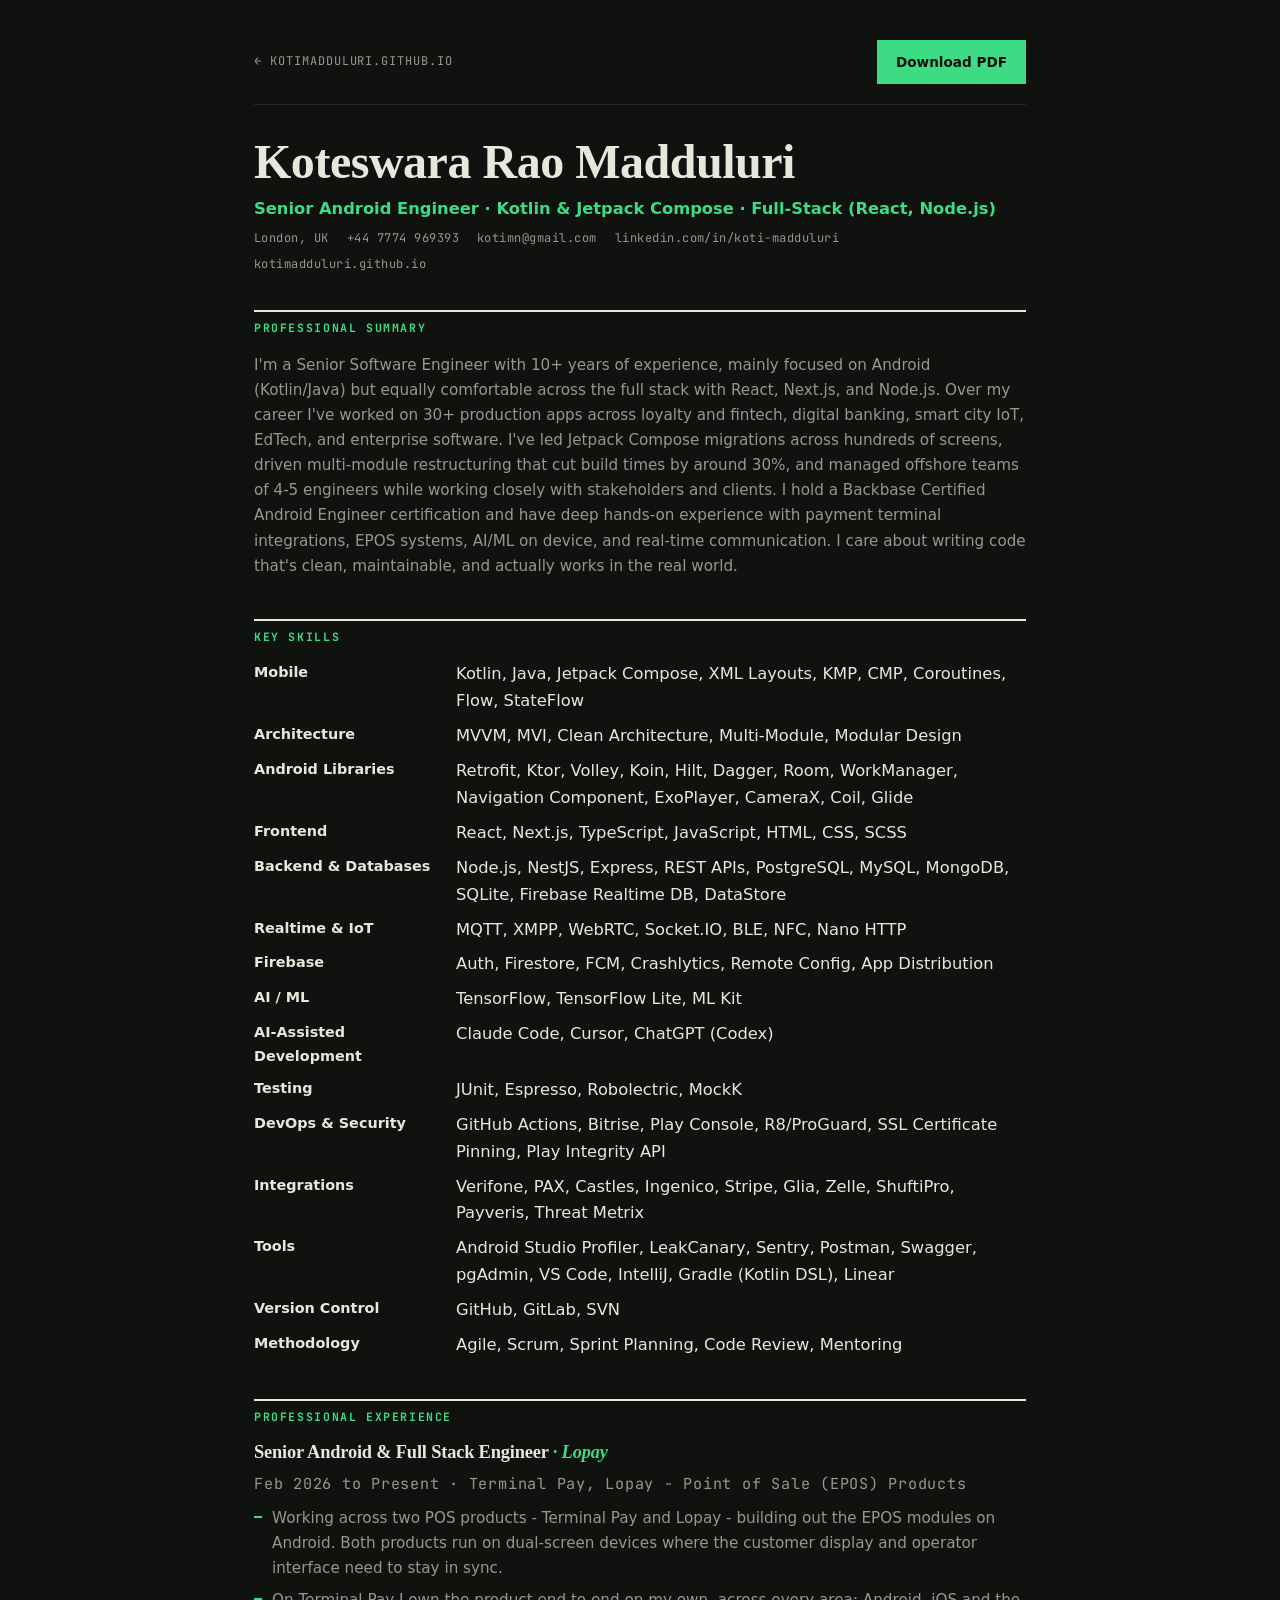
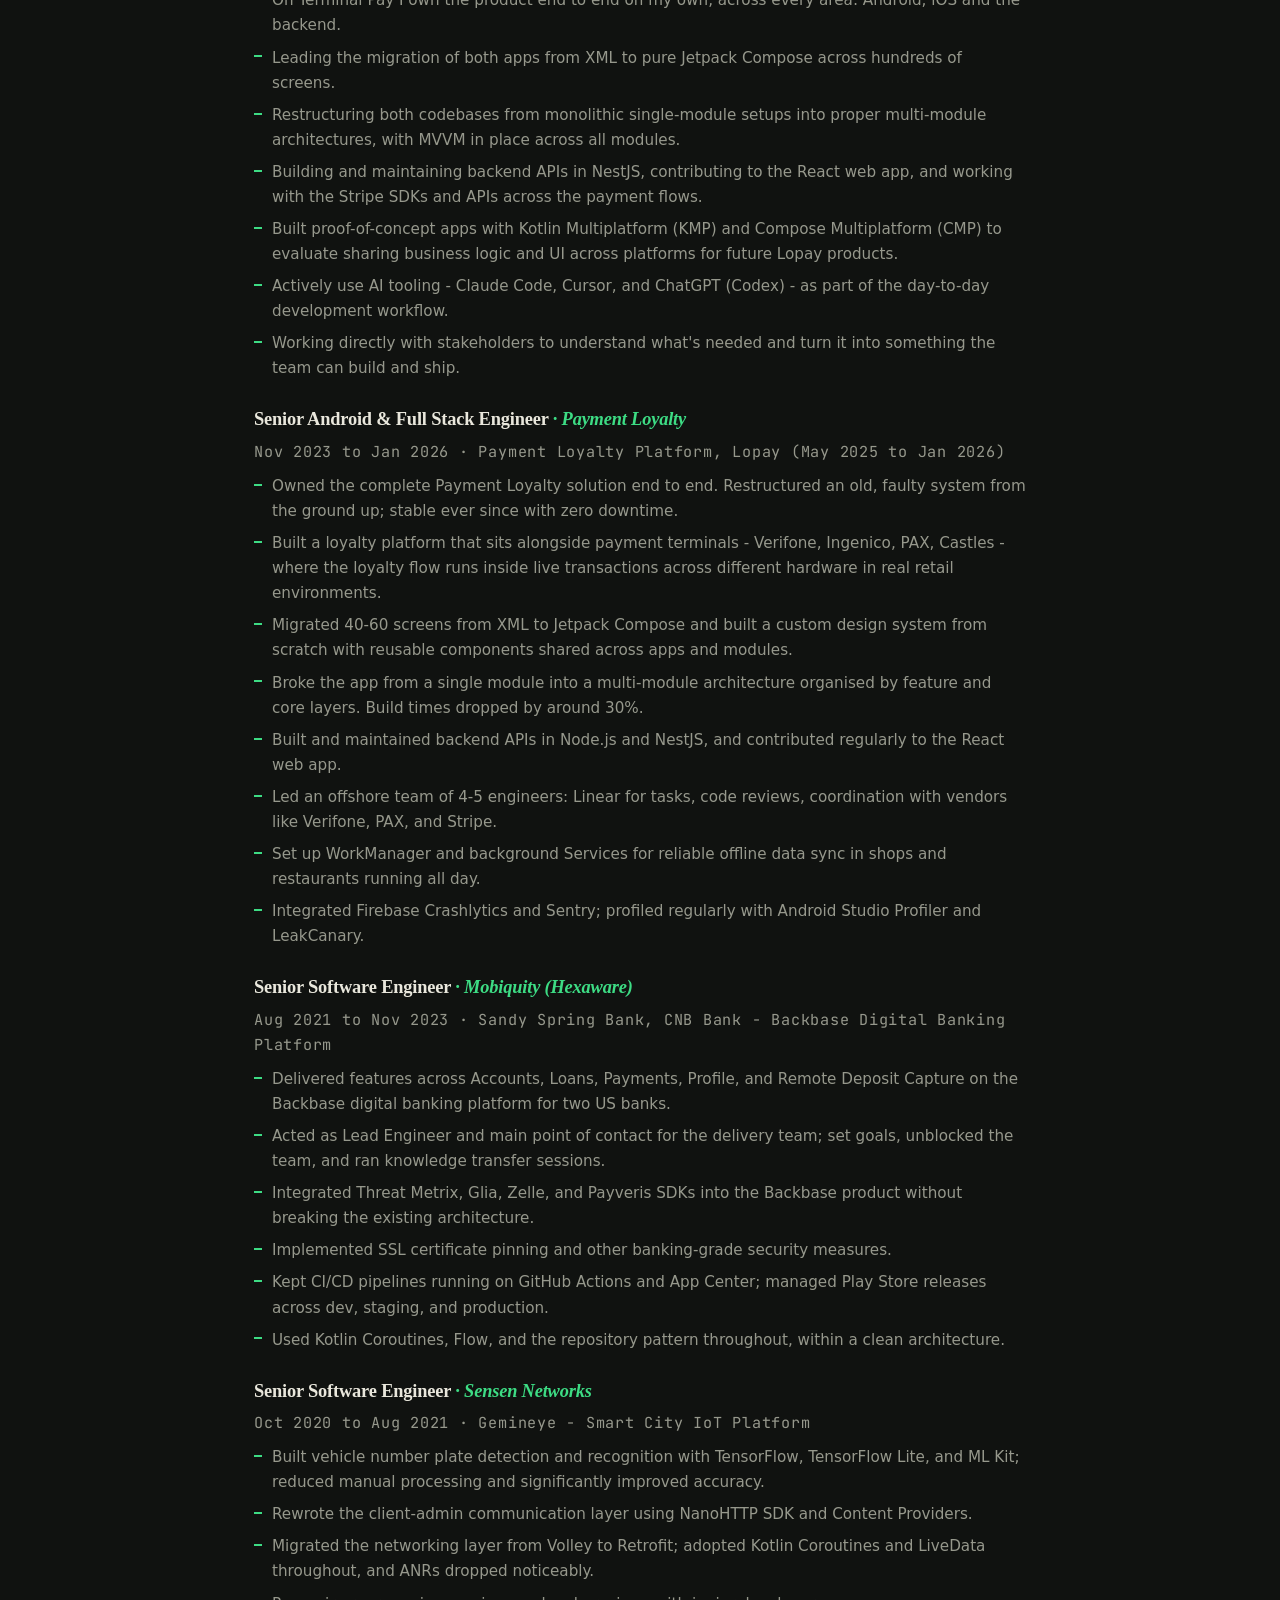
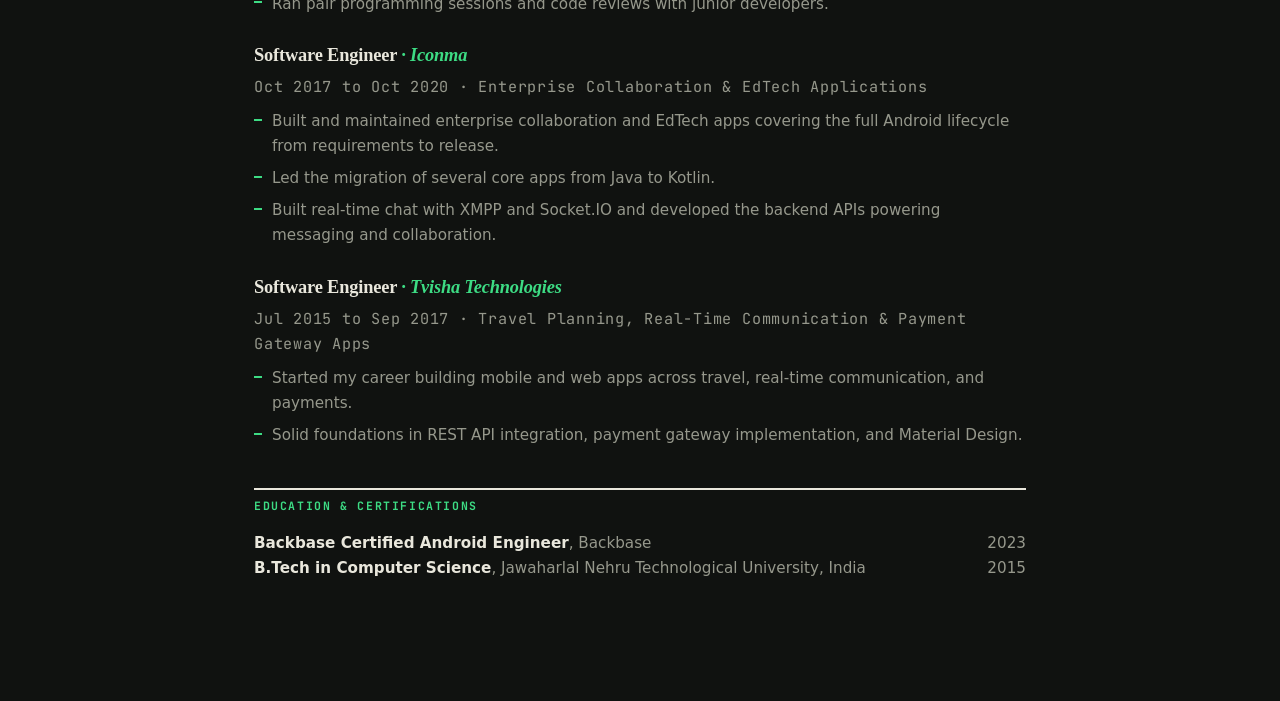
==== cv/index.html @ 050213a4 "Live CV page, sitemap, robots, richer JSON-LD, README refresh" ====
<!DOCTYPE html>
<html lang="en" class="no-js">
<head>
  <meta charset="utf-8" />
  <meta name="viewport" content="width=device-width, initial-scale=1" />
  <title>CV · Koti Madduluri · Senior Android Engineer</title>
  <meta name="description" content="CV of Koteswara Rao 'Koti' Madduluri, Senior Android Engineer. Kotlin, Jetpack Compose, KMP/CMP. Fintech, payments and EPOS. London, UK." />
  <link rel="canonical" href="https://kotimadduluri.github.io/cv/" />
  <meta property="og:type" content="profile" />
  <meta property="og:title" content="CV · Koti Madduluri · Senior Android Engineer" />
  <meta property="og:description" content="Live CV: Kotlin, Jetpack Compose, KMP/CMP. Fintech, payments and EPOS. London, UK." />
  <meta property="og:url" content="https://kotimadduluri.github.io/cv/" />
  <meta property="og:image" content="https://kotimadduluri.github.io/assets/og.png" />
  <link rel="icon" type="image/svg+xml" href="../assets/favicon.svg" />
  <script>
    document.documentElement.classList.remove("no-js");
    (function () {
      var stored = null;
      try { stored = localStorage.getItem("theme"); } catch (e) {}
      var theme = stored || "dark";
      document.documentElement.setAttribute("data-theme", theme);
    })();
  </script>
  <link rel="preconnect" href="https://api.fontshare.com" crossorigin />
  <link href="https://api.fontshare.com/v2/css?f[]=zodiak@700,800&amp;f[]=general-sans@400,500,600&amp;display=swap" rel="stylesheet" />
  <link href="https://fonts.googleapis.com/css2?family=JetBrains+Mono:wght@400;700&amp;display=swap" rel="stylesheet" />
  <link rel="stylesheet" href="../css/style.css" />
  <style>
    .cv-wrap { max-width: 820px; margin: 0 auto; padding: 40px 24px 80px; }
    .cv-bar {
      display: flex;
      justify-content: space-between;
      align-items: center;
      gap: 16px;
      padding-bottom: 20px;
      margin-bottom: 32px;
      border-bottom: 1px solid var(--hairline);
    }
    .cv-bar a:not(.btn) { color: var(--muted); text-decoration: none; font-family: var(--mono); font-size: 0.75rem; letter-spacing: 0.08em; text-transform: uppercase; }
    .cv-bar a:not(.btn):hover { color: var(--green); }
    .cv-bar .btn { font-size: 0.85rem; padding: 10px 18px; }
    .cv-head h1 { font-family: var(--serif); font-size: clamp(2rem, 6vw, 3rem); font-weight: 800; line-height: 1.05; margin-bottom: 8px; }
    .cv-role { color: var(--green); font-weight: 600; margin-bottom: 6px; }
    .cv-contact { font-family: var(--mono); font-size: 0.75rem; letter-spacing: 0.04em; color: var(--muted); display: flex; flex-wrap: wrap; gap: 6px 18px; margin-bottom: 36px; }
    .cv-contact a { color: var(--muted); }
    .cv-contact a:hover { color: var(--green); }
    .cv-section { margin-bottom: 40px; }
    .cv-section > h2 {
      font-family: var(--mono);
      font-size: 0.72rem;
      font-weight: 700;
      letter-spacing: 0.14em;
      text-transform: uppercase;
      color: var(--green);
      border-top: 2px solid var(--rule);
      padding-top: 10px;
      margin-bottom: 18px;
    }
    .cv-section p, .cv-section li { color: var(--muted); font-size: 0.95rem; }
    .cv-skills { display: grid; gap: 8px; margin: 0; }
    .cv-skills div { display: grid; grid-template-columns: 190px 1fr; gap: 12px; }
    .cv-skills dt { font-weight: 600; color: var(--ink); font-size: 0.9rem; }
    .cv-skills dd { margin: 0; }
    .cv-job { margin-bottom: 28px; }
    .cv-job h3 { font-family: var(--serif); font-size: 1.15rem; font-weight: 800; }
    .cv-job h3 span { color: var(--green); font-style: italic; }
    .cv-job-meta { font-family: var(--mono); font-size: 0.72rem; letter-spacing: 0.05em; color: var(--muted); margin-bottom: 10px; }
    .cv-job ul { list-style: none; display: grid; gap: 7px; }
    .cv-job li { padding-left: 18px; position: relative; }
    .cv-job li::before { content: ""; position: absolute; left: 0; top: 0.65em; width: 8px; height: 2px; background: var(--green); }
    .cv-edu li { padding-left: 0; display: flex; justify-content: space-between; gap: 16px; }
    .cv-edu li::before { display: none; }
    .cv-edu strong { color: var(--ink); }
    @media (max-width: 640px) {
      .cv-skills div { grid-template-columns: 1fr; gap: 2px; }
      .cv-edu li { flex-direction: column; gap: 2px; }
    }
    @media print {
      :root, [data-theme="dark"] {
        --paper: #ffffff; --paper-raised: #ffffff; --ink: #191919;
        --muted: #3d3d3d; --hairline: #cccccc; --rule: #191919;
        --green: #1e5c45; --green-strong: #1e5c45; --green-soft: transparent;
      }
      body { background: #ffffff; }
      .cv-bar { display: none; }
      .cv-wrap { padding: 0; max-width: none; }
      .cv-section { break-inside: avoid-page; }
      a { text-decoration: none; }
    }
  </style>
</head>
<body>
<div class="cv-wrap">
  <nav class="cv-bar" aria-label="CV navigation">
    <a href="../">&#8592; kotimadduluri.github.io</a>
    <a class="btn btn-primary" href="../assets/Koti_Madduluri_Senior_Android_Engineer_CV.pdf" download>Download PDF</a>
  </nav>

  <header class="cv-head">
    <h1>Koteswara Rao Madduluri</h1>
    <p class="cv-role">Senior Android Engineer · Kotlin &amp; Jetpack Compose · Full-Stack (React, Node.js)</p>
    <div class="cv-contact">
      <span>London, UK</span>
      <a href="tel:+447774969393">+44 7774 969393</a>
      <a href="mailto:kotimn@gmail.com">kotimn@gmail.com</a>
      <a href="https://linkedin.com/in/koti-madduluri">linkedin.com/in/koti-madduluri</a>
      <a href="https://kotimadduluri.github.io">kotimadduluri.github.io</a>
    </div>
  </header>

  <section class="cv-section">
    <h2>Professional summary</h2>
    <p>I'm a Senior Software Engineer with 10+ years of experience, mainly focused on Android (Kotlin/Java) but equally comfortable across the full stack with React, Next.js, and Node.js. Over my career I've worked on 30+ production apps across loyalty and fintech, digital banking, smart city IoT, EdTech, and enterprise software. I've led Jetpack Compose migrations across hundreds of screens, driven multi-module restructuring that cut build times by around 30%, and managed offshore teams of 4-5 engineers while working closely with stakeholders and clients. I hold a Backbase Certified Android Engineer certification and have deep hands-on experience with payment terminal integrations, EPOS systems, AI/ML on device, and real-time communication. I care about writing code that's clean, maintainable, and actually works in the real world.</p>
  </section>

  <section class="cv-section">
    <h2>Key skills</h2>
    <dl class="cv-skills">
      <div><dt>Mobile</dt><dd>Kotlin, Java, Jetpack Compose, XML Layouts, KMP, CMP, Coroutines, Flow, StateFlow</dd></div>
      <div><dt>Architecture</dt><dd>MVVM, MVI, Clean Architecture, Multi-Module, Modular Design</dd></div>
      <div><dt>Android Libraries</dt><dd>Retrofit, Ktor, Volley, Koin, Hilt, Dagger, Room, WorkManager, Navigation Component, ExoPlayer, CameraX, Coil, Glide</dd></div>
      <div><dt>Frontend</dt><dd>React, Next.js, TypeScript, JavaScript, HTML, CSS, SCSS</dd></div>
      <div><dt>Backend &amp; Databases</dt><dd>Node.js, NestJS, Express, REST APIs, PostgreSQL, MySQL, MongoDB, SQLite, Firebase Realtime DB, DataStore</dd></div>
      <div><dt>Realtime &amp; IoT</dt><dd>MQTT, XMPP, WebRTC, Socket.IO, BLE, NFC, Nano HTTP</dd></div>
      <div><dt>Firebase</dt><dd>Auth, Firestore, FCM, Crashlytics, Remote Config, App Distribution</dd></div>
      <div><dt>AI / ML</dt><dd>TensorFlow, TensorFlow Lite, ML Kit</dd></div>
      <div><dt>AI-Assisted Development</dt><dd>Claude Code, Cursor, ChatGPT (Codex)</dd></div>
      <div><dt>Testing</dt><dd>JUnit, Espresso, Robolectric, MockK</dd></div>
      <div><dt>DevOps &amp; Security</dt><dd>GitHub Actions, Bitrise, Play Console, R8/ProGuard, SSL Certificate Pinning, Play Integrity API</dd></div>
      <div><dt>Integrations</dt><dd>Verifone, PAX, Castles, Ingenico, Stripe, Glia, Zelle, ShuftiPro, Payveris, Threat Metrix</dd></div>
      <div><dt>Tools</dt><dd>Android Studio Profiler, LeakCanary, Sentry, Postman, Swagger, pgAdmin, VS Code, IntelliJ, Gradle (Kotlin DSL), Linear</dd></div>
      <div><dt>Version Control</dt><dd>GitHub, GitLab, SVN</dd></div>
      <div><dt>Methodology</dt><dd>Agile, Scrum, Sprint Planning, Code Review, Mentoring</dd></div>
    </dl>
  </section>

  <section class="cv-section">
    <h2>Professional experience</h2>

    <div class="cv-job">
      <h3>Senior Android &amp; Full Stack Engineer <span>· Lopay</span></h3>
      <p class="cv-job-meta">Feb 2026 to Present · Terminal Pay, Lopay - Point of Sale (EPOS) Products</p>
      <ul>
        <li>Working across two POS products - Terminal Pay and Lopay - building out the EPOS modules on Android. Both products run on dual-screen devices where the customer display and operator interface need to stay in sync.</li>
        <li>On Terminal Pay I own the product end to end on my own, across every area: Android, iOS and the backend.</li>
        <li>Leading the migration of both apps from XML to pure Jetpack Compose across hundreds of screens.</li>
        <li>Restructuring both codebases from monolithic single-module setups into proper multi-module architectures, with MVVM in place across all modules.</li>
        <li>Building and maintaining backend APIs in NestJS, contributing to the React web app, and working with the Stripe SDKs and APIs across the payment flows.</li>
        <li>Built proof-of-concept apps with Kotlin Multiplatform (KMP) and Compose Multiplatform (CMP) to evaluate sharing business logic and UI across platforms for future Lopay products.</li>
        <li>Actively use AI tooling - Claude Code, Cursor, and ChatGPT (Codex) - as part of the day-to-day development workflow.</li>
        <li>Working directly with stakeholders to understand what's needed and turn it into something the team can build and ship.</li>
      </ul>
    </div>

    <div class="cv-job">
      <h3>Senior Android &amp; Full Stack Engineer <span>· Payment Loyalty</span></h3>
      <p class="cv-job-meta">Nov 2023 to Jan 2026 · Payment Loyalty Platform, Lopay (May 2025 to Jan 2026)</p>
      <ul>
        <li>Owned the complete Payment Loyalty solution end to end. Restructured an old, faulty system from the ground up; stable ever since with zero downtime.</li>
        <li>Built a loyalty platform that sits alongside payment terminals - Verifone, Ingenico, PAX, Castles - where the loyalty flow runs inside live transactions across different hardware in real retail environments.</li>
        <li>Migrated 40-60 screens from XML to Jetpack Compose and built a custom design system from scratch with reusable components shared across apps and modules.</li>
        <li>Broke the app from a single module into a multi-module architecture organised by feature and core layers. Build times dropped by around 30%.</li>
        <li>Built and maintained backend APIs in Node.js and NestJS, and contributed regularly to the React web app.</li>
        <li>Led an offshore team of 4-5 engineers: Linear for tasks, code reviews, coordination with vendors like Verifone, PAX, and Stripe.</li>
        <li>Set up WorkManager and background Services for reliable offline data sync in shops and restaurants running all day.</li>
        <li>Integrated Firebase Crashlytics and Sentry; profiled regularly with Android Studio Profiler and LeakCanary.</li>
      </ul>
    </div>

    <div class="cv-job">
      <h3>Senior Software Engineer <span>· Mobiquity (Hexaware)</span></h3>
      <p class="cv-job-meta">Aug 2021 to Nov 2023 · Sandy Spring Bank, CNB Bank - Backbase Digital Banking Platform</p>
      <ul>
        <li>Delivered features across Accounts, Loans, Payments, Profile, and Remote Deposit Capture on the Backbase digital banking platform for two US banks.</li>
        <li>Acted as Lead Engineer and main point of contact for the delivery team; set goals, unblocked the team, and ran knowledge transfer sessions.</li>
        <li>Integrated Threat Metrix, Glia, Zelle, and Payveris SDKs into the Backbase product without breaking the existing architecture.</li>
        <li>Implemented SSL certificate pinning and other banking-grade security measures.</li>
        <li>Kept CI/CD pipelines running on GitHub Actions and App Center; managed Play Store releases across dev, staging, and production.</li>
        <li>Used Kotlin Coroutines, Flow, and the repository pattern throughout, within a clean architecture.</li>
      </ul>
    </div>

    <div class="cv-job">
      <h3>Senior Software Engineer <span>· Sensen Networks</span></h3>
      <p class="cv-job-meta">Oct 2020 to Aug 2021 · Gemineye - Smart City IoT Platform</p>
      <ul>
        <li>Built vehicle number plate detection and recognition with TensorFlow, TensorFlow Lite, and ML Kit; reduced manual processing and significantly improved accuracy.</li>
        <li>Rewrote the client-admin communication layer using NanoHTTP SDK and Content Providers.</li>
        <li>Migrated the networking layer from Volley to Retrofit; adopted Kotlin Coroutines and LiveData throughout, and ANRs dropped noticeably.</li>
        <li>Ran pair programming sessions and code reviews with junior developers.</li>
      </ul>
    </div>

    <div class="cv-job">
      <h3>Software Engineer <span>· Iconma</span></h3>
      <p class="cv-job-meta">Oct 2017 to Oct 2020 · Enterprise Collaboration &amp; EdTech Applications</p>
      <ul>
        <li>Built and maintained enterprise collaboration and EdTech apps covering the full Android lifecycle from requirements to release.</li>
        <li>Led the migration of several core apps from Java to Kotlin.</li>
        <li>Built real-time chat with XMPP and Socket.IO and developed the backend APIs powering messaging and collaboration.</li>
      </ul>
    </div>

    <div class="cv-job">
      <h3>Software Engineer <span>· Tvisha Technologies</span></h3>
      <p class="cv-job-meta">Jul 2015 to Sep 2017 · Travel Planning, Real-Time Communication &amp; Payment Gateway Apps</p>
      <ul>
        <li>Started my career building mobile and web apps across travel, real-time communication, and payments.</li>
        <li>Solid foundations in REST API integration, payment gateway implementation, and Material Design.</li>
      </ul>
    </div>
  </section>

  <section class="cv-section">
    <h2>Education &amp; certifications</h2>
    <ul class="cv-edu cv-job">
      <li><span><strong>Backbase Certified Android Engineer</strong>, Backbase</span><span>2023</span></li>
      <li><span><strong>B.Tech in Computer Science</strong>, Jawaharlal Nehru Technological University, India</span><span>2015</span></li>
    </ul>
  </section>
</div>
</body>
</html>
---- css/style.css ----
/* ==========================================================================
   Koti Madduluri — portfolio
   Art direction: THE LEDGER. Warm paper, ink, hairline rules, ledger-green
   stamp accent, tabular mono numerals. Zodiak (display serif) + General Sans
   (body) + JetBrains Mono (data). Sharp corners (print). Motion: choreographed
   entrances, scroll-driven progress, 150-200ms controls.
   Light is the identity; dark is the ink negative.
   ========================================================================== */

:root {
  --paper: #101210;
  --paper-raised: #171a16;
  --ink: #e9e7dc;
  --muted: #96988c;
  --hairline: #262b26;
  --rule: #e9e7dc;
  --green: #3ddc84;
  --green-strong: #66e6a2;
  --green-soft: rgba(61, 220, 132, 0.10);
  --shadow: 0 1px 2px rgba(0, 0, 0, 0.5), 0 12px 28px rgba(0, 0, 0, 0.4);

  --serif: "Zodiak", Georgia, "Times New Roman", serif;
  --sans: "General Sans", system-ui, -apple-system, "Segoe UI", sans-serif;
  --mono: "JetBrains Mono", ui-monospace, SFMono-Regular, Menlo, monospace;

  --container: 1140px;
}

[data-theme="light"] {
  --paper: #f5f4ef;
  --paper-raised: #fbfaf6;
  --ink: #1b1a17;
  --muted: #6b6960;
  --hairline: #dbd8cd;
  --rule: #1b1a17;
  --green: #1e5c45;
  --green-strong: #174937;
  --green-soft: rgba(30, 92, 69, 0.08);
  --shadow: 0 1px 2px rgba(27, 26, 23, 0.06), 0 12px 28px rgba(27, 26, 23, 0.07);
}

/* ---------- base ---------- */

*, *::before, *::after { box-sizing: border-box; }

html {
  scroll-behavior: smooth;
  scroll-padding-top: 88px;
}

body {
  margin: 0;
  font-family: var(--sans);
  font-size: 1.02rem;
  line-height: 1.65;
  color: var(--ink);
  background: var(--paper);
  -webkit-font-smoothing: antialiased;
  overflow-x: clip;
}

h1, h2, h3 {
  font-family: var(--serif);
  font-weight: 700;
  letter-spacing: -0.01em;
  line-height: 1.1;
  margin: 0 0 0.5em;
}
p { margin: 0 0 1em; }
ul, ol { margin: 0; padding: 0; }
a { color: var(--ink); text-decoration: none; }
button { font: inherit; color: inherit; }

::selection { background: var(--green); color: var(--paper); }

:focus-visible {
  outline: 2px solid var(--green);
  outline-offset: 2px;
}

.container {
  max-width: var(--container);
  margin: 0 auto;
  padding: 0 24px;
}

.skip-link {
  position: absolute;
  left: -9999px;
  top: 0;
  z-index: 100;
  background: var(--green);
  color: var(--paper);
  padding: 10px 18px;
  font-size: 0.85rem;
}
.skip-link:focus { left: 0; }

.ic {
  width: 16px;
  height: 16px;
  fill: none;
  stroke: currentColor;
  stroke-width: 2;
  stroke-linecap: round;
  stroke-linejoin: round;
  flex-shrink: 0;
}
.icon-fill { fill: currentColor; stroke: none; }

/* ---------- scroll progress ---------- */

.scroll-progress {
  position: fixed;
  top: 0;
  left: 0;
  right: 0;
  height: 3px;
  background: var(--green);
  transform-origin: 0 50%;
  transform: scaleX(0);
  z-index: 60;
  pointer-events: none;
}
@supports (animation-timeline: scroll()) {
  .scroll-progress {
    animation: progress-grow linear both;
    animation-timeline: scroll(root);
  }
  @keyframes progress-grow {
    from { transform: scaleX(0); }
    to { transform: scaleX(1); }
  }
}

/* ---------- header ---------- */

.site-header {
  position: sticky;
  top: 0;
  z-index: 50;
  height: 64px;
  background: color-mix(in srgb, var(--paper) 90%, transparent);
  -webkit-backdrop-filter: blur(10px);
  backdrop-filter: blur(10px);
  border-bottom: 1px solid var(--hairline);
}

.nav {
  display: flex;
  align-items: center;
  height: 64px;
  gap: 24px;
}

.brand {
  font-family: var(--serif);
  font-weight: 800;
  font-size: 1.25rem;
  margin-right: auto;
}
.brand-dot { color: var(--green); }

.nav-menu {
  display: flex;
  align-items: center;
  gap: 2px;
  list-style: none;
}
.nav-menu a {
  display: block;
  padding: 6px 12px;
  font-size: 0.92rem;
  font-weight: 500;
  color: var(--muted);
  transition: color 0.15s ease;
}
.nav-menu a:hover { color: var(--ink); }
.nav-menu a[aria-current] {
  color: var(--ink);
  text-decoration: underline;
  text-decoration-color: var(--green);
  text-decoration-thickness: 2px;
  text-underline-offset: 6px;
}

.theme-toggle {
  display: grid;
  place-items: center;
  width: 34px;
  height: 34px;
  border: 1px solid var(--hairline);
  background: transparent;
  color: var(--muted);
  cursor: pointer;
  transition: color 0.15s ease, border-color 0.15s ease;
}
.theme-toggle:hover { color: var(--ink); border-color: var(--rule); }
[data-theme="dark"] .icon-moon { display: none; }
[data-theme="light"] .icon-sun { display: none; }

.nav-toggle {
  display: none;
  flex-direction: column;
  justify-content: center;
  gap: 5px;
  width: 34px;
  height: 34px;
  padding: 8px;
  border: 1px solid var(--hairline);
  background: transparent;
  cursor: pointer;
}
.nav-toggle span {
  display: block;
  height: 1.5px;
  width: 100%;
  background: var(--ink);
  transition: transform 0.18s ease;
}
.nav-toggle[aria-expanded="true"] span:first-child { transform: translateY(3.25px) rotate(45deg); }
.nav-toggle[aria-expanded="true"] span:last-child { transform: translateY(-3.25px) rotate(-45deg); }

/* ---------- buttons ---------- */

.btn {
  display: inline-flex;
  align-items: center;
  justify-content: center;
  gap: 8px;
  padding: 12px 22px;
  font-size: 0.92rem;
  font-weight: 600;
  border: 1px solid transparent;
  cursor: pointer;
  transition: background 0.15s ease, border-color 0.15s ease, color 0.15s ease, transform 0.1s ease;
}
.btn { transform: translate(var(--mx, 0px), var(--my, 0px)); }
.btn:active { transform: translate(var(--mx, 0px), var(--my, 0px)) scale(0.97); }
.btn .ic { transition: transform 0.15s ease; }

.btn-primary {
  background: var(--green);
  color: var(--paper);
}
.btn-primary:hover { background: var(--green-strong); }
.btn-primary:hover .ic { transform: translateX(3px); }

.btn-secondary {
  border-color: var(--rule);
  color: var(--ink);
  background: transparent;
}
.btn-secondary:hover { background: var(--ink); color: var(--paper); }
.btn-secondary:hover .ic { transform: translateY(2px); }

/* ---------- masthead ---------- */

.masthead {
  position: relative;
  padding-top: clamp(40px, 6vh, 64px);
  border-bottom: 1px solid var(--hairline);
  background: radial-gradient(720px 400px at 78% 4%, var(--green-soft), transparent 70%);
  overflow: hidden;
}
.masthead .container, .masthead .integrations { position: relative; z-index: 1; }
.dot-grid {
  position: absolute;
  inset: 0;
  z-index: 0;
  pointer-events: none;
  opacity: 0.85;
}

.mast-meta {
  display: flex;
  gap: 32px;
  padding: 12px 0;
  border-top: 2px solid var(--rule);
  border-bottom: 1px solid var(--hairline);
  font-family: var(--mono);
  font-size: 0.75rem;
  letter-spacing: 0.06em;
  text-transform: uppercase;
  color: var(--muted);
  margin-bottom: clamp(32px, 5vh, 56px);
}
.mast-meta-right { margin-left: auto; color: var(--green); }

.name-wrap { position: relative; }

.mast-name {
  position: relative;
  z-index: 1;
  font-size: clamp(3.4rem, 12vw, 9.5rem);
  font-weight: 800;
  line-height: 0.98;
  letter-spacing: -0.02em;
  margin-bottom: clamp(28px, 5vh, 48px);
}

/* skills set as banknote-style security microprint behind the name;
   the cursor works like a UV lamp and reveals it in green */
.microprint {
  position: absolute;
  inset: -14px 0;
  z-index: 0;
  overflow: hidden;
  pointer-events: none;
  user-select: none;
  font-family: var(--mono);
  font-size: 11px;
  line-height: 2;
  letter-spacing: 0.22em;
  text-transform: uppercase;
  white-space: nowrap;
  color: var(--ink);
  opacity: 0.06;
}
.microprint-glow {
  color: var(--green-strong);
  opacity: 0.9;
  -webkit-mask-image: radial-gradient(190px circle at var(--ux, -999px) var(--uy, -999px), #000 0%, transparent 100%);
  mask-image: radial-gradient(190px circle at var(--ux, -999px) var(--uy, -999px), #000 0%, transparent 100%);
}
[data-theme="light"] .microprint-glow { color: var(--green); }

.h-line {
  display: block;
  overflow: hidden;
  padding-bottom: 0.08em;
  margin-bottom: -0.08em;
}
.h-line-inner {
  display: inline-block;
  transform: translateY(112%);
  transition: transform 0.75s cubic-bezier(0.16, 1, 0.3, 1);
  transition-delay: var(--hd, 0ms);
}
html.is-loaded .h-line-inner { transform: none; }
html.no-js .h-line-inner { transform: none; }

.mast-foot {
  display: grid;
  grid-template-columns: 1.3fr 1fr;
  gap: 32px;
  align-items: end;
  margin-bottom: clamp(36px, 6vh, 64px);
}
.mast-foot > * { min-width: 0; }

.mast-thesis {
  font-size: clamp(1.15rem, 1.9vw, 1.45rem);
  line-height: 1.5;
  color: var(--muted);
  max-width: 32rem;
  margin: 0;
}

.u-draw {
  font-style: italic;
  font-family: var(--serif);
  font-weight: 700;
  color: var(--ink);
  position: relative;
  padding-bottom: 2px;
}
.u-draw::after {
  content: "";
  position: absolute;
  left: 0;
  right: 0;
  bottom: 0;
  height: 2px;
  background: var(--green);
  transform: scaleX(0);
  transform-origin: left;
  transition: transform 0.5s cubic-bezier(0.16, 1, 0.3, 1) 0.9s;
}
html.is-loaded .u-draw::after { transform: scaleX(1); }
html.no-js .u-draw::after { transform: scaleX(1); }

.mast-actions {
  display: flex;
  flex-wrap: wrap;
  gap: 12px;
  justify-content: flex-end;
}

/* fact strip: ruled ledger cells */
.fact-strip {
  list-style: none;
  display: grid;
  grid-template-columns: repeat(4, 1fr);
  border-top: 2px solid var(--rule);
  border-bottom: 1px solid var(--hairline);
  margin-bottom: 0;
}
.fact-strip li {
  padding: 18px 16px 16px;
  border-right: 1px solid var(--hairline);
  display: flex;
  flex-direction: column;
  gap: 2px;
}
.fact-strip li:last-child { border-right: none; }
.fact-num {
  font-family: var(--mono);
  font-weight: 700;
  font-size: clamp(1.5rem, 2.6vw, 2.1rem);
  color: var(--green);
  font-variant-numeric: tabular-nums;
  line-height: 1.1;
}
.fact-label {
  font-family: var(--mono);
  font-size: 0.7rem;
  letter-spacing: 0.04em;
  text-transform: uppercase;
  color: var(--muted);
}

/* ---------- integrations marquee ---------- */

.integrations { padding: 24px 0 28px; }
.integrations-label {
  font-family: var(--mono);
  font-size: 0.7rem;
  letter-spacing: 0.06em;
  text-transform: uppercase;
  color: var(--muted);
  margin: 0 auto 14px;
}
.marquee {
  overflow: hidden;
  -webkit-mask-image: linear-gradient(90deg, transparent, #000 8%, #000 92%, transparent);
  mask-image: linear-gradient(90deg, transparent, #000 8%, #000 92%, transparent);
}
.marquee-track {
  list-style: none;
  display: flex;
  gap: 64px;
  width: max-content;
  padding-right: 64px;
  animation: marquee 36s linear infinite;
}
.marquee:hover .marquee-track { animation-play-state: paused; }
.marquee-track li {
  font-family: var(--serif);
  font-size: 1.2rem;
  font-weight: 700;
  color: var(--muted);
  white-space: nowrap;
}
@keyframes marquee {
  to { transform: translateX(-50%); }
}

/* ---------- sections ---------- */

.section { padding: clamp(72px, 11vh, 116px) 0; }
.section + .section { border-top: 1px solid var(--hairline); }

.section h2 {
  font-size: clamp(2rem, 4vw, 2.9rem);
  font-weight: 800;
  margin-bottom: clamp(36px, 5vh, 56px);
}

/* ---------- career timeline band ---------- */

.timeline-scroll {
  overflow-x: auto;
  margin-bottom: clamp(40px, 6vh, 64px);
  -webkit-overflow-scrolling: touch;
}
.tl {
  min-width: 860px;
  display: grid;
  gap: 6px;
}
.tl-lane {
  display: grid;
  grid-template-columns: repeat(12, 1fr);
  gap: 3px;
  /* ruled year grid behind the spans; tile width = column + gap */
  background-image: linear-gradient(to right, var(--hairline) 1px, transparent 1px);
  background-size: calc((100% + 3px) / 12) 100%;
}
.tl-span {
  grid-column: var(--s) / var(--e);
  transform-origin: left center;
  /* opaque fill so the year grid only shows in empty track space */
  background: color-mix(in srgb, var(--green) 9%, var(--paper));
  border: 1px solid color-mix(in srgb, var(--green) 30%, transparent);
  align-content: center;
  color: var(--ink);
  font-family: var(--mono);
  font-size: 0.66rem;
  letter-spacing: 0.06em;
  text-transform: uppercase;
  padding: 9px 10px;
  white-space: nowrap;
  overflow: hidden;
  text-overflow: ellipsis;
  transition: background-color 0.15s ease, border-color 0.15s ease, color 0.15s ease;
}
.tl-span.is-hot {
  background: color-mix(in srgb, var(--green) 20%, var(--paper));
  border-color: color-mix(in srgb, var(--green) 55%, transparent);
}
.tl-span.tl-now {
  background: var(--green);
  border-color: var(--green);
  color: var(--paper);
  font-weight: 700;
}
.tl-span.tl-now.is-hot { background: var(--green-strong); border-color: var(--green-strong); }
.tl-lane-domain .tl-span {
  background: var(--paper);
  border: 1px solid var(--hairline);
  color: var(--muted);
  padding: 6px 10px;
}
.tl-lane-domain .tl-span.is-hot {
  background: color-mix(in srgb, var(--green) 10%, var(--paper));
  border-color: color-mix(in srgb, var(--green) 45%, transparent);
  color: var(--ink);
}
.tl-lane-domain .tl-span.tl-now {
  border-color: var(--green);
  color: var(--green);
  background: var(--paper);
  /* the one narrow label that never fits on a line: let it wrap */
  white-space: normal;
  line-height: 1.4;
  letter-spacing: 0.04em;
}
.tl-lane-domain .tl-span.tl-now.is-hot { background: color-mix(in srgb, var(--green) 10%, var(--paper)); color: var(--green-strong); }

/* square LED marking the company I work at now */
.tl-live {
  position: relative;
  display: inline-block;
  vertical-align: 6%;
  width: 6px;
  height: 6px;
  margin-right: 8px;
  background: var(--paper);
}
.tl-live::after {
  content: "";
  position: absolute;
  inset: -3px;
  border: 1px solid var(--paper);
  opacity: 0;
  animation: live-ping 2.4s ease-out infinite;
}
@keyframes live-ping {
  0% { transform: scale(0.4); opacity: 0.9; }
  70%, 100% { transform: scale(1.5); opacity: 0; }
}

.tl-years {
  display: grid;
  grid-template-columns: repeat(12, 1fr);
  gap: 3px;
  border-top: 1px solid var(--hairline);
  padding-top: 6px;
}
.tl-years span {
  font-family: var(--mono);
  font-size: 0.62rem;
  color: var(--muted);
}
.tl-years span:last-child { color: var(--green); font-weight: 700; }

html:not(.no-js) .timeline-scroll:not(.is-visible) .tl-span { transform: scaleX(0); }
.timeline-scroll.is-visible .tl-span {
  animation: tl-grow 0.6s cubic-bezier(0.16, 1, 0.3, 1) both;
}
.timeline-scroll.is-visible .tl-span:nth-child(1) { animation-delay: 0ms; }
.timeline-scroll.is-visible .tl-span:nth-child(2) { animation-delay: 80ms; }
.timeline-scroll.is-visible .tl-span:nth-child(3) { animation-delay: 160ms; }
.timeline-scroll.is-visible .tl-span:nth-child(4) { animation-delay: 240ms; }
.timeline-scroll.is-visible .tl-span:nth-child(5) { animation-delay: 320ms; }
.timeline-scroll.is-visible .tl-span:nth-child(6) { animation-delay: 400ms; }
@keyframes tl-grow {
  from { transform: scaleX(0); }
  to { transform: scaleX(1); }
}

/* ---------- experience ledger ---------- */

.xp-tabs {
  display: grid;
  grid-template-columns: 230px 1fr;
  gap: 0 56px;
  border-top: 2px solid var(--rule);
  padding-top: 28px;
  margin-bottom: clamp(40px, 6vh, 64px);
  align-items: start;
}
.xp-tabs > * { min-width: 0; }

.xp-rail { display: flex; flex-direction: column; }
.xp-tab {
  display: flex;
  flex-direction: column;
  gap: 3px;
  text-align: left;
  background: transparent;
  border: 0;
  border-left: 2px solid var(--hairline);
  padding: 13px 16px;
  cursor: pointer;
  transition: background-color 0.15s ease, border-color 0.15s ease;
}
.xp-tab-org {
  font-family: var(--mono);
  font-size: 0.78rem;
  letter-spacing: 0.08em;
  text-transform: uppercase;
  color: var(--muted);
  transition: color 0.15s ease;
}
.xp-tab-period {
  font-family: var(--mono);
  font-size: 0.65rem;
  letter-spacing: 0.06em;
  color: color-mix(in srgb, var(--muted) 65%, transparent);
}
.xp-tab:hover, .xp-tab.is-hot {
  border-left-color: color-mix(in srgb, var(--green) 45%, transparent);
}
.xp-tab:hover .xp-tab-org, .xp-tab.is-hot .xp-tab-org { color: var(--ink); }
.xp-tab.is-active {
  border-left-color: var(--green);
  background: var(--green-soft);
}
.xp-tab.is-active .xp-tab-org { color: var(--green); }

.xp-panel { display: none; }
.xp-panel.is-active { display: block; }
.xp-panel.panel-in { animation: panel-in 0.24s cubic-bezier(0.16, 1, 0.3, 1); }
@keyframes panel-in {
  from { opacity: 0; transform: translateY(6px); }
  to { opacity: 1; transform: none; }
}
html.no-js .xp-rail { display: none; }
html.no-js .xp-panel { display: block; border-bottom: 1px solid var(--hairline); padding-bottom: 28px; margin-bottom: 28px; }

.xp-period {
  font-family: var(--mono);
  font-size: 0.78rem;
  line-height: 1.7;
  color: var(--muted);
  margin: 0 0 6px;
}
.xp-panel h3 {
  font-size: 1.35rem;
  font-weight: 800;
  margin-bottom: 2px;
  font-family: var(--serif);
}
.xp-org {
  color: var(--green);
  font-style: italic;
  font-weight: 700;
}
.xp-org::before { content: "· "; color: var(--muted); font-style: normal; }
.xp-meta {
  font-family: var(--mono);
  font-size: 0.78rem;
  color: var(--muted);
  margin-bottom: 14px;
}
.xp-bullets {
  list-style: none;
  display: grid;
  gap: 8px;
  color: var(--muted);
  font-size: 0.96rem;
  max-width: 68ch;
  margin-bottom: 16px;
}
.xp-bullets li {
  padding-left: 18px;
  position: relative;
}
.xp-bullets li::before {
  content: "";
  position: absolute;
  left: 0;
  top: 0.7em;
  width: 8px;
  height: 2px;
  background: var(--green);
}

.about-row {
  display: grid;
  grid-template-columns: 1.4fr 1fr;
  gap: clamp(32px, 5vw, 72px);
  padding-top: 36px;
}
.about-row > * { min-width: 0; }
.about-row p { color: var(--muted); max-width: 60ch; margin: 0; }

.credentials { list-style: none; }
.credentials li {
  display: flex;
  align-items: center;
  gap: 12px;
  padding: 12px 0;
  border-bottom: 1px solid var(--hairline);
  font-size: 0.95rem;
  color: var(--muted);
}
.credentials li:first-child { border-top: 1px solid var(--hairline); }
.credentials .ic { color: var(--green); }
.credentials strong { color: var(--ink); font-weight: 600; }

/* ---------- selected work ---------- */

.proj-list { border-top: 2px solid var(--rule); }
.proj-row {
  display: grid;
  grid-template-columns: 110px 1fr 220px;
  gap: 24px;
  padding: 36px 0;
  border-bottom: 1px solid var(--hairline);
  align-items: start;
}
.proj-row > * { min-width: 0; }

.proj-year {
  font-family: var(--mono);
  font-size: 0.78rem;
  color: var(--muted);
  margin: 12px 0 0;
}
.proj-main h3 {
  display: flex;
  align-items: center;
  gap: 10px;
  font-size: clamp(1.6rem, 3vw, 2.2rem);
  font-weight: 800;
  margin-bottom: 2px;
  transition: color 0.15s ease;
}
.proj-arrow {
  width: 22px;
  height: 22px;
  color: var(--green);
  opacity: 0;
  transform: translateX(-6px);
  transition: opacity 0.2s ease, transform 0.2s ease;
}
.proj-row:hover .proj-main h3 { color: var(--green); }
.proj-row:hover .proj-arrow { opacity: 1; transform: none; }
.proj-org {
  font-family: var(--mono);
  font-size: 0.76rem;
  letter-spacing: 0.04em;
  text-transform: uppercase;
  color: var(--muted);
  margin-bottom: 12px;
}
.proj-desc {
  font-size: 0.98rem;
  color: var(--muted);
  max-width: 56ch;
  margin-bottom: 10px;
}
.proj-outcome {
  font-family: var(--mono);
  font-size: 0.78rem;
  color: var(--green);
  margin: 0;
}
.proj-outcome::before { content: "» "; }
.proj-links {
  margin: 10px 0 0;
  display: flex;
  gap: 20px;
}
.proj-links a {
  font-family: var(--mono);
  font-size: 0.72rem;
  letter-spacing: 0.06em;
  text-transform: uppercase;
  color: var(--muted);
  text-decoration: none;
  border-bottom: 1px solid var(--hairline);
  padding-bottom: 2px;
  transition: color 0.15s ease, border-color 0.15s ease;
}
.proj-links a:hover { color: var(--green); border-color: var(--green); }
.proj-tags { justify-content: flex-end; align-content: start; }

/* ---------- domain expertise ---------- */

.domain-table { margin: 0; border-top: 2px solid var(--rule); }
.domain-row {
  display: grid;
  grid-template-columns: 260px 1fr;
  gap: 24px;
  padding: 22px 0;
  border-bottom: 1px solid var(--hairline);
}
.domain-row > * { min-width: 0; }
.domain-row dt {
  font-family: var(--serif);
  font-size: 1.15rem;
  font-weight: 800;
}
.domain-row dd {
  margin: 0;
  color: var(--muted);
  max-width: 62ch;
}

/* ---------- skills ---------- */

.core-grid {
  list-style: none;
  display: grid;
  grid-template-columns: repeat(6, 1fr);
  border-top: 1px solid var(--hairline);
  border-left: 1px solid var(--hairline);
  margin-bottom: clamp(36px, 5vh, 56px);
}
.core-grid li {
  display: flex;
  flex-direction: column;
  align-items: flex-start;
  gap: 12px;
  padding: 18px;
  border-right: 1px solid var(--hairline);
  border-bottom: 1px solid var(--hairline);
  transition: background 0.15s ease;
}
.core-grid li:hover { background: var(--paper-raised); }
.brand-ic {
  width: 24px;
  height: 24px;
  fill: currentColor;
  color: var(--ink);
  transition: color 0.15s ease;
}
.core-grid li:hover .brand-ic { color: var(--green); }
.core-grid span {
  font-family: var(--mono);
  font-size: 0.72rem;
  color: var(--muted);
}

.skills-table { margin: 0; border-top: 2px solid var(--rule); }
.skills-row {
  display: grid;
  grid-template-columns: 220px 1fr;
  gap: 24px;
  padding: 18px 0;
  border-bottom: 1px solid var(--hairline);
}
.skills-row > * { min-width: 0; }
.skills-row dt {
  font-family: var(--serif);
  font-size: 1.05rem;
  font-weight: 800;
  padding-top: 2px;
}
.skills-row dd { margin: 0; }

.chips {
  list-style: none;
  display: flex;
  flex-wrap: wrap;
  gap: 6px;
}
.chips li {
  font-family: var(--mono);
  font-size: 0.74rem;
  padding: 4px 10px;
  border: 1px solid var(--hairline);
  color: var(--muted);
  transition: color 0.15s ease, border-color 0.15s ease;
}
.chips li:hover {
  color: var(--ink);
  border-color: var(--rule);
}

/* ---------- contact ---------- */

.contact-grid {
  display: grid;
  grid-template-columns: 1fr 1.15fr;
  gap: clamp(40px, 6vw, 88px);
  align-items: start;
}
.contact-grid > * { min-width: 0; }

.contact-lead {
  font-family: var(--serif);
  font-size: clamp(1.3rem, 2.2vw, 1.7rem);
  font-weight: 700;
  line-height: 1.4;
  max-width: 24rem;
  margin-bottom: 28px;
}

.contact-links { list-style: none; border-top: 1px solid var(--hairline); }
.contact-links li {
  display: flex;
  align-items: center;
  gap: 12px;
  padding: 14px 0;
  border-bottom: 1px solid var(--hairline);
  font-size: 0.98rem;
  overflow-wrap: anywhere;
}
.contact-links .ic { color: var(--green); }
.contact-links a {
  font-weight: 500;
  transition: color 0.15s ease;
}
.contact-links a:hover { color: var(--green); }
.contact-links span { color: var(--muted); }

.contact-form {
  background: var(--paper-raised);
  border: 1px solid var(--rule);
  padding: clamp(24px, 3vw, 32px);
  display: grid;
  gap: 16px;
  box-shadow: var(--shadow);
}
.form-field { display: grid; gap: 6px; }
.form-field label {
  font-family: var(--mono);
  font-size: 0.72rem;
  letter-spacing: 0.06em;
  text-transform: uppercase;
  font-weight: 500;
  color: var(--ink);
}
.form-field input,
.form-field textarea {
  font: inherit;
  font-size: 0.95rem;
  color: var(--ink);
  background: var(--paper);
  border: 1px solid var(--hairline);
  padding: 11px 12px;
  width: 100%;
  transition: border-color 0.15s ease, box-shadow 0.15s ease;
}
.form-field input:focus,
.form-field textarea:focus {
  outline: none;
  border-color: var(--green);
  box-shadow: 0 0 0 3px var(--green-soft);
}
.form-field textarea { resize: vertical; min-height: 120px; }
.form-note {
  font-size: 0.78rem;
  color: var(--muted);
  margin: 0;
}

/* ---------- footer ---------- */

.site-footer {
  border-top: 2px solid var(--rule);
  padding: 28px 0;
}
.footer-inner {
  display: flex;
  align-items: center;
  justify-content: space-between;
  gap: 16px;
  flex-wrap: wrap;
}
.footer-inner p {
  margin: 0;
  color: var(--muted);
  font-size: 0.85rem;
}
.footer-links { display: flex; gap: 8px; }
.footer-links a {
  display: grid;
  place-items: center;
  width: 32px;
  height: 32px;
  border: 1px solid var(--hairline);
  color: var(--muted);
  transition: color 0.15s ease, border-color 0.15s ease;
}
.footer-links a:hover { color: var(--ink); border-color: var(--rule); }

/* ---------- reveal ---------- */

.reveal {
  opacity: 0;
  transform: translateY(14px);
  transition: opacity 0.55s cubic-bezier(0.16, 1, 0.3, 1), transform 0.55s cubic-bezier(0.16, 1, 0.3, 1);
  transition-delay: var(--d, 0ms);
}
.reveal.is-visible { opacity: 1; transform: none; }
html.no-js .reveal { opacity: 1; transform: none; }

/* ---------- theme switch via View Transitions ---------- */

::view-transition-old(root),
::view-transition-new(root) {
  animation: none;
  mix-blend-mode: normal;
}

/* ---------- reduced motion ---------- */

/* ---------- command palette ---------- */

.cmdk-hint {
  display: inline-flex;
  gap: 3px;
  align-items: center;
  padding: 7px 9px;
  background: transparent;
  border: 1px solid var(--hairline);
  cursor: pointer;
  transition: border-color 0.15s ease;
}
.cmdk-hint:hover { border-color: var(--green); }
.cmdk-hint kbd, .cmdk-foot kbd {
  font-family: var(--mono);
  font-size: 0.68rem;
  color: var(--muted);
  line-height: 1;
}
.cmdk-hint:hover kbd { color: var(--green); }

.cmdk { position: fixed; inset: 0; z-index: 100; }
.cmdk-backdrop {
  position: absolute;
  inset: 0;
  background: rgba(5, 7, 5, 0.72);
}
.cmdk-panel {
  position: relative;
  width: min(560px, calc(100% - 32px));
  margin: 14vh auto 0;
  background: var(--paper-raised);
  border: 1px solid var(--hairline);
  border-top: 2px solid var(--rule);
  box-shadow: 0 24px 64px rgba(0, 0, 0, 0.45);
}
.cmdk-input {
  width: 100%;
  padding: 16px 18px;
  background: transparent;
  border: 0;
  border-bottom: 1px solid var(--hairline);
  font-family: var(--mono);
  font-size: 0.85rem;
  letter-spacing: 0.04em;
  color: var(--ink);
}
.cmdk-input:focus { outline: none; }
.cmdk-input::placeholder { color: var(--muted); text-transform: uppercase; font-size: 0.72rem; letter-spacing: 0.1em; }
.cmdk-list {
  list-style: none;
  margin: 0;
  padding: 6px 0;
  max-height: 46vh;
  overflow-y: auto;
}
.cmdk-list li {
  display: flex;
  align-items: center;
  gap: 14px;
  padding: 10px 18px;
  font-size: 0.9rem;
  color: var(--ink);
  cursor: pointer;
  border-left: 2px solid transparent;
}
.cmdk-list li[hidden] { display: none; }
.cmdk-list li.is-active {
  background: var(--green-soft);
  border-left-color: var(--green);
}
.cmdk-kind {
  font-family: var(--mono);
  font-size: 0.62rem;
  letter-spacing: 0.12em;
  text-transform: uppercase;
  color: var(--muted);
  min-width: 34px;
}
.cmdk-list li.is-active .cmdk-kind { color: var(--green); }
.cmdk-foot {
  margin: 0;
  padding: 10px 18px;
  border-top: 1px solid var(--hairline);
  font-family: var(--mono);
  font-size: 0.68rem;
  color: var(--muted);
  display: flex;
  gap: 14px;
}
.cmdk-foot kbd { color: var(--ink); }

/* ---------- contact receipt ---------- */

.receipt-slot {
  display: grid;
  grid-template-rows: 0fr;
  transition: grid-template-rows 0.7s cubic-bezier(0.16, 1, 0.3, 1);
}
.receipt-slot.is-printed { grid-template-rows: 1fr; }
.receipt-clip { overflow: hidden; }
.receipt {
  margin-top: 20px;
  padding: 18px 20px 22px;
  background: #f2f0e6;
  color: #16180f;
  font-family: var(--mono);
  font-size: 0.75rem;
  line-height: 1.7;
  letter-spacing: 0.04em;
  text-transform: uppercase;
  position: relative;
}
.receipt::after {
  content: "";
  position: absolute;
  left: 0;
  right: 0;
  bottom: -6px;
  height: 6px;
  background: conic-gradient(from 135deg at 50% 0%, #f2f0e6 90deg, transparent 0) 0 0 / 12px 6px repeat-x;
}
.receipt-row { display: flex; justify-content: space-between; gap: 16px; }
.receipt-row span:last-child { text-align: right; }
.receipt-rule { border: 0; border-top: 1px dashed rgba(22, 24, 15, 0.4); margin: 8px 0; }
.receipt-center { text-align: center; }
.receipt-status { font-weight: 700; }

/* ---------- review polish: hovers ---------- */

.marquee:hover .marquee-track { animation-play-state: paused; }

.proj-row { transition: background-color 0.15s ease; }
.proj-row:hover { background: color-mix(in srgb, var(--paper-raised) 72%, transparent); }
.proj-row:hover .proj-outcome { color: var(--green-strong); }

.core-grid li { transition: background-color 0.15s ease, border-color 0.15s ease; }
.core-grid li:hover { background: var(--green-soft); }
.core-grid li:hover .brand-ic { color: var(--green); }

.tl-span { cursor: pointer; }

@keyframes xp-flash {
  0% { background: var(--green-soft); }
  100% { background: transparent; }
}
.xp-hit { animation: xp-flash 1.4s ease-out both; }

@media (prefers-reduced-motion: reduce) {
  html { scroll-behavior: auto; }
  .reveal { opacity: 1; transform: none; transition: none; }
  .btn, .chips li, .btn .ic, .proj-arrow, .core-grid li { transition: none; }
  .btn:active { transform: none; }
  .h-line-inner { transform: none; transition: none; }
  .u-draw::after { transform: scaleX(1); transition: none; }
  .scroll-progress { display: none; }
  .proj-arrow { opacity: 1; transform: none; }
  .marquee { mask-image: none; -webkit-mask-image: none; }
  .marquee-track {
    animation: none;
    width: auto;
    flex-wrap: wrap;
    gap: 12px 32px;
    padding: 0 24px;
  }
  .marquee-track li[aria-hidden="true"] { display: none; }
  .dot-grid { display: none; }
  .microprint-glow { display: none; }
  .tl-live::after { animation: none; opacity: 0; }
  .receipt-slot { transition: none; }
  .xp-hit { animation: none; }
  .xp-panel.panel-in { animation: none; }
  html:not(.no-js) .timeline-scroll:not(.is-visible) .tl-span { transform: none; }
  .timeline-scroll.is-visible .tl-span { animation: none; }
  .btn { transform: none; }
}

/* ---------- responsive ---------- */

@media (max-width: 960px) {
  .contact-grid, .about-row { grid-template-columns: 1fr; }
  .mast-foot { grid-template-columns: 1fr; align-items: start; }
  .mast-actions { justify-content: flex-start; }
  .fact-strip { grid-template-columns: repeat(2, 1fr); }
  .fact-strip li:nth-child(2n) { border-right: none; }
  .fact-strip li:nth-child(n+3) { border-top: 1px solid var(--hairline); }
  .proj-row { grid-template-columns: 90px 1fr; }
  .proj-tags { grid-column: 2; justify-content: flex-start; margin-top: 14px; }
  .domain-row { grid-template-columns: 200px 1fr; }
  .core-grid { grid-template-columns: repeat(4, 1fr); }
}

@media (max-width: 800px) {
  .nav-toggle { display: flex; order: 2; }
  .theme-toggle { order: 3; }
  .cmdk-hint { display: none; }

  .xp-tabs { grid-template-columns: 1fr; gap: 20px; padding-top: 16px; }
  .xp-rail {
    flex-direction: row;
    overflow-x: auto;
    -webkit-overflow-scrolling: touch;
    border-bottom: 1px solid var(--hairline);
  }
  .xp-tab {
    flex: none;
    border-left: 0;
    border-bottom: 2px solid transparent;
    padding: 10px 14px 12px;
  }
  .xp-tab.is-active { border-bottom-color: var(--green); }

  .nav-menu {
    position: absolute;
    top: 64px;
    left: 0;
    right: 0;
    flex-direction: column;
    align-items: stretch;
    gap: 2px;
    padding: 8px 16px 16px;
    background: var(--paper);
    border-bottom: 1px solid var(--hairline);
    display: none;
  }
  .nav-menu.is-open { display: flex; }
  .nav-menu a { padding: 12px; font-size: 1rem; }

  .mast-meta { flex-wrap: wrap; gap: 8px 24px; }
  .mast-meta-right { margin-left: 0; }

  .xp { grid-template-columns: 1fr; gap: 6px; padding: 26px 0; }
  .xp-period { margin: 0; }
  .skills-row { grid-template-columns: 1fr; gap: 10px; }
  .domain-row { grid-template-columns: 1fr; gap: 6px; }
  .proj-row { grid-template-columns: 1fr; gap: 8px; padding: 28px 0; }
  .proj-year { margin: 0; }
  .proj-tags { grid-column: 1; }
  .core-grid { grid-template-columns: repeat(2, 1fr); }
}

@media (max-width: 480px) {
  .mast-actions .btn { flex: 1 1 auto; }
  .fact-strip { grid-template-columns: repeat(2, 1fr); }
  .fact-strip li { border-right: none; border-top: 1px solid var(--hairline); }
  .fact-strip li:nth-child(-n+2) { border-top: none; }
}
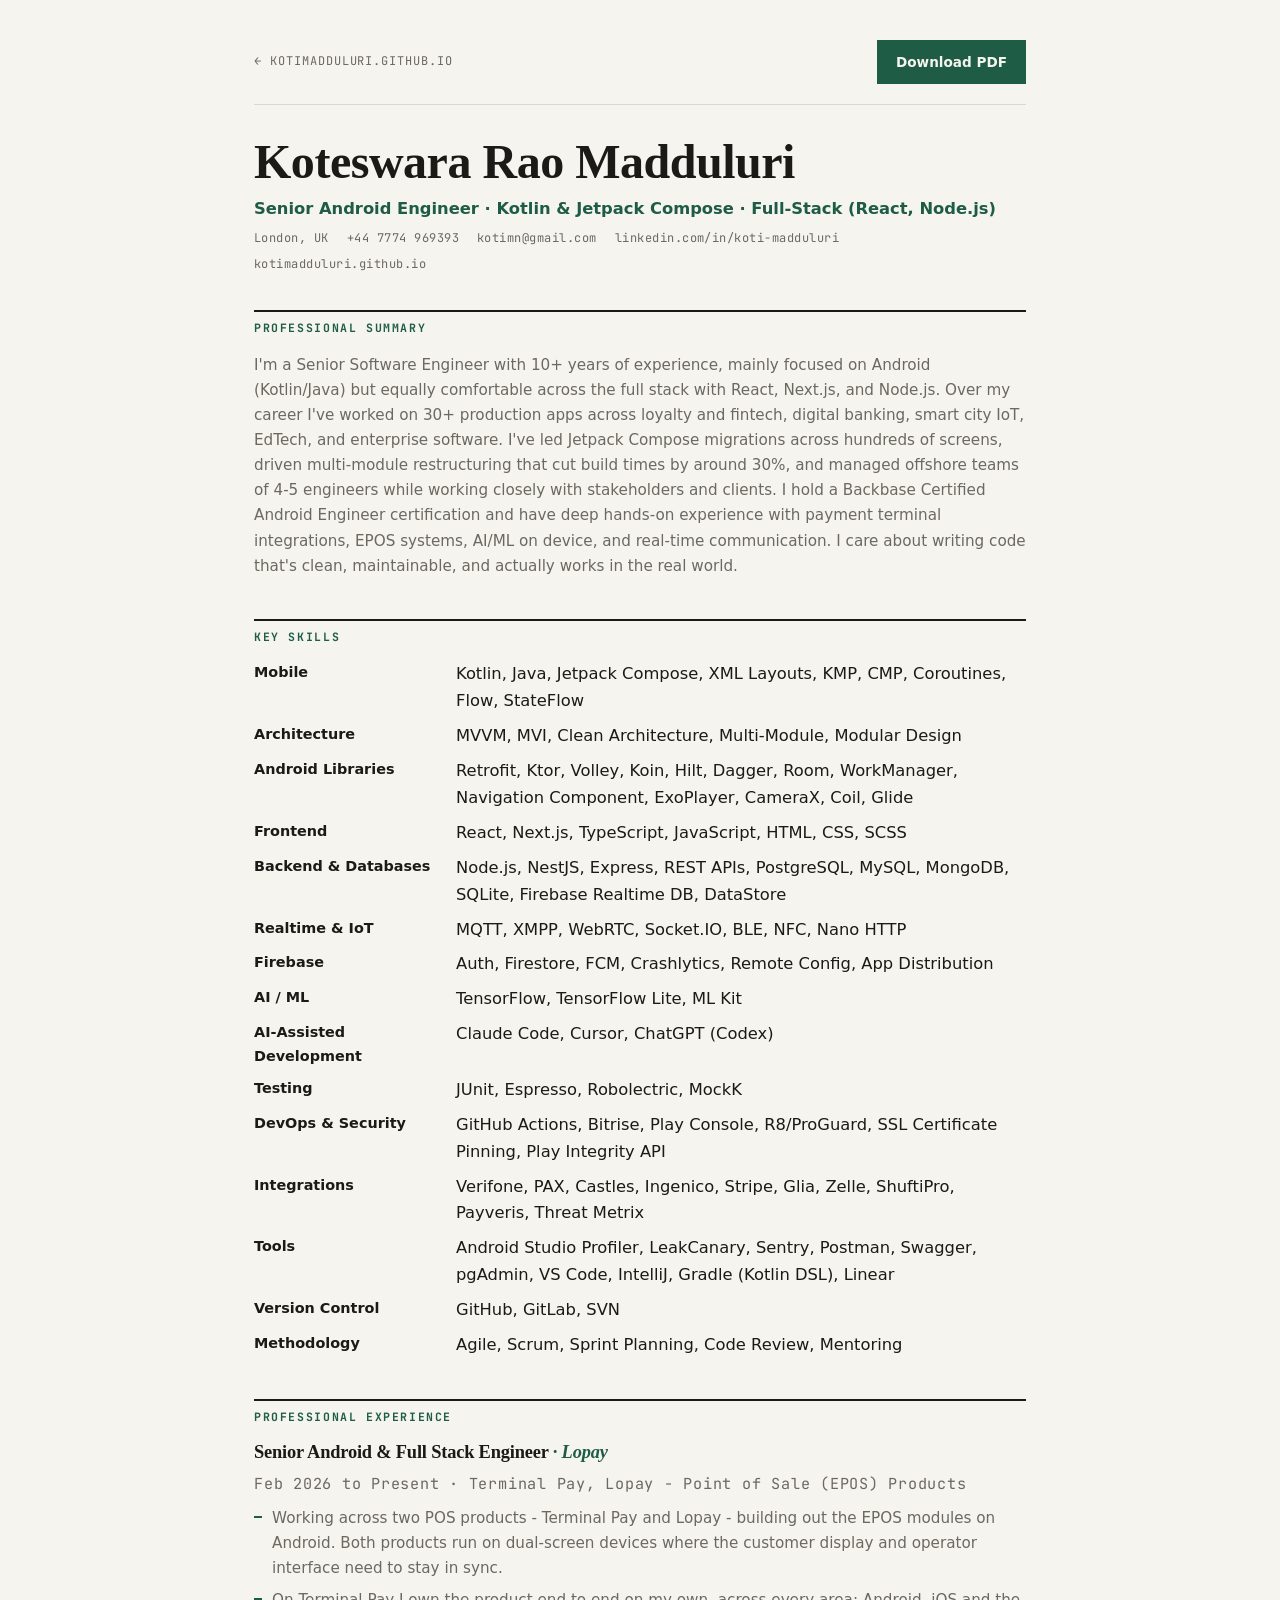
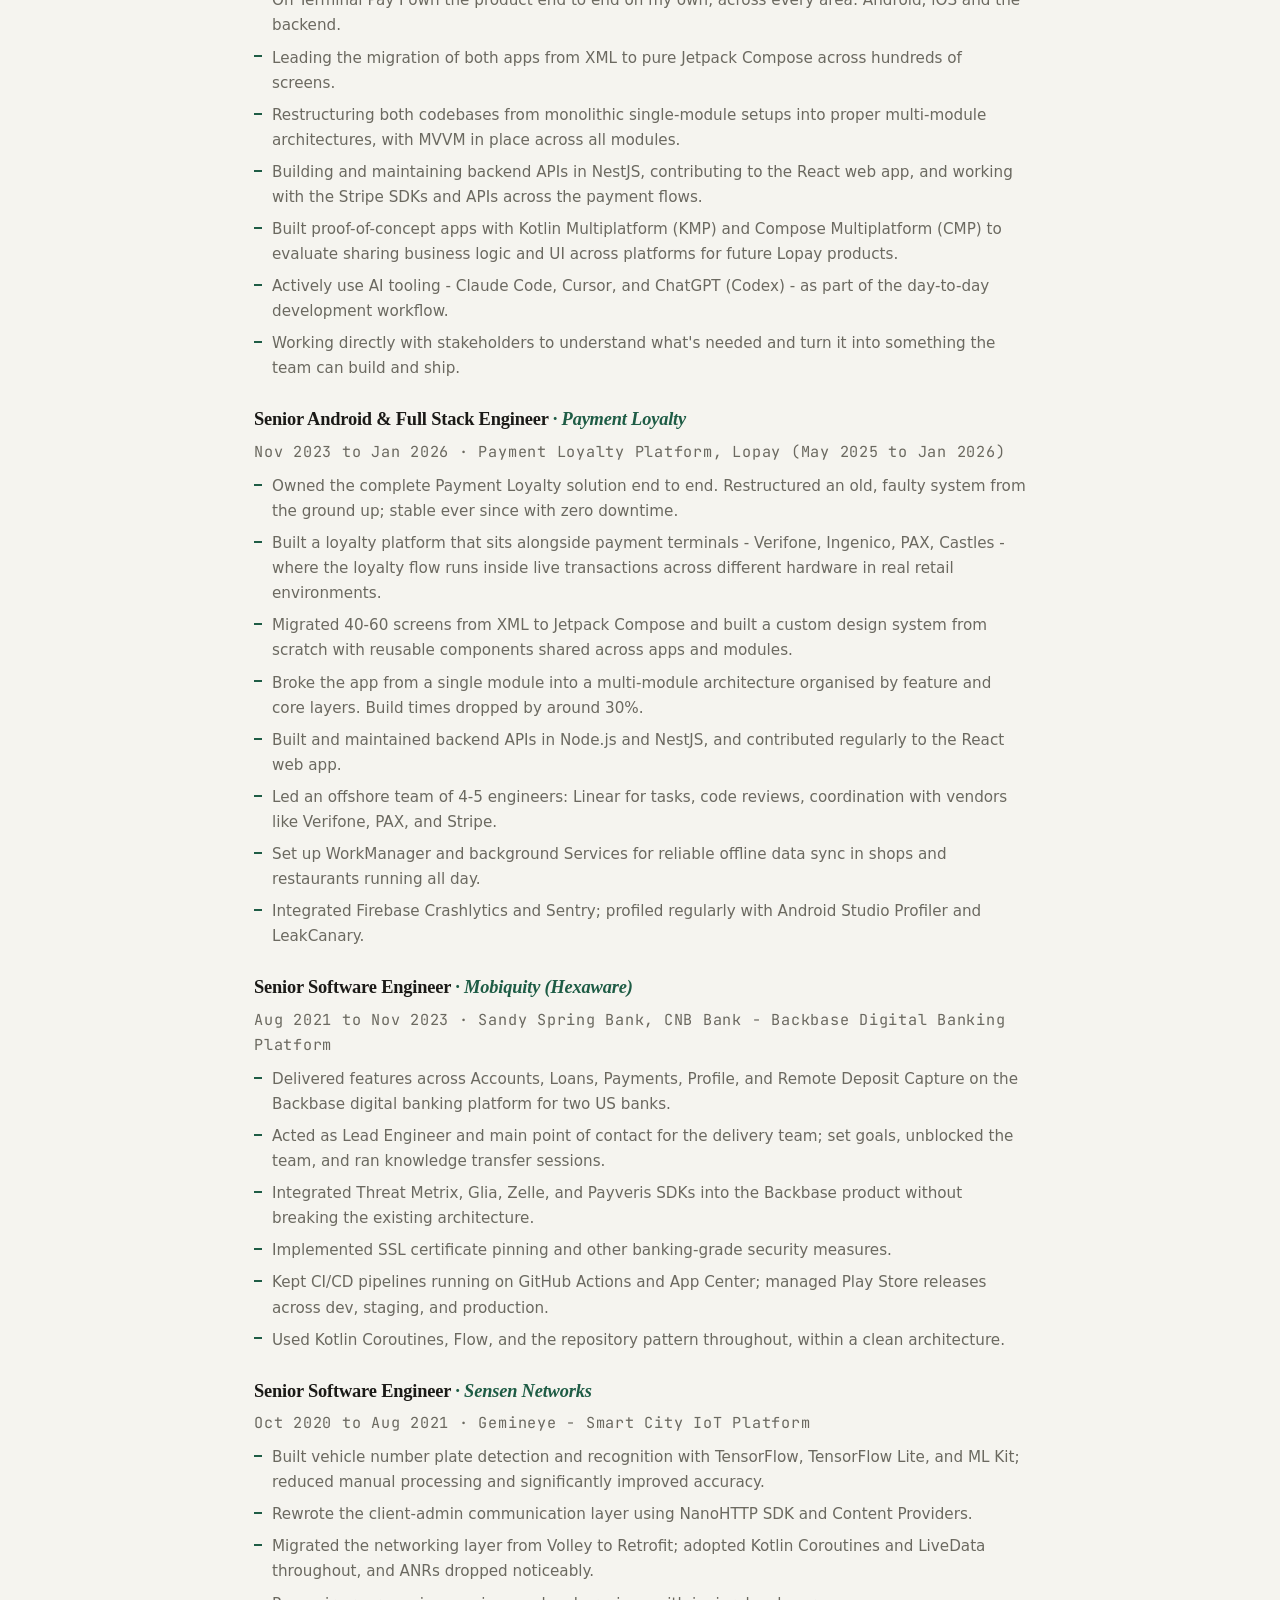
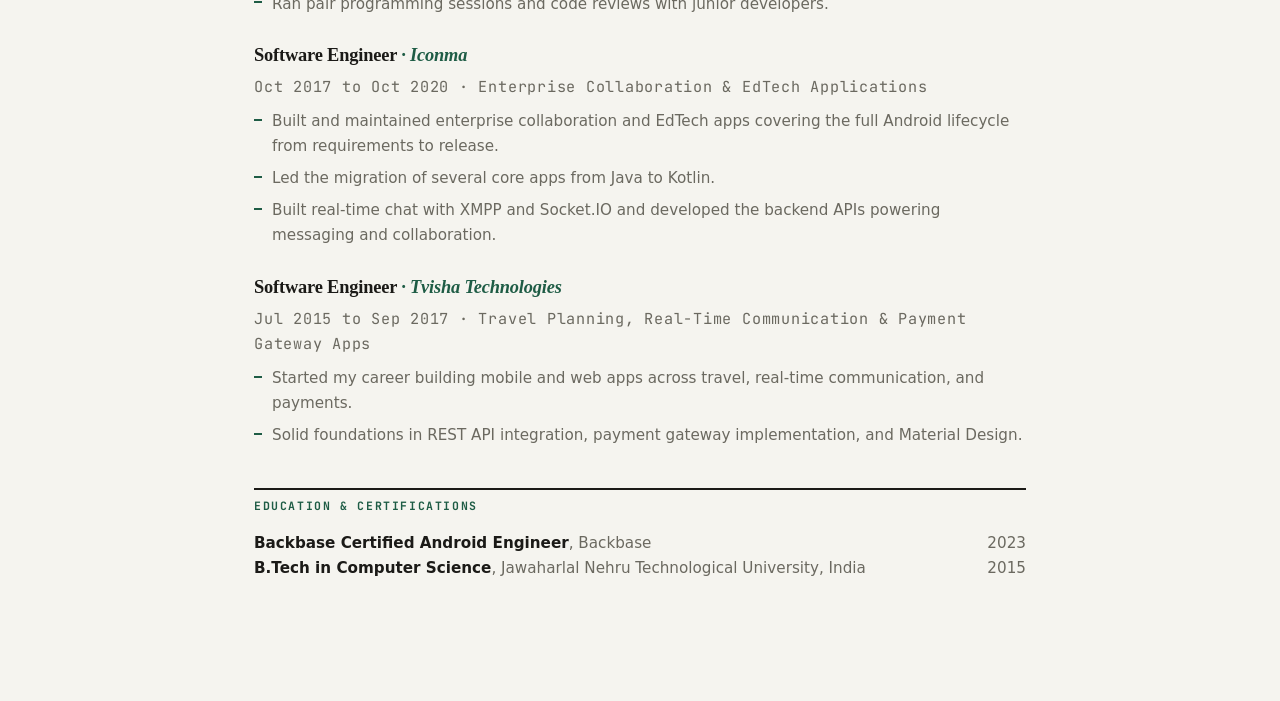
==== commit f53625dd: "First visit follows system color scheme; theme-color meta per scheme" ====
--- a/cv/index.html
+++ b/cv/index.html
@@ -17,7 +17,7 @@
     (function () {
       var stored = null;
       try { stored = localStorage.getItem("theme"); } catch (e) {}
-      var theme = stored || "dark";
+      var theme = stored || (matchMedia("(prefers-color-scheme: light)").matches ? "light" : "dark");
       document.documentElement.setAttribute("data-theme", theme);
     })();
   </script>
--- a/css/style.css
+++ b/css/style.css
@@ -748,6 +748,21 @@
   font-weight: 800;
   margin-bottom: 2px;
   transition: color 0.15s ease;
+}
+.proj-head {
+  display: flex;
+  align-items: center;
+  gap: 16px;
+  margin-bottom: 12px;
+}
+.proj-head > div { min-width: 0; }
+.proj-head .proj-org { margin-bottom: 0; }
+.proj-app-ic {
+  flex: none;
+  width: 48px;
+  height: 48px;
+  border: 1px solid var(--hairline);
+  background: #fff;
 }
 .proj-arrow {
   width: 22px;
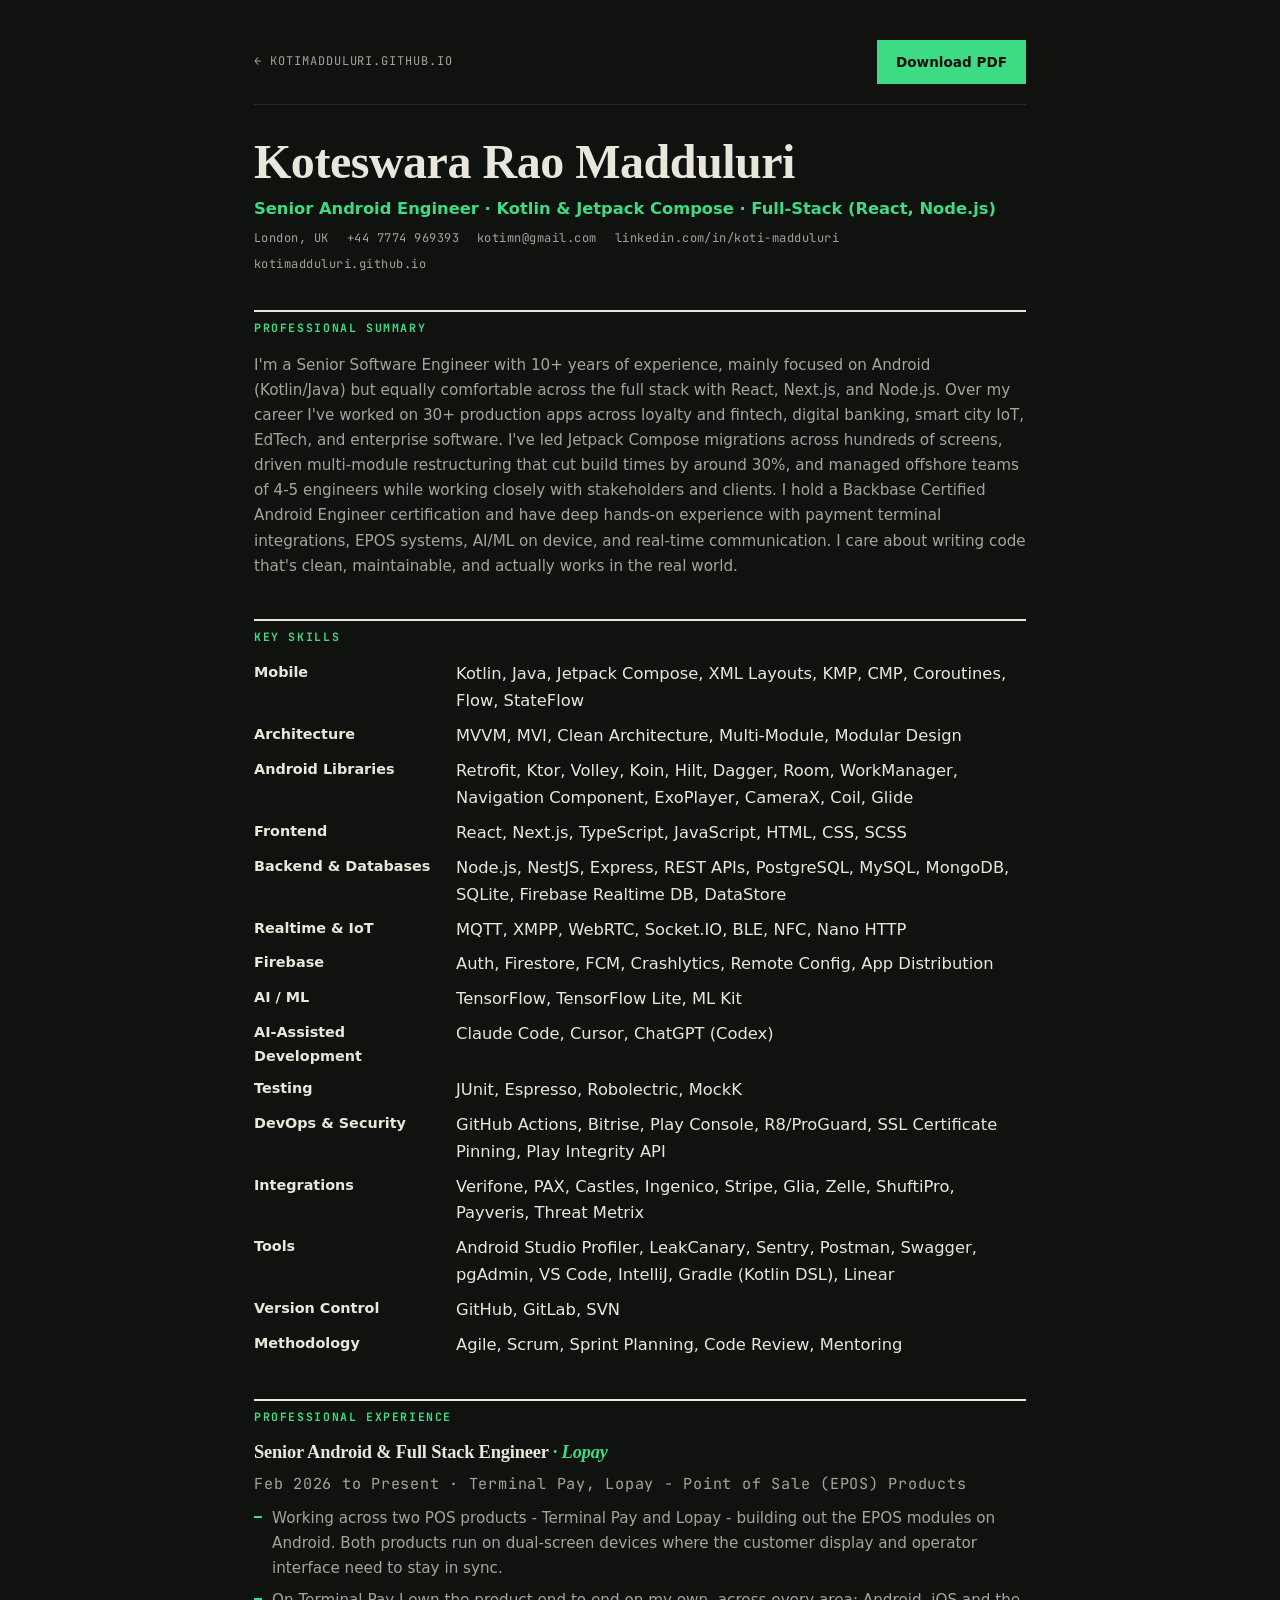
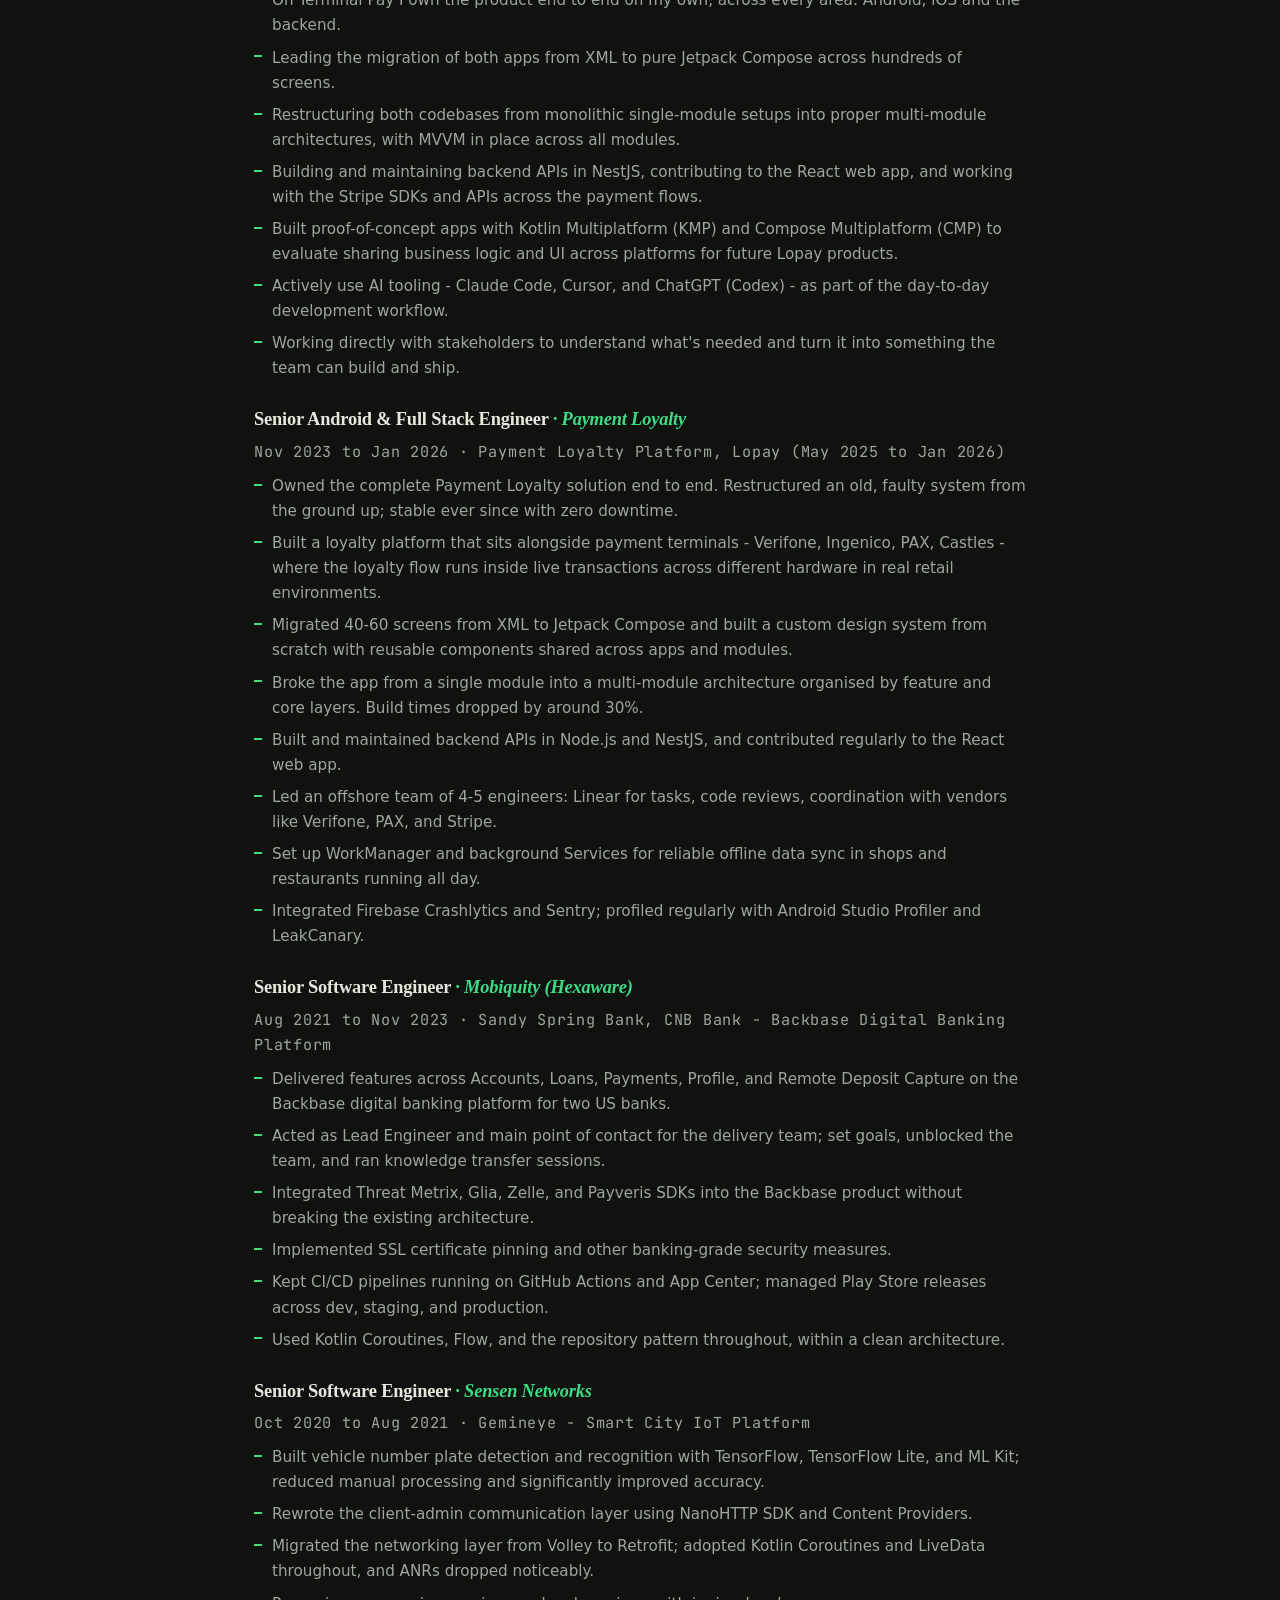
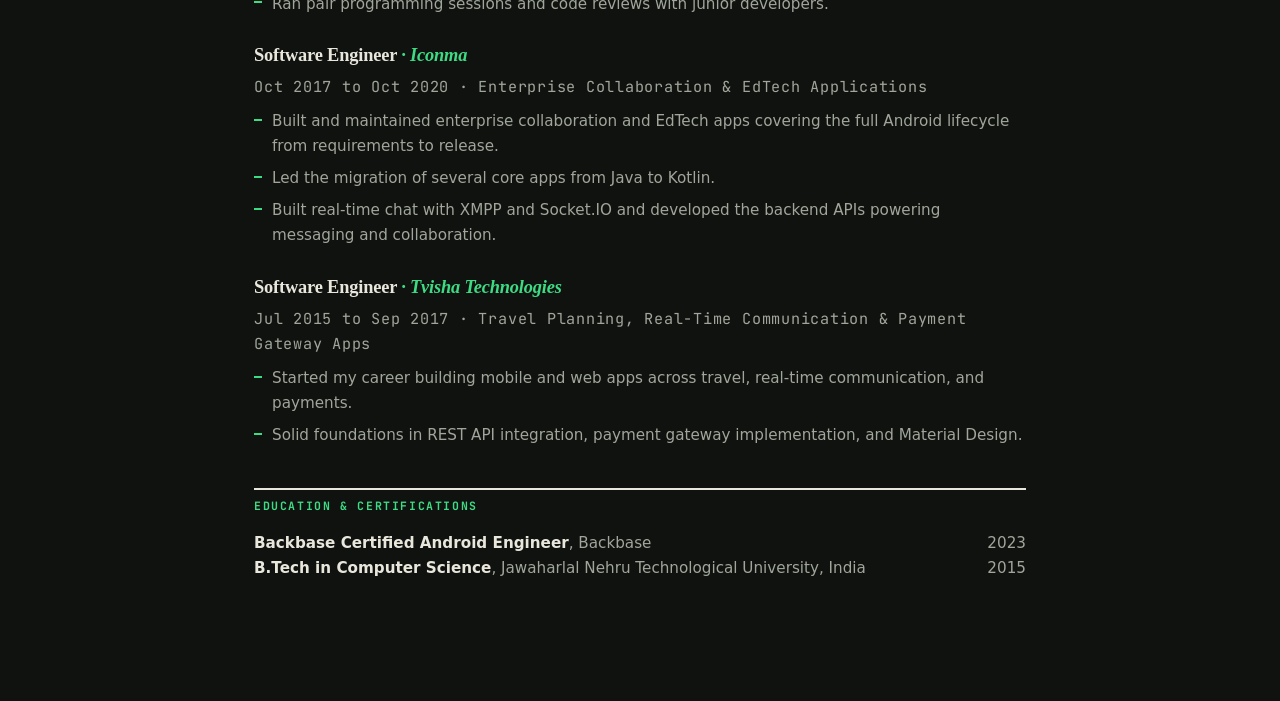
==== commit f196b5c1: "Theme picks itself by local time of day; toggle choice still wins" ====
--- a/cv/index.html
+++ b/cv/index.html
@@ -17,7 +17,9 @@
     (function () {
       var stored = null;
       try { stored = localStorage.getItem("theme"); } catch (e) {}
-      var theme = stored || (matchMedia("(prefers-color-scheme: light)").matches ? "light" : "dark");
+      // no saved choice: light through the working day, dark after hours
+      var hour = new Date().getHours();
+      var theme = stored || (hour >= 7 && hour < 19 ? "light" : "dark");
       document.documentElement.setAttribute("data-theme", theme);
     })();
   </script>
--- a/css/style.css
+++ b/css/style.css
@@ -11,8 +11,9 @@
   --paper: #101210;
   --paper-raised: #171a16;
   --ink: #e9e7dc;
-  --muted: #96988c;
+  --muted: #a0a69a;
   --hairline: #262b26;
+  --border-strong: #606660;
   --rule: #e9e7dc;
   --green: #3ddc84;
   --green-strong: #66e6a2;
@@ -32,6 +33,7 @@
   --ink: #1b1a17;
   --muted: #6b6960;
   --hairline: #dbd8cd;
+  --border-strong: #89877d;
   --rule: #1b1a17;
   --green: #1e5c45;
   --green-strong: #174937;
@@ -967,7 +969,7 @@
   font-size: 0.95rem;
   color: var(--ink);
   background: var(--paper);
-  border: 1px solid var(--hairline);
+  border: 1px solid var(--border-strong);
   padding: 11px 12px;
   width: 100%;
   transition: border-color 0.15s ease, box-shadow 0.15s ease;
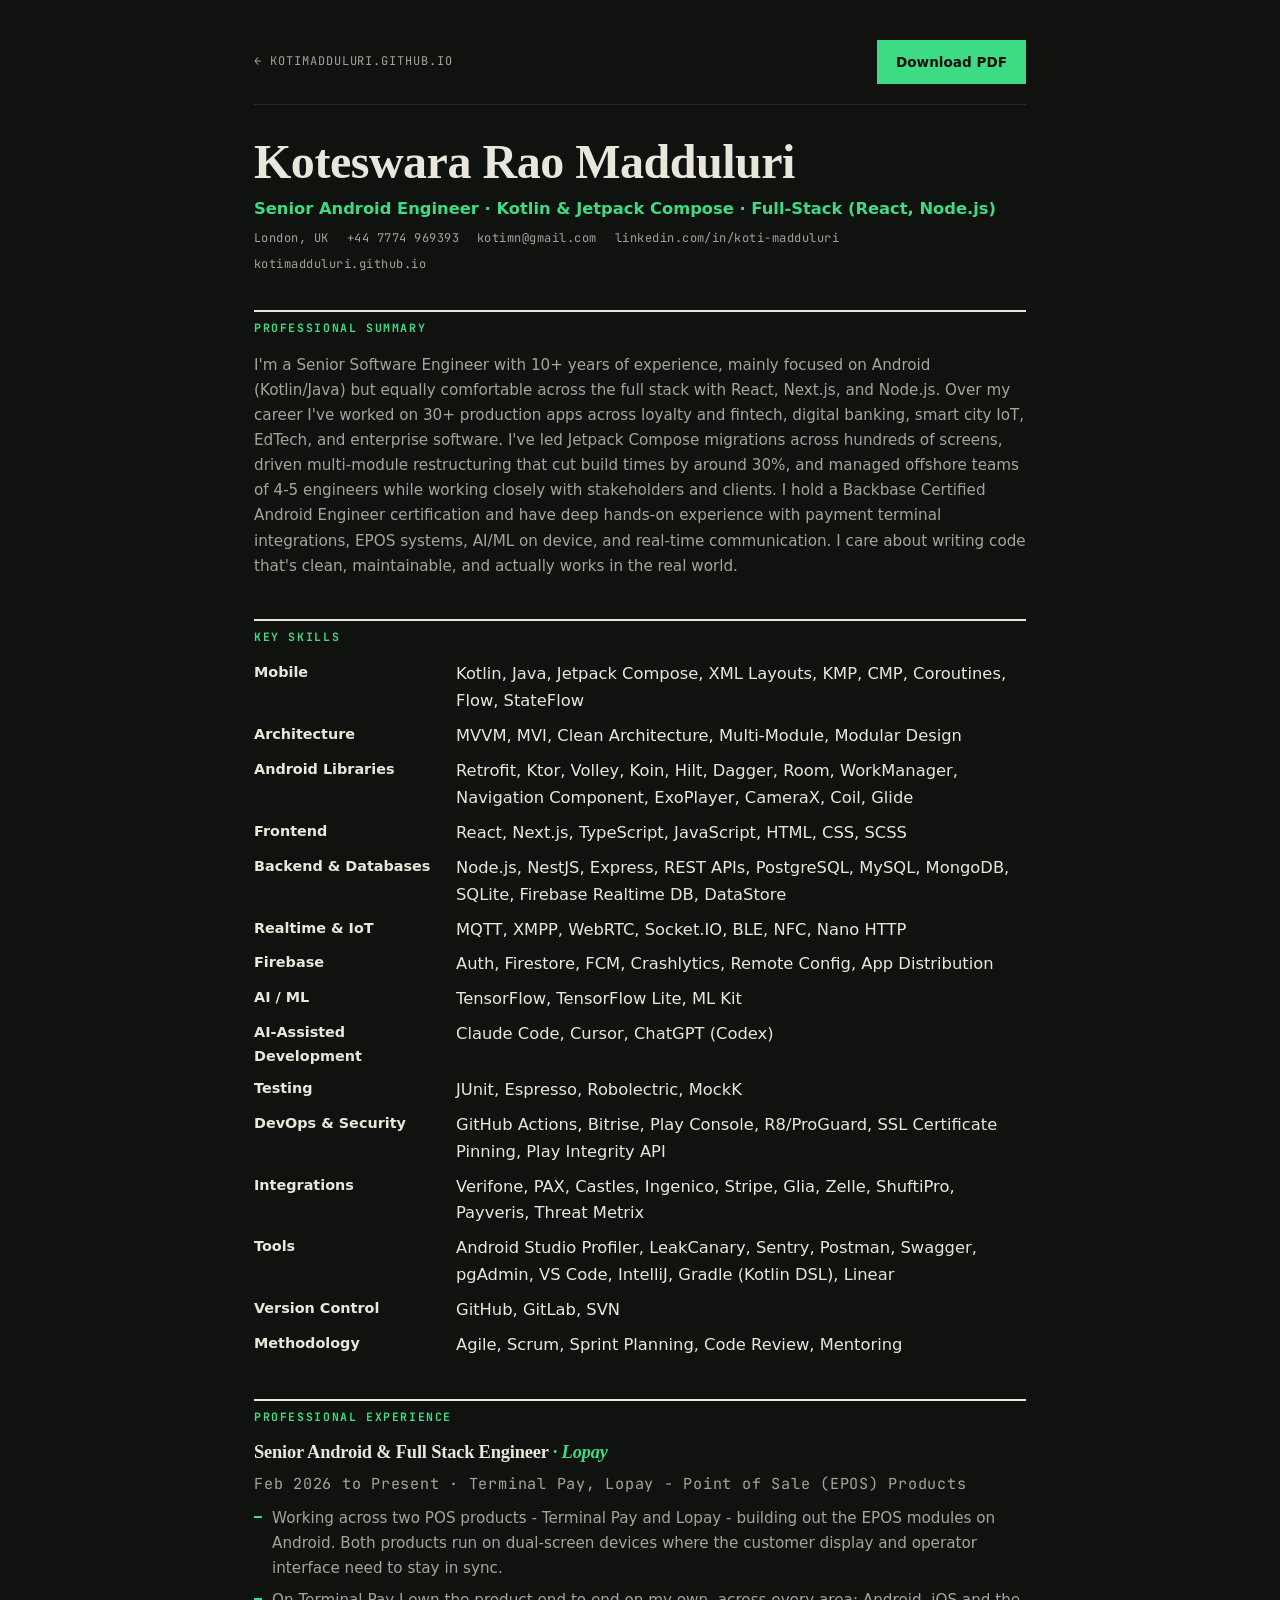
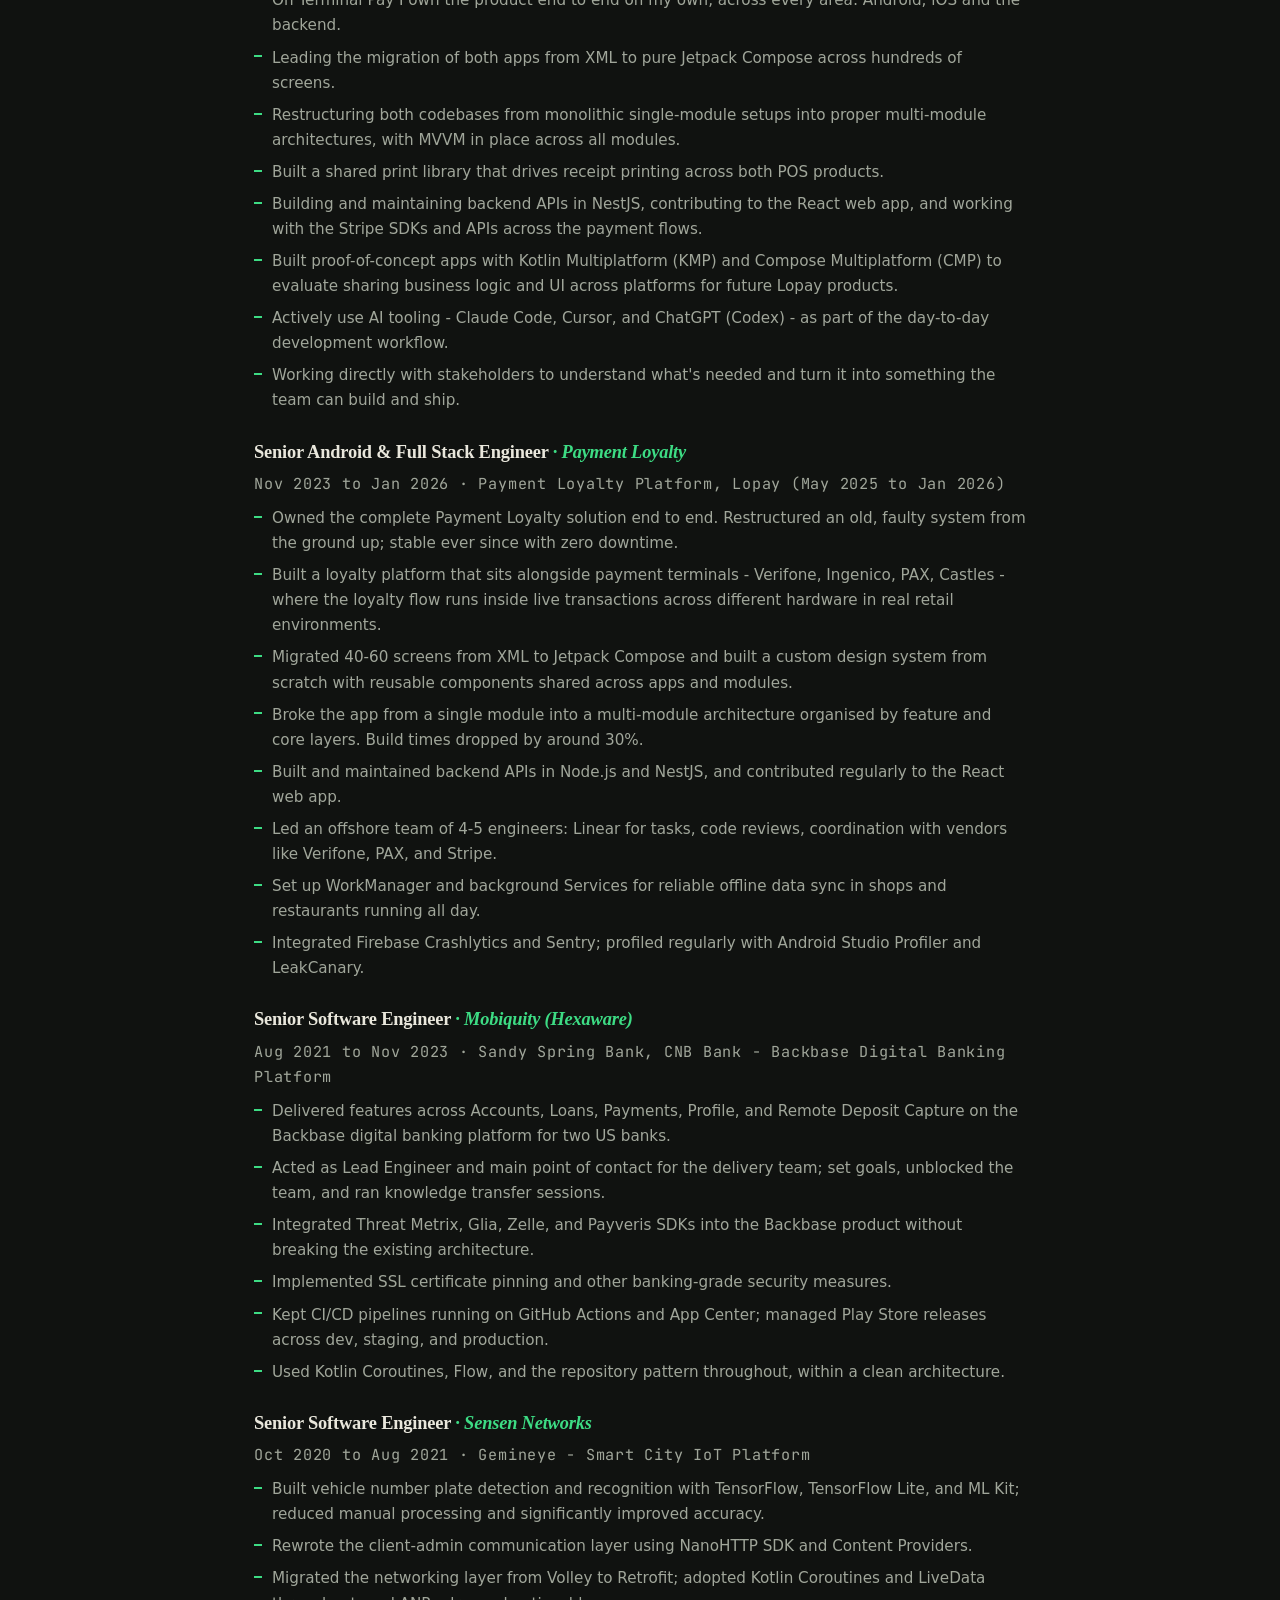
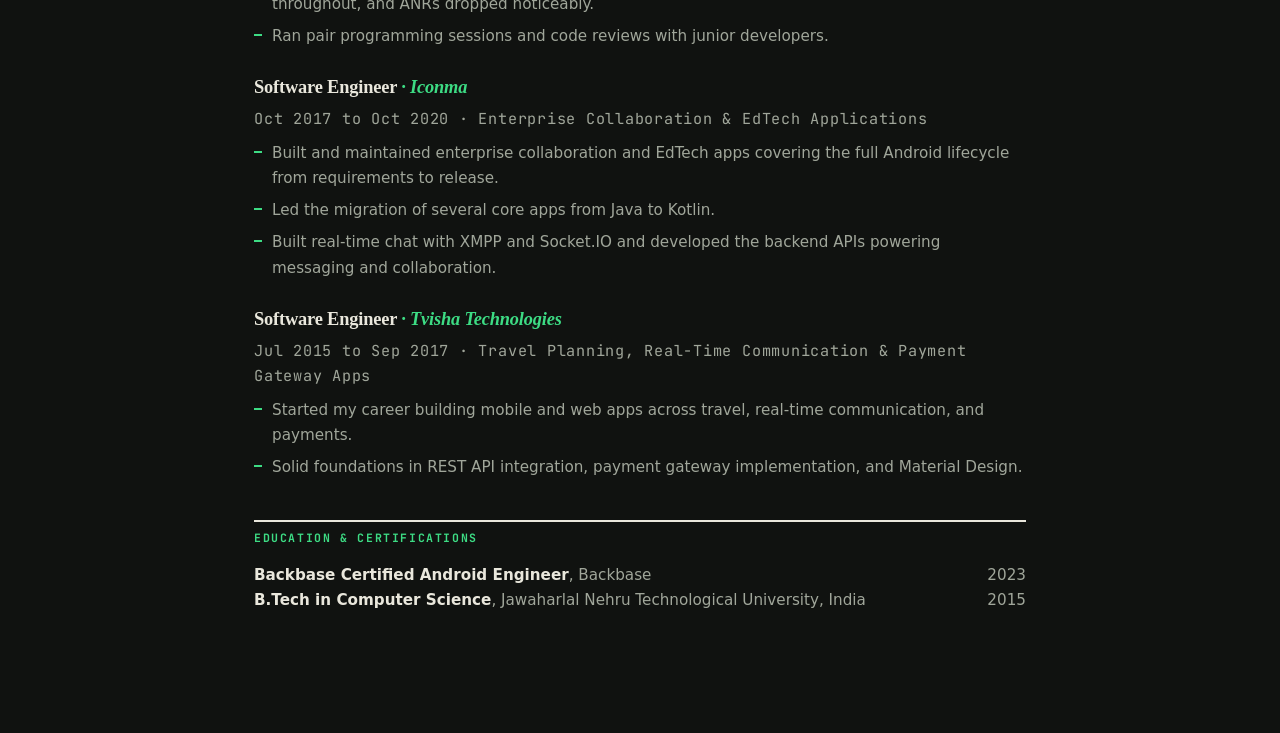
==== commit 80e60db9: "Feature KMP and CMP as wide core-stack tiles; add shared print library bullet" ====
--- a/cv/index.html
+++ b/cv/index.html
@@ -147,6 +147,7 @@
         <li>On Terminal Pay I own the product end to end on my own, across every area: Android, iOS and the backend.</li>
         <li>Leading the migration of both apps from XML to pure Jetpack Compose across hundreds of screens.</li>
         <li>Restructuring both codebases from monolithic single-module setups into proper multi-module architectures, with MVVM in place across all modules.</li>
+        <li>Built a shared print library that drives receipt printing across both POS products.</li>
         <li>Building and maintaining backend APIs in NestJS, contributing to the React web app, and working with the Stripe SDKs and APIs across the payment flows.</li>
         <li>Built proof-of-concept apps with Kotlin Multiplatform (KMP) and Compose Multiplatform (CMP) to evaluate sharing business logic and UI across platforms for future Lopay products.</li>
         <li>Actively use AI tooling - Claude Code, Cursor, and ChatGPT (Codex) - as part of the day-to-day development workflow.</li>
--- a/css/style.css
+++ b/css/style.css
@@ -17,7 +17,11 @@
   --rule: #e9e7dc;
   --green: #3ddc84;
   --green-strong: #66e6a2;
+  --green-pop: #3ddc84;
   --green-soft: rgba(61, 220, 132, 0.10);
+  /* the brand green as a solid fill reads identically in both themes */
+  --green-fill: #3ddc84;
+  --on-fill: #101210;
   --shadow: 0 1px 2px rgba(0, 0, 0, 0.5), 0 12px 28px rgba(0, 0, 0, 0.4);
 
   --serif: "Zodiak", Georgia, "Times New Roman", serif;
@@ -28,17 +32,18 @@
 }
 
 [data-theme="light"] {
-  --paper: #f5f4ef;
-  --paper-raised: #fbfaf6;
-  --ink: #1b1a17;
-  --muted: #6b6960;
-  --hairline: #dbd8cd;
-  --border-strong: #89877d;
-  --rule: #1b1a17;
-  --green: #1e5c45;
-  --green-strong: #174937;
-  --green-soft: rgba(30, 92, 69, 0.08);
-  --shadow: 0 1px 2px rgba(27, 26, 23, 0.06), 0 12px 28px rgba(27, 26, 23, 0.07);
+  --paper: #f2f6f1;
+  --paper-raised: #fcfdfb;
+  --ink: #131712;
+  --muted: #5b655b;
+  --hairline: #d8dfd6;
+  --border-strong: #7d8875;
+  --rule: #131712;
+  --green: #107347;
+  --green-strong: #0f8a52;
+  --green-pop: #0c9c5c;
+  --green-soft: rgba(61, 220, 132, 0.16);
+  --shadow: 0 1px 2px rgba(19, 23, 18, 0.06), 0 12px 28px rgba(19, 23, 18, 0.07);
 }
 
 /* ---------- base ---------- */
@@ -242,10 +247,10 @@
 .btn .ic { transition: transform 0.15s ease; }
 
 .btn-primary {
-  background: var(--green);
-  color: var(--paper);
-}
-.btn-primary:hover { background: var(--green-strong); }
+  background: var(--green-fill);
+  color: var(--on-fill);
+}
+.btn-primary:hover { filter: brightness(1.07); }
 .btn-primary:hover .ic { transform: translateX(3px); }
 
 .btn-secondary {
@@ -410,7 +415,7 @@
   font-family: var(--mono);
   font-weight: 700;
   font-size: clamp(1.5rem, 2.6vw, 2.1rem);
-  color: var(--green);
+  color: var(--green-pop);
   font-variant-numeric: tabular-nums;
   line-height: 1.1;
 }
@@ -512,12 +517,12 @@
   border-color: color-mix(in srgb, var(--green) 55%, transparent);
 }
 .tl-span.tl-now {
-  background: var(--green);
-  border-color: var(--green);
-  color: var(--paper);
+  background: var(--green-fill);
+  border-color: var(--green-fill);
+  color: var(--on-fill);
   font-weight: 700;
 }
-.tl-span.tl-now.is-hot { background: var(--green-strong); border-color: var(--green-strong); }
+.tl-span.tl-now.is-hot { filter: brightness(1.07); }
 .tl-lane-domain .tl-span {
   background: var(--paper);
   border: 1px solid var(--hairline);
@@ -548,13 +553,13 @@
   width: 6px;
   height: 6px;
   margin-right: 8px;
-  background: var(--paper);
+  background: var(--on-fill);
 }
 .tl-live::after {
   content: "";
   position: absolute;
   inset: -3px;
-  border: 1px solid var(--paper);
+  border: 1px solid var(--on-fill);
   opacity: 0;
   animation: live-ping 2.4s ease-out infinite;
 }
@@ -840,6 +845,7 @@
 
 /* ---------- skills ---------- */
 
+.core-grid li.core-wide { grid-column: span 3; }
 .core-grid {
   list-style: none;
   display: grid;
@@ -1166,7 +1172,27 @@
 .receipt-center { text-align: center; }
 .receipt-status { font-weight: 700; }
 
+/* ---------- ledger section index stamps ---------- */
+
+main { counter-reset: sec; }
+.section > .container > h2::before {
+  counter-increment: sec;
+  content: "0" counter(sec);
+  display: block;
+  font-family: var(--mono);
+  font-size: 0.72rem;
+  font-weight: 400;
+  letter-spacing: 0.18em;
+  color: var(--green);
+  margin-bottom: 12px;
+}
+
 /* ---------- review polish: hovers ---------- */
+
+.skills-row, .domain-row { transition: background-color 0.15s ease; }
+.skills-row:hover, .domain-row:hover { background: var(--green-soft); }
+.chips li { transition: border-color 0.15s ease, color 0.15s ease; }
+.chips li:hover { border-color: color-mix(in srgb, var(--green) 55%, transparent); color: var(--ink); }
 
 .marquee:hover .marquee-track { animation-play-state: paused; }
 
@@ -1228,6 +1254,7 @@
   .proj-tags { grid-column: 2; justify-content: flex-start; margin-top: 14px; }
   .domain-row { grid-template-columns: 200px 1fr; }
   .core-grid { grid-template-columns: repeat(4, 1fr); }
+  .core-grid li.core-wide { grid-column: span 2; }
 }
 
 @media (max-width: 800px) {
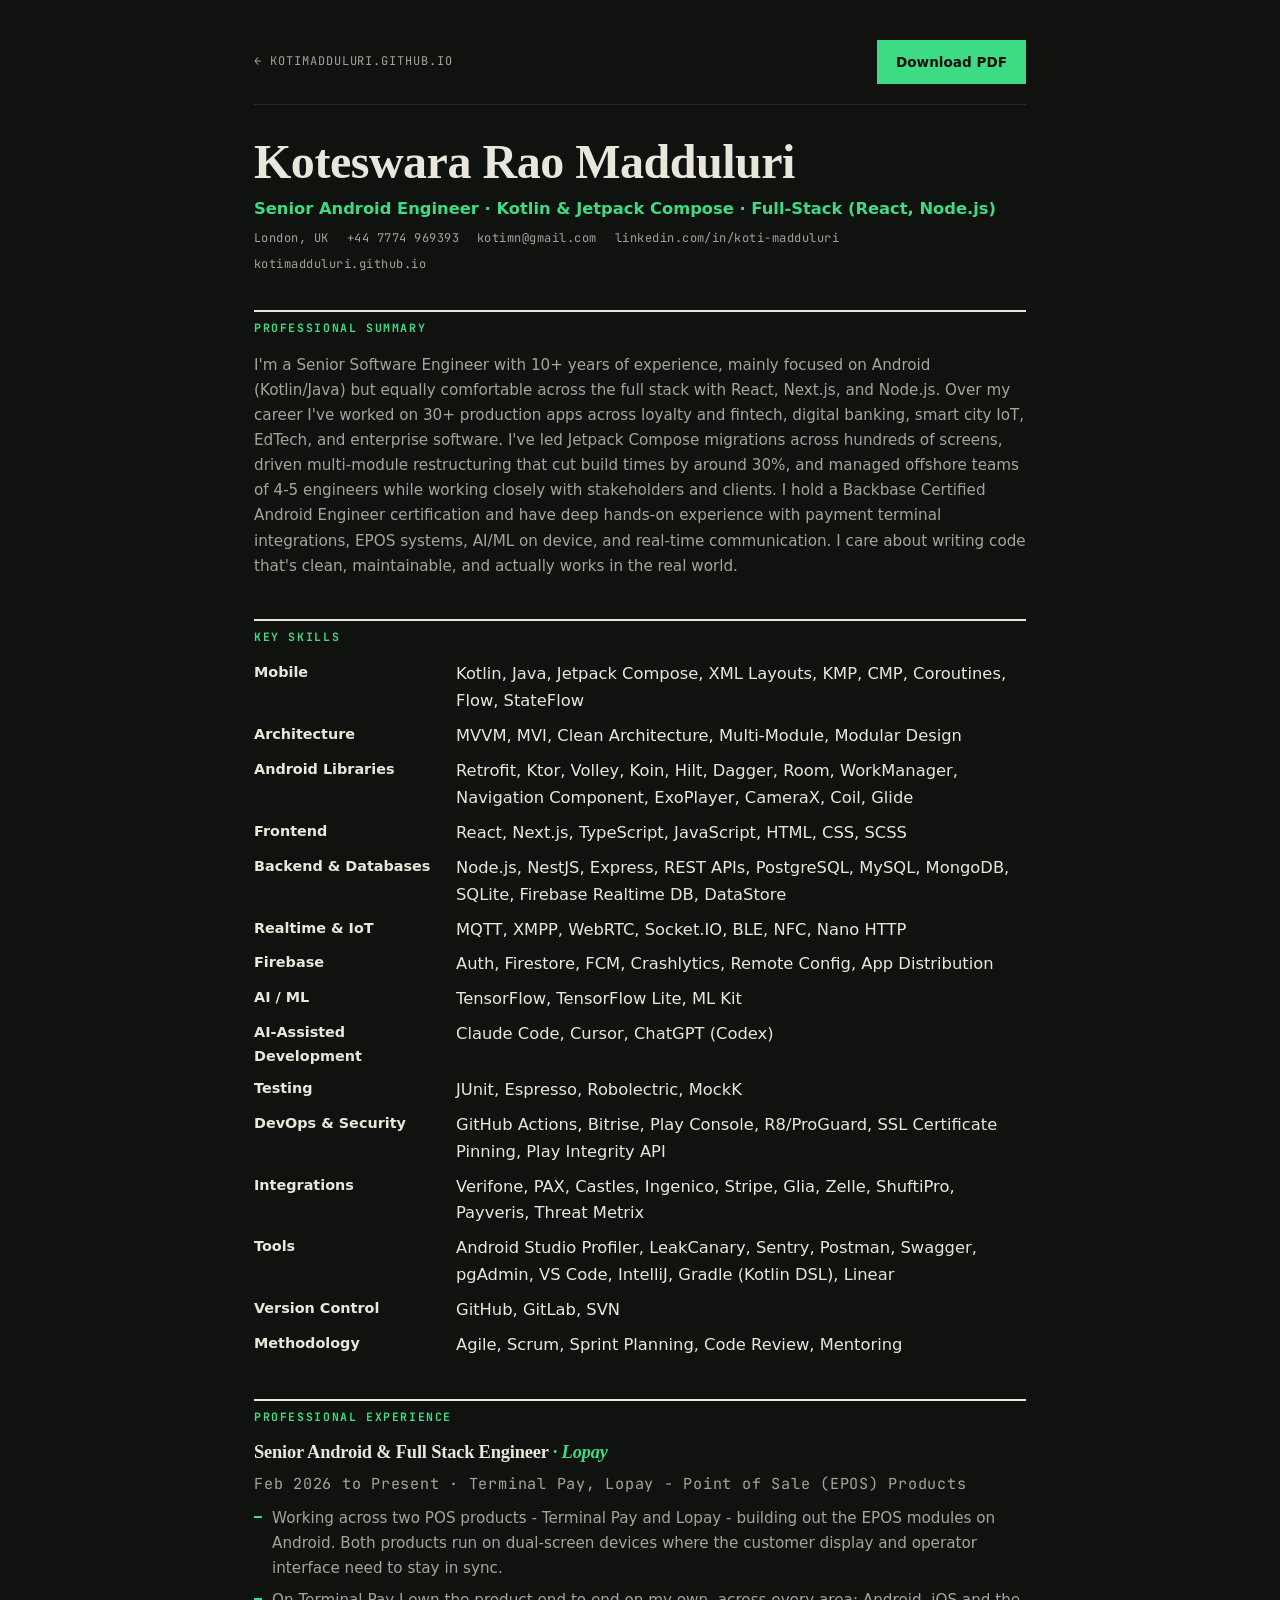
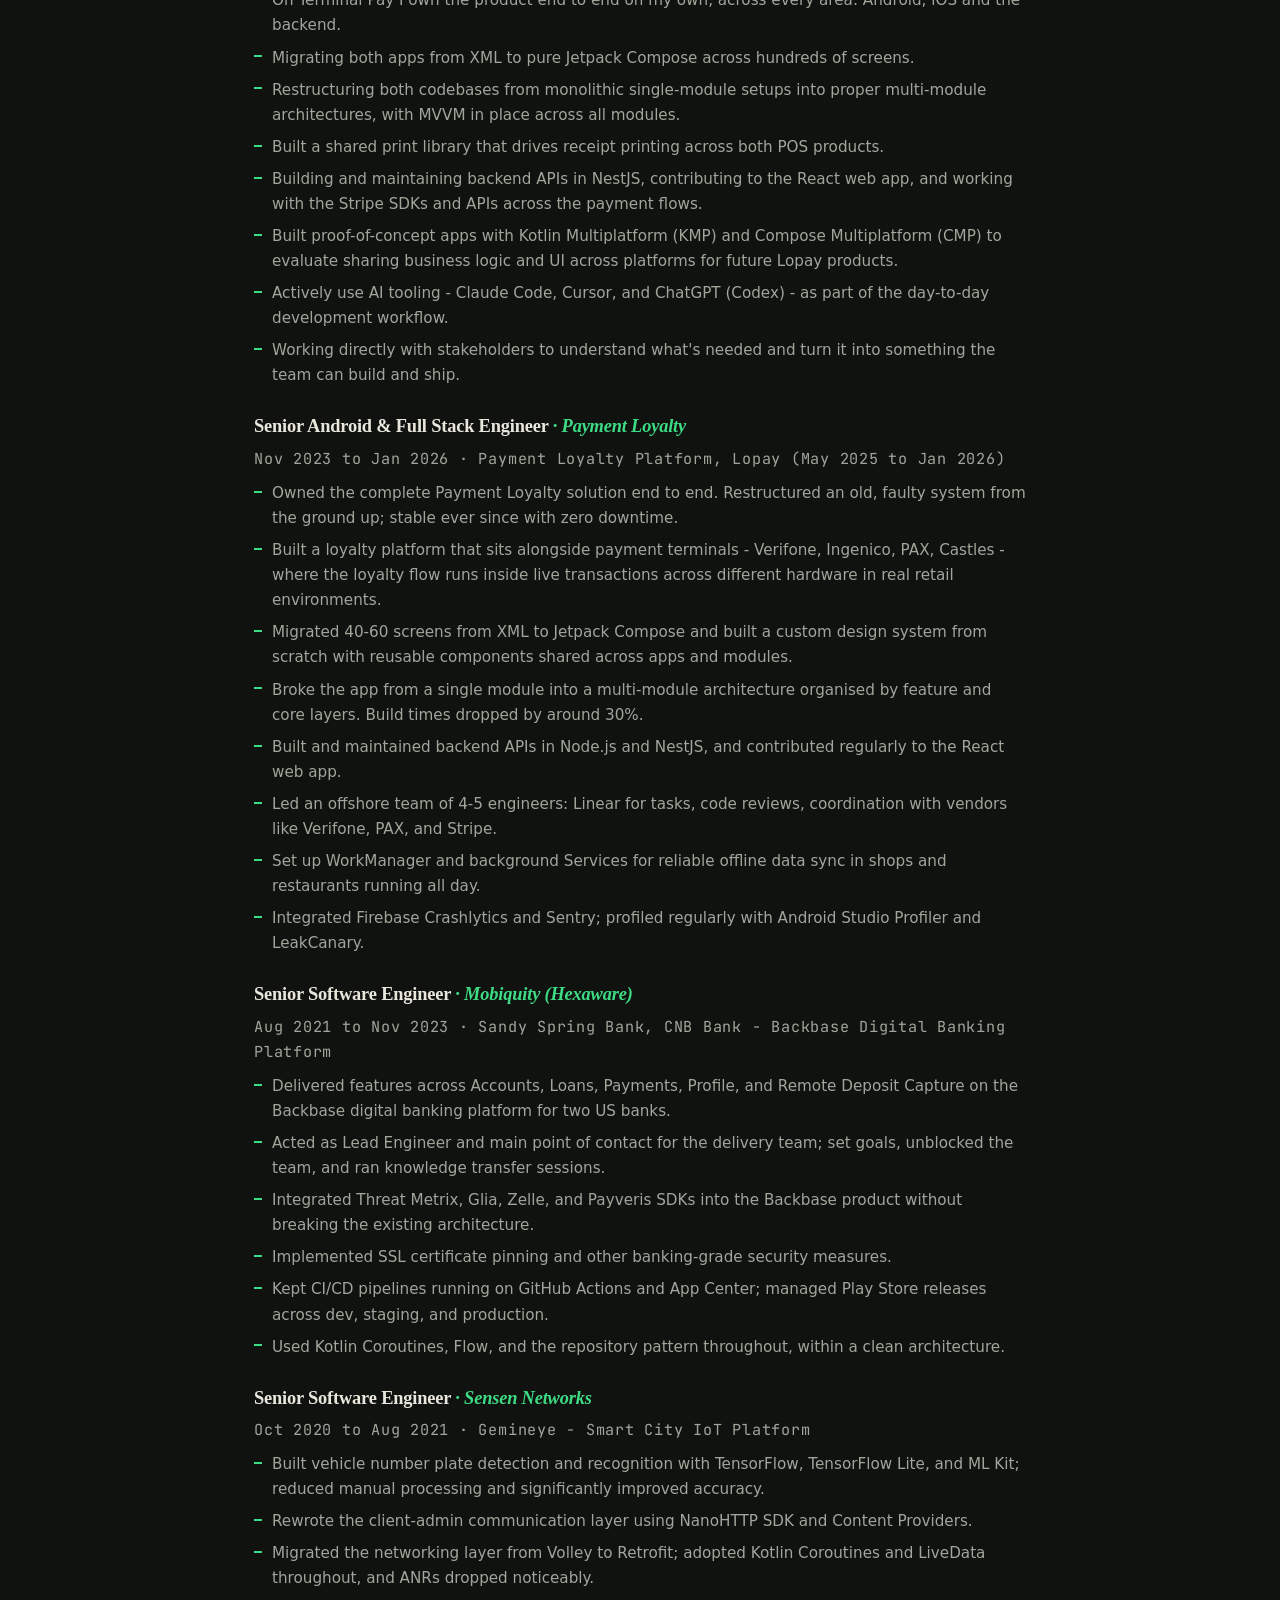
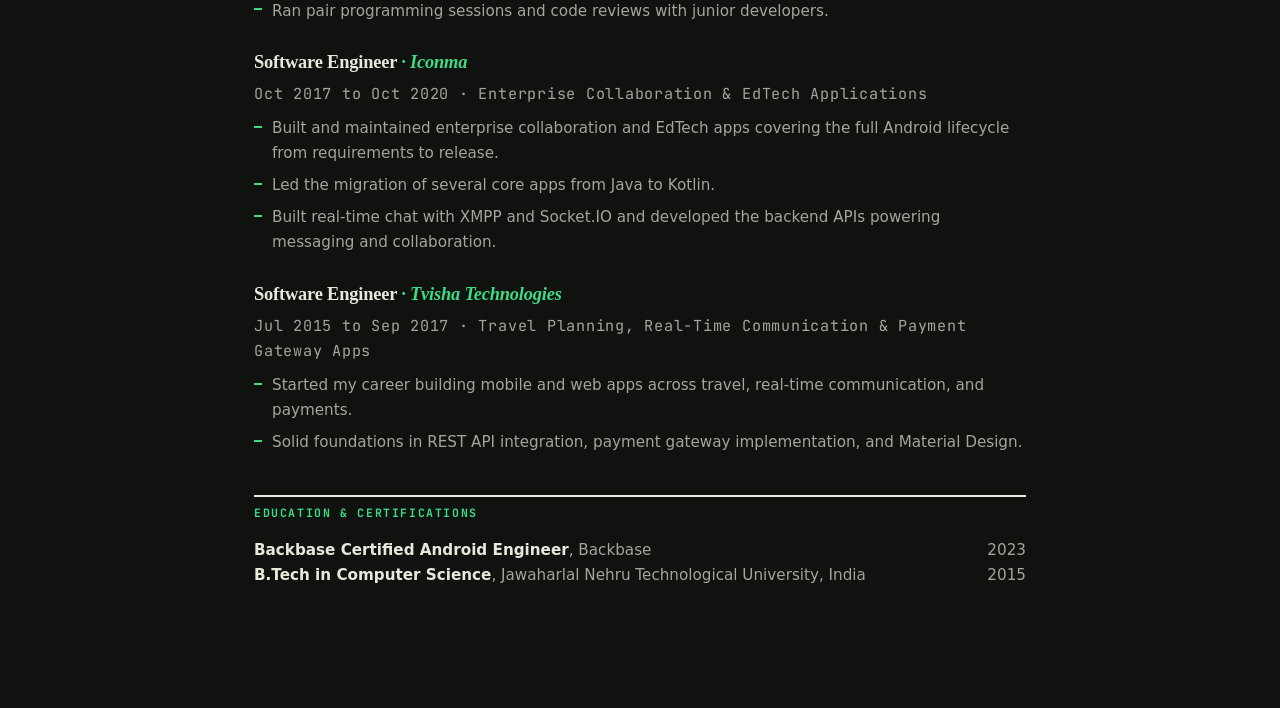
==== commit 47989a96: "Reword Compose migration bullet without the Leading framing" ====
--- a/cv/index.html
+++ b/cv/index.html
@@ -145,7 +145,7 @@
       <ul>
         <li>Working across two POS products - Terminal Pay and Lopay - building out the EPOS modules on Android. Both products run on dual-screen devices where the customer display and operator interface need to stay in sync.</li>
         <li>On Terminal Pay I own the product end to end on my own, across every area: Android, iOS and the backend.</li>
-        <li>Leading the migration of both apps from XML to pure Jetpack Compose across hundreds of screens.</li>
+        <li>Migrating both apps from XML to pure Jetpack Compose across hundreds of screens.</li>
         <li>Restructuring both codebases from monolithic single-module setups into proper multi-module architectures, with MVVM in place across all modules.</li>
         <li>Built a shared print library that drives receipt printing across both POS products.</li>
         <li>Building and maintaining backend APIs in NestJS, contributing to the React web app, and working with the Stripe SDKs and APIs across the payment flows.</li>
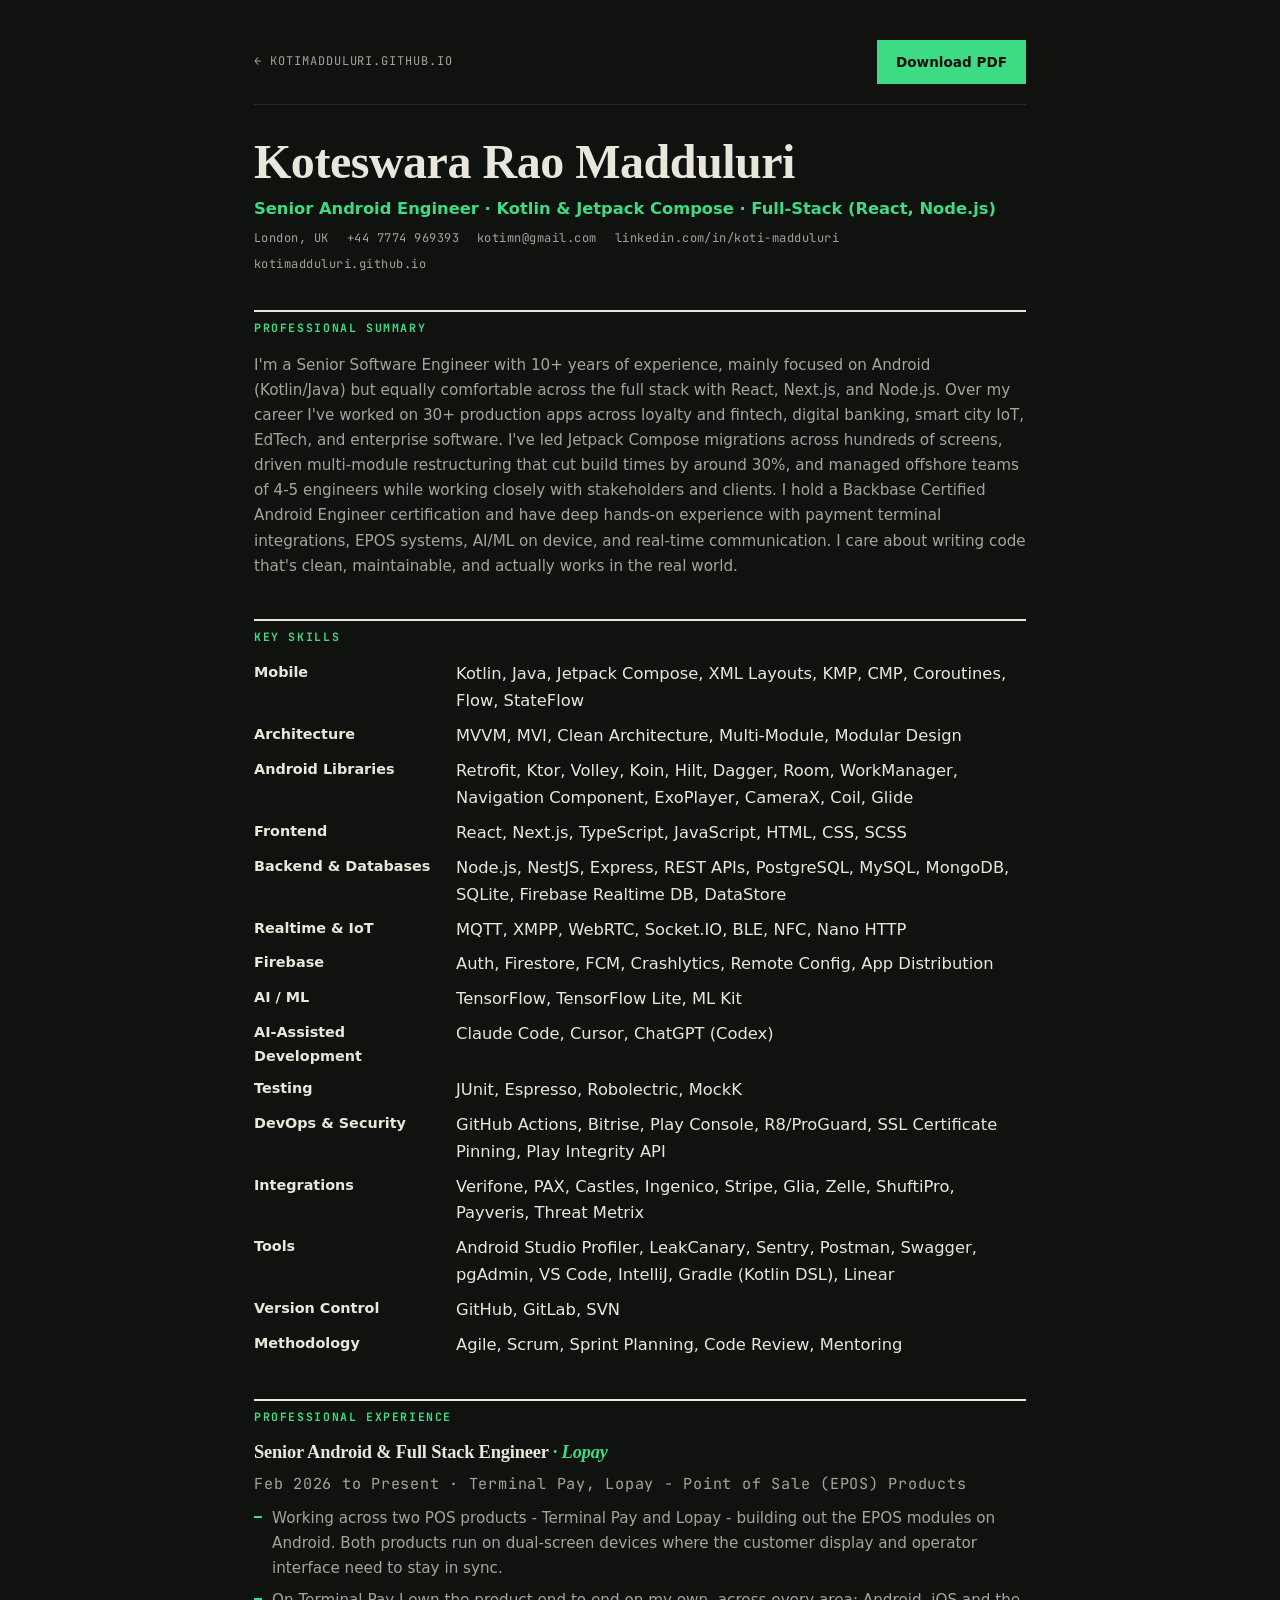
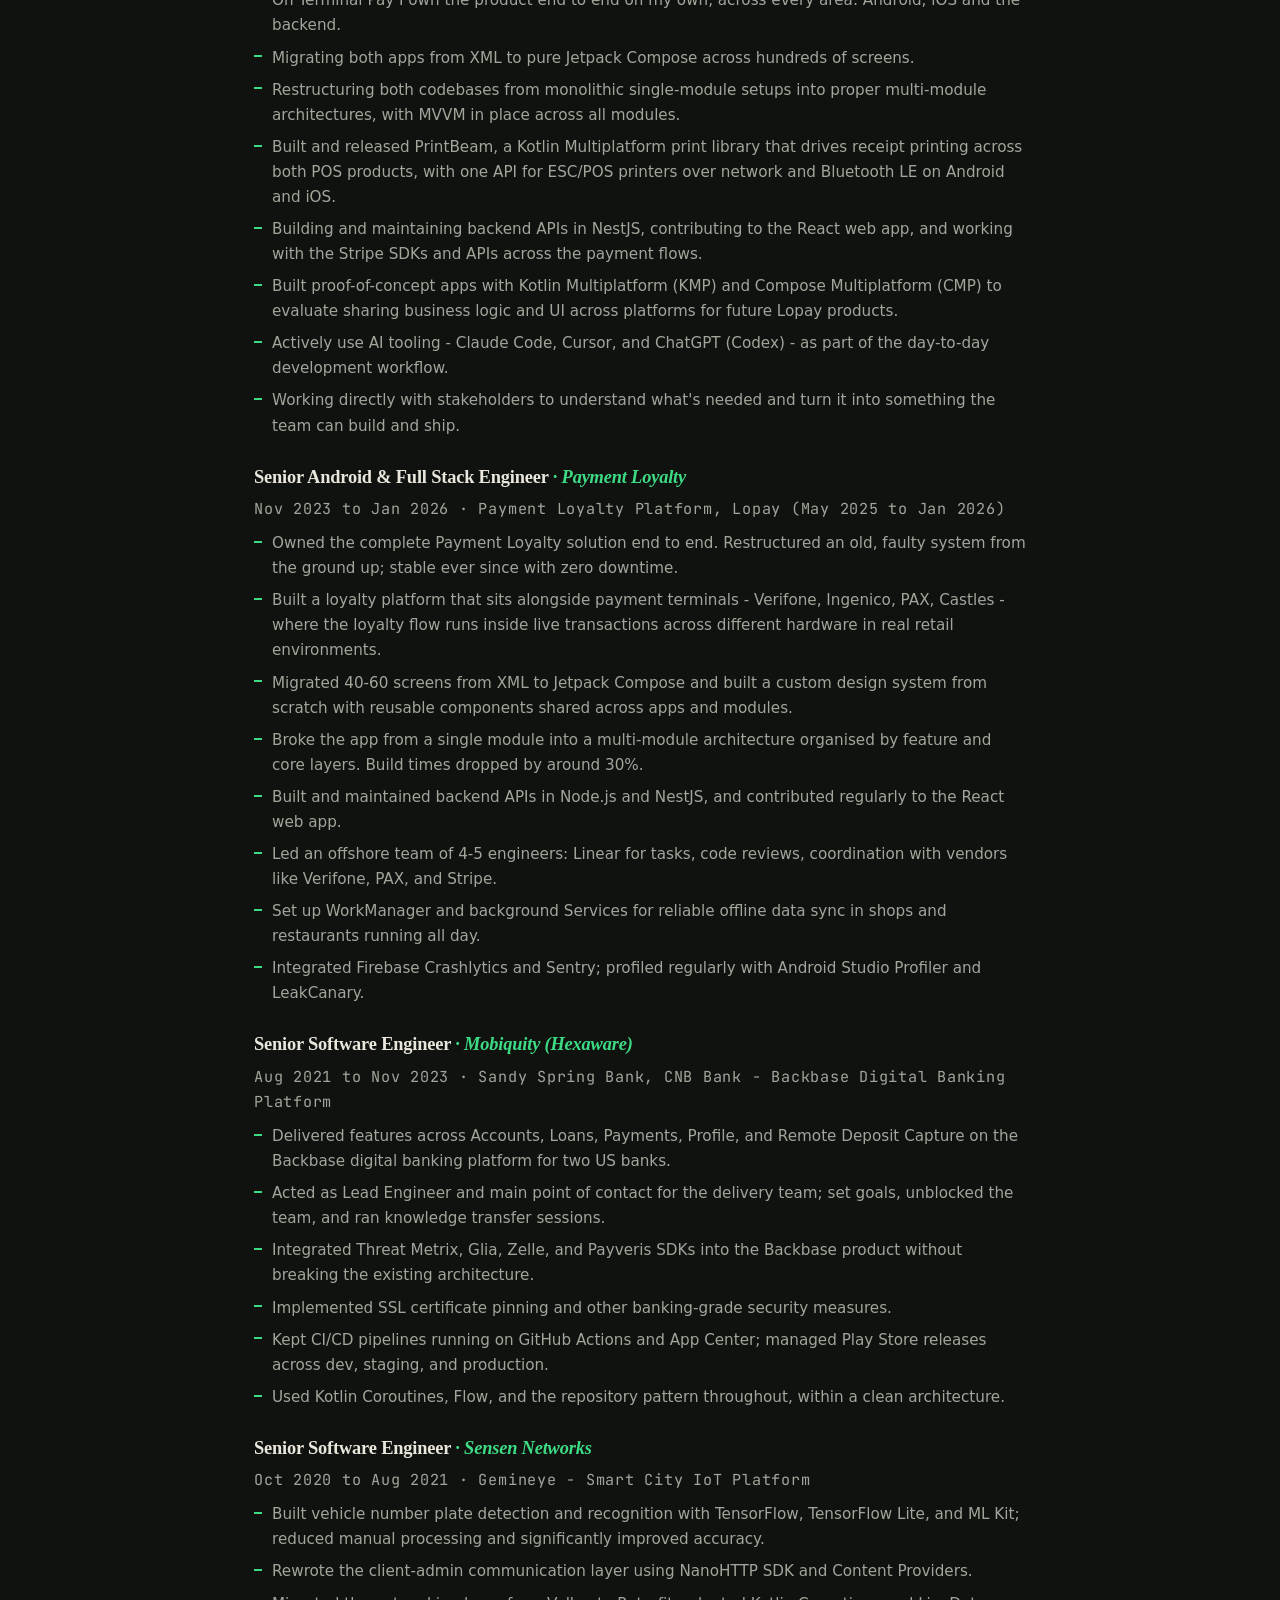
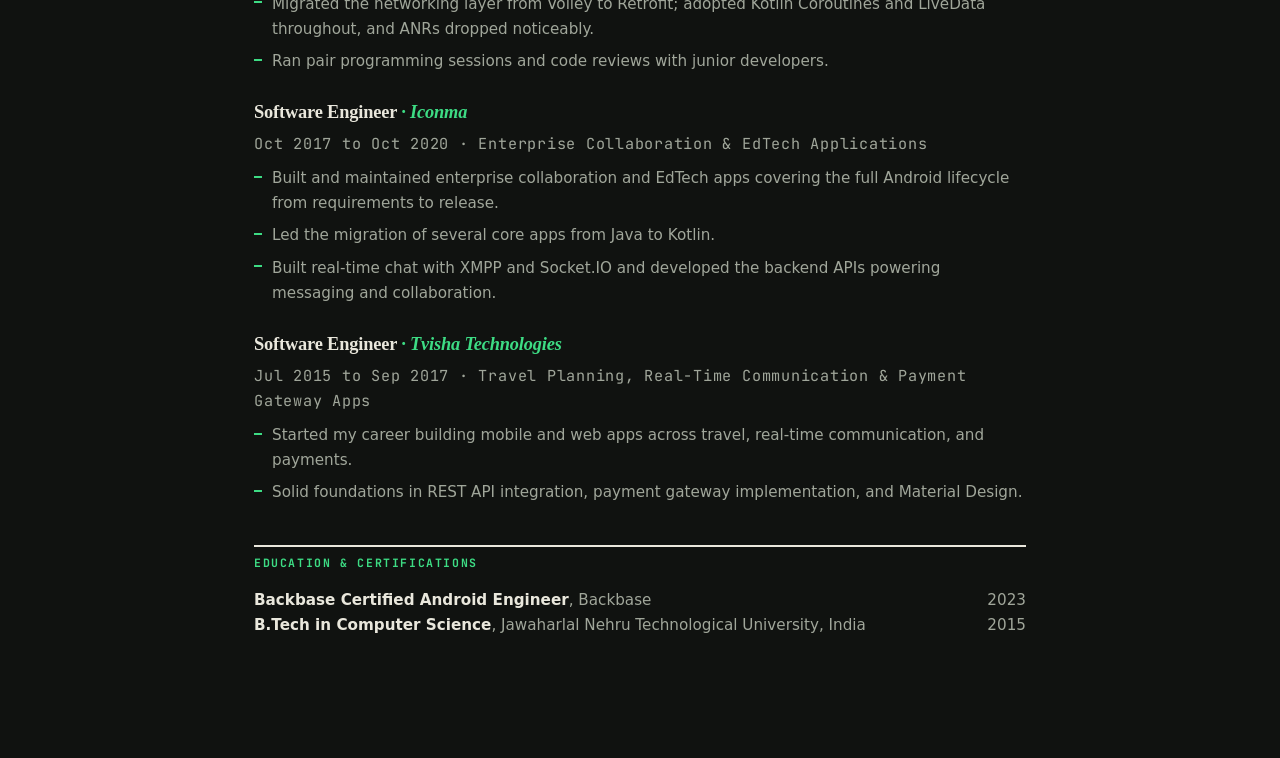
==== commit d01f145a: "Add PrintBeam SDK to Selected work; name it in the Lopay print library bullets" ====
--- a/cv/index.html
+++ b/cv/index.html
@@ -147,7 +147,7 @@
         <li>On Terminal Pay I own the product end to end on my own, across every area: Android, iOS and the backend.</li>
         <li>Migrating both apps from XML to pure Jetpack Compose across hundreds of screens.</li>
         <li>Restructuring both codebases from monolithic single-module setups into proper multi-module architectures, with MVVM in place across all modules.</li>
-        <li>Built a shared print library that drives receipt printing across both POS products.</li>
+        <li>Built and released PrintBeam, a Kotlin Multiplatform print library that drives receipt printing across both POS products, with one API for ESC/POS printers over network and Bluetooth LE on Android and iOS.</li>
         <li>Building and maintaining backend APIs in NestJS, contributing to the React web app, and working with the Stripe SDKs and APIs across the payment flows.</li>
         <li>Built proof-of-concept apps with Kotlin Multiplatform (KMP) and Compose Multiplatform (CMP) to evaluate sharing business logic and UI across platforms for future Lopay products.</li>
         <li>Actively use AI tooling - Claude Code, Cursor, and ChatGPT (Codex) - as part of the day-to-day development workflow.</li>
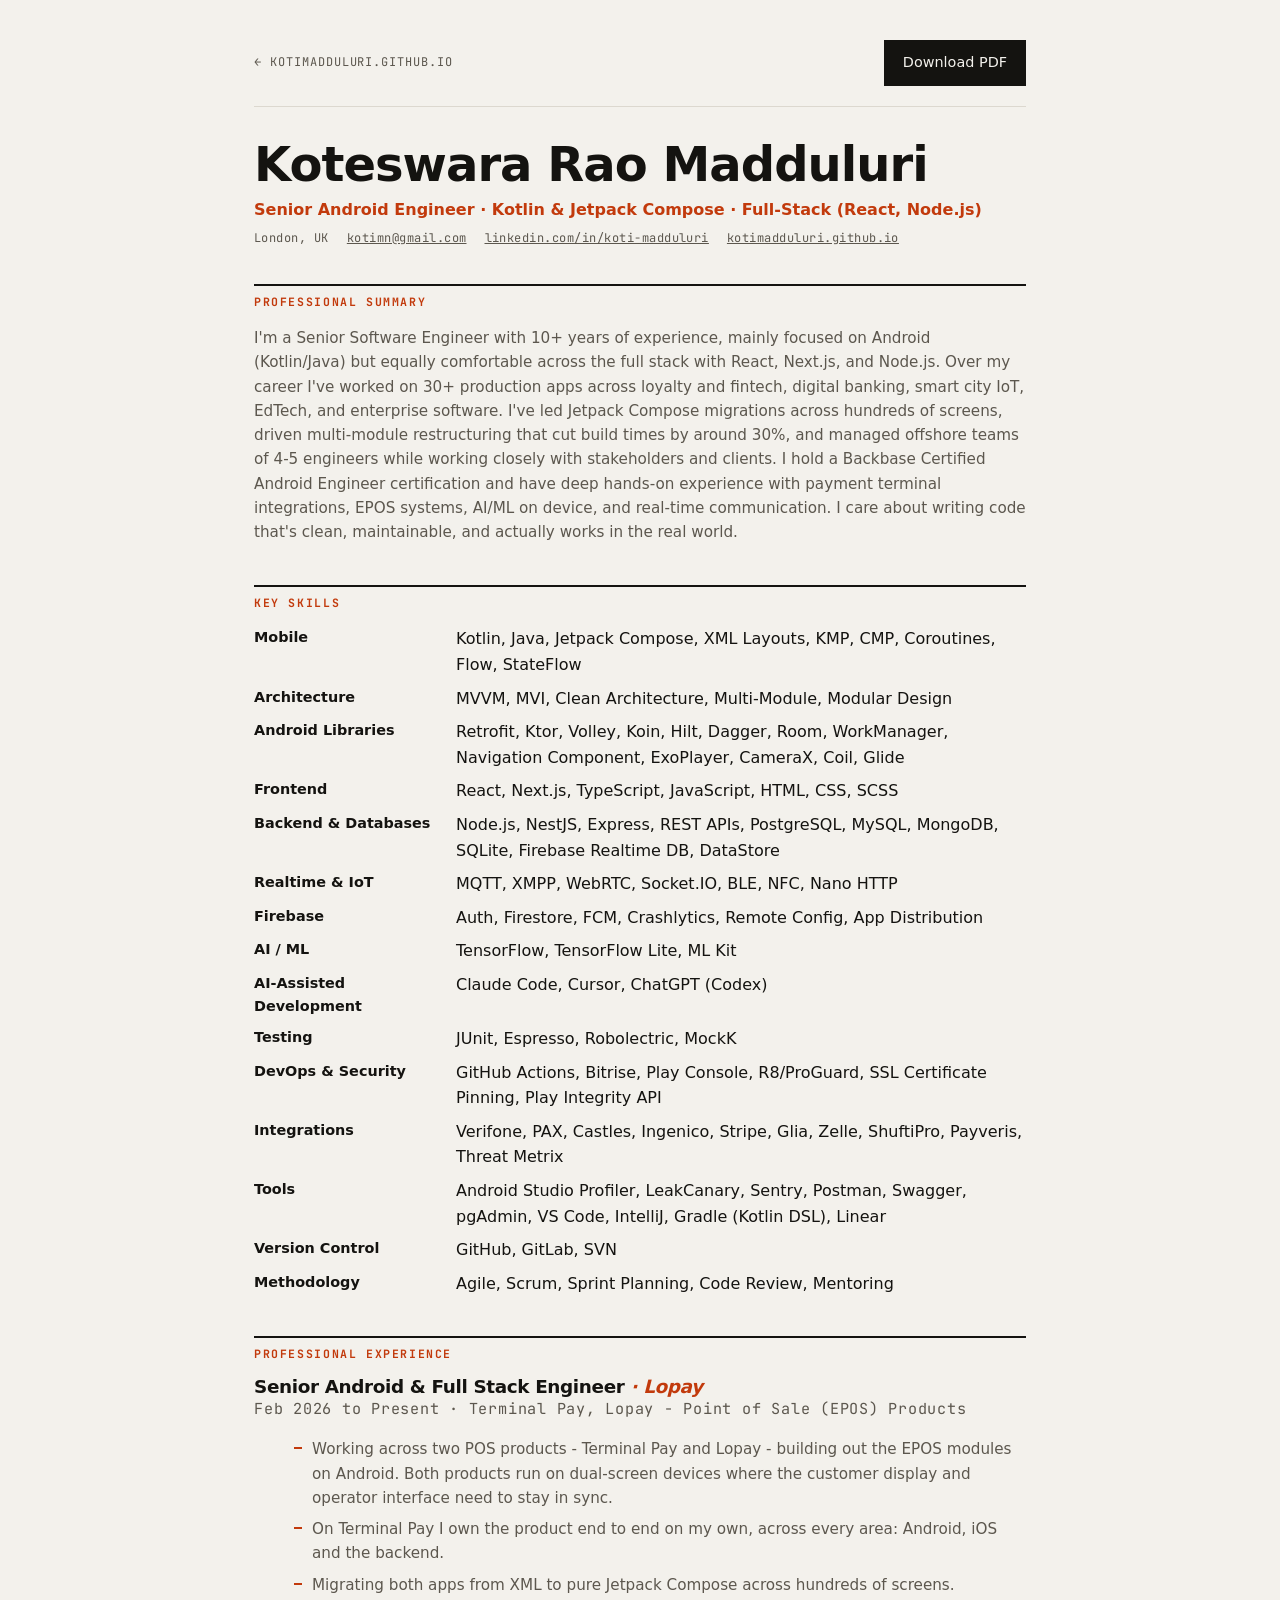
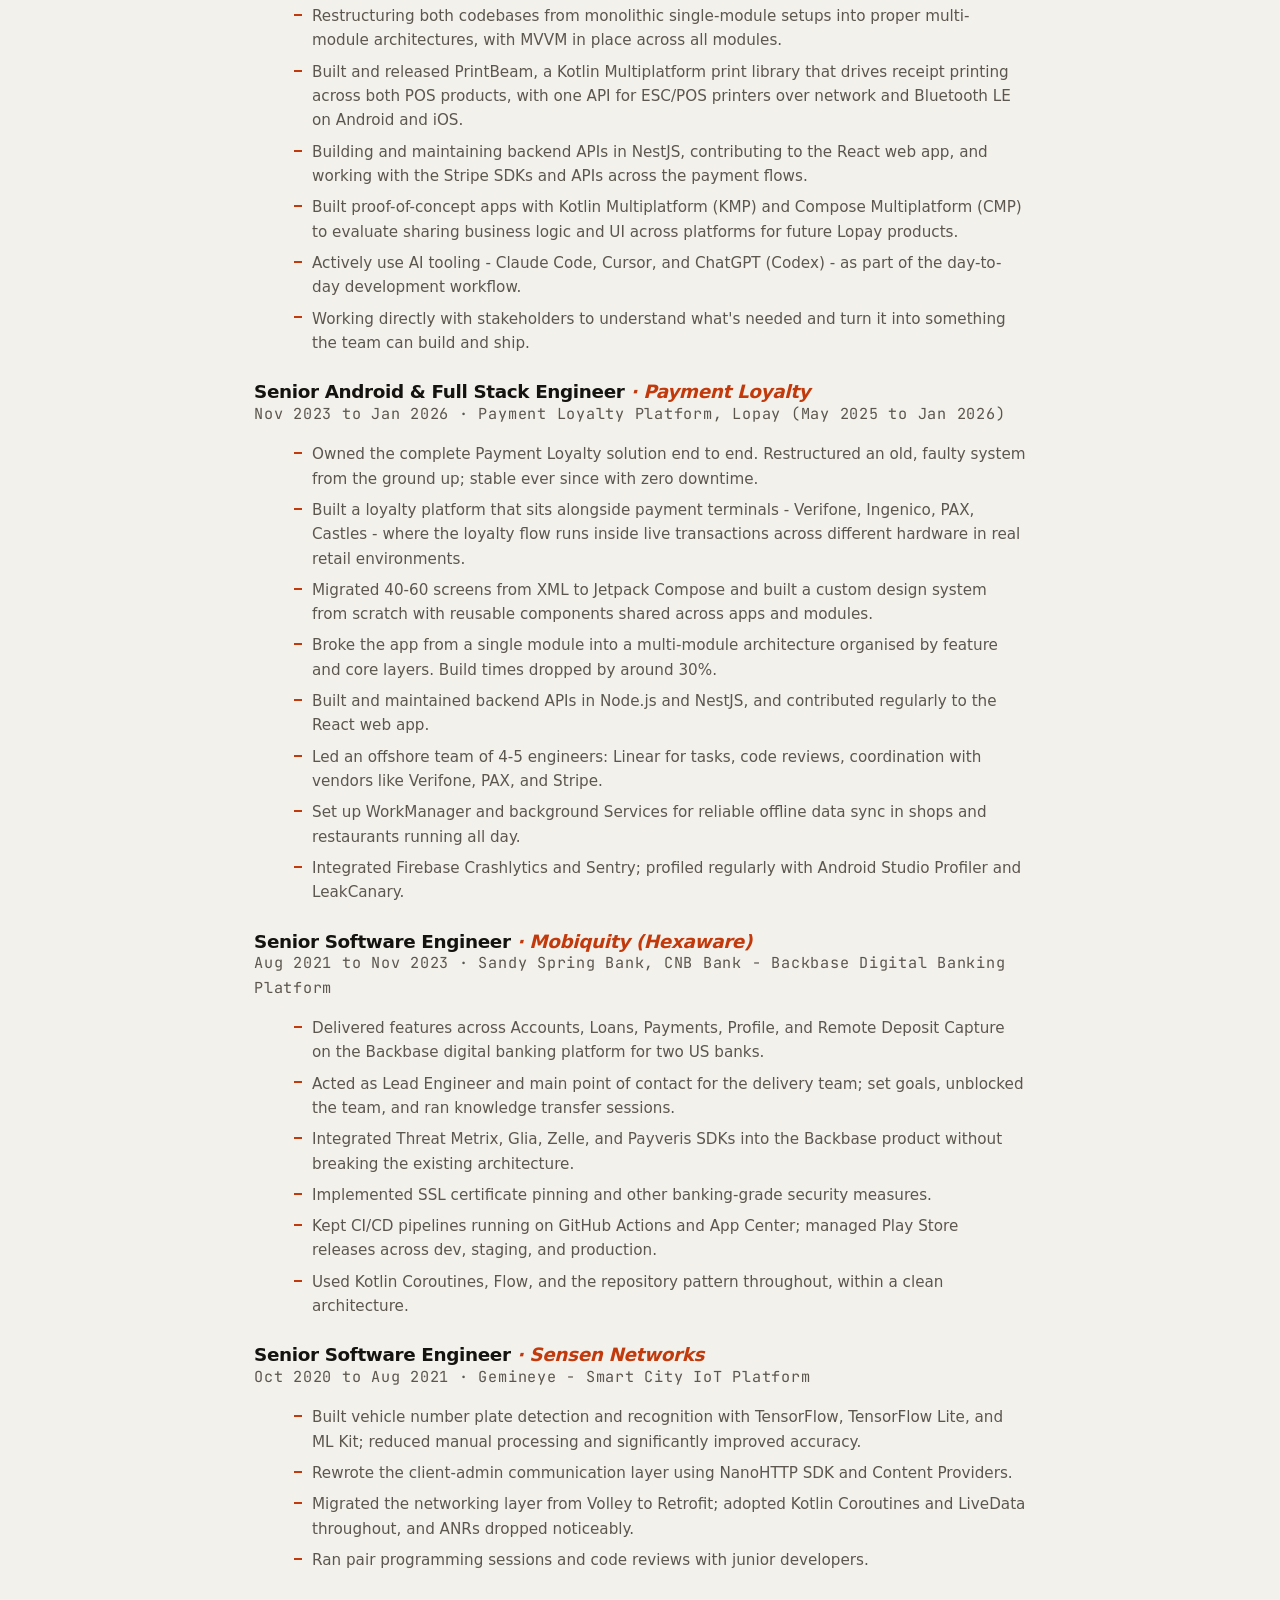
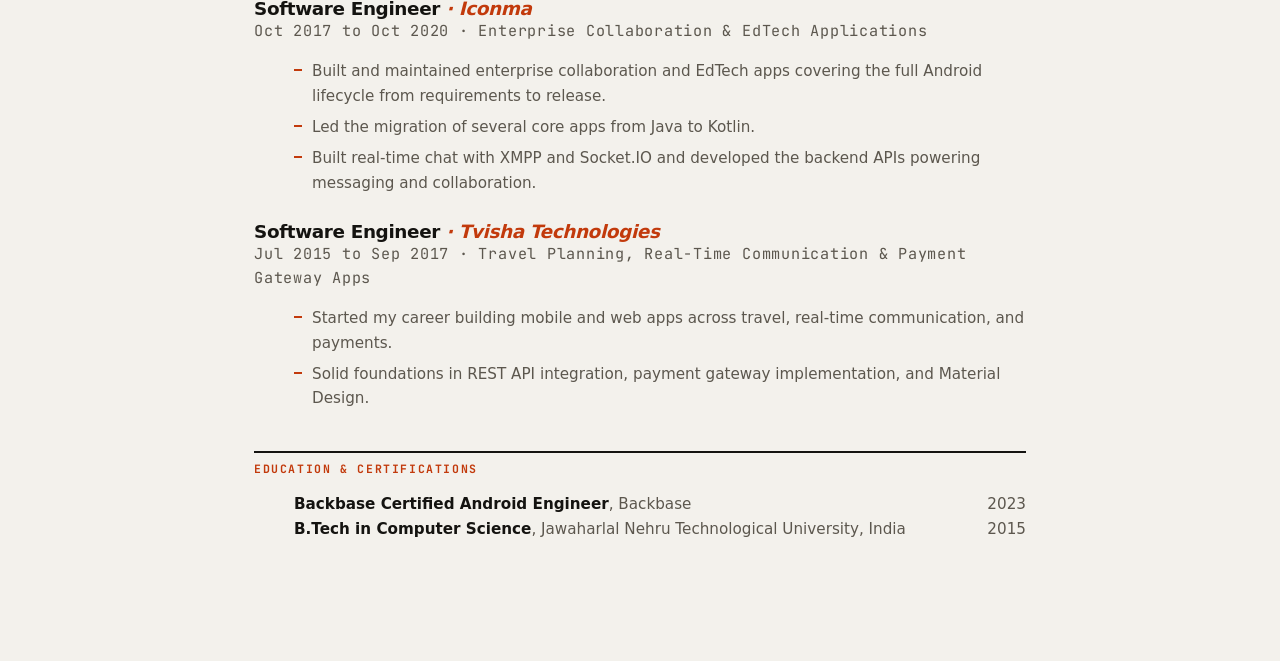
==== commit 47114da3: "Till roll redesign: warm grounds, two-column hero with receipt stage, featured work and earlier-work" ====
--- a/cv/index.html
+++ b/cv/index.html
@@ -3,11 +3,11 @@
 <head>
   <meta charset="utf-8" />
   <meta name="viewport" content="width=device-width, initial-scale=1" />
-  <title>CV · Koti Madduluri · Senior Android Engineer</title>
-  <meta name="description" content="CV of Koteswara Rao 'Koti' Madduluri, Senior Android Engineer. Kotlin, Jetpack Compose, KMP/CMP. Fintech, payments and EPOS. London, UK." />
+  <title>CV · Koti Madduluri · Senior Android &amp; Full Stack Engineer</title>
+  <meta name="description" content="CV of Koteswara Rao 'Koti' Madduluri, Senior Android &amp; Full Stack Engineer. Kotlin, Jetpack Compose, KMP/CMP. Fintech, payments and EPOS. London, UK." />
   <link rel="canonical" href="https://kotimadduluri.github.io/cv/" />
   <meta property="og:type" content="profile" />
-  <meta property="og:title" content="CV · Koti Madduluri · Senior Android Engineer" />
+  <meta property="og:title" content="CV · Koti Madduluri · Senior Android &amp; Full Stack Engineer" />
   <meta property="og:description" content="Live CV: Kotlin, Jetpack Compose, KMP/CMP. Fintech, payments and EPOS. London, UK." />
   <meta property="og:url" content="https://kotimadduluri.github.io/cv/" />
   <meta property="og:image" content="https://kotimadduluri.github.io/assets/og.png" />
@@ -17,15 +17,19 @@
     (function () {
       var stored = null;
       try { stored = localStorage.getItem("theme"); } catch (e) {}
-      // no saved choice: light through the working day, dark after hours
-      var hour = new Date().getHours();
-      var theme = stored || (hour >= 7 && hour < 19 ? "light" : "dark");
+      // no saved choice: follow the OS scheme
+      var theme = stored || (matchMedia("(prefers-color-scheme: dark)").matches ? "dark" : "light");
       document.documentElement.setAttribute("data-theme", theme);
     })();
   </script>
-  <link rel="preconnect" href="https://api.fontshare.com" crossorigin />
-  <link href="https://api.fontshare.com/v2/css?f[]=zodiak@700,800&amp;f[]=general-sans@400,500,600&amp;display=swap" rel="stylesheet" />
-  <link href="https://fonts.googleapis.com/css2?family=JetBrains+Mono:wght@400;700&amp;display=swap" rel="stylesheet" />
+  <link rel="preconnect" href="https://api.fontshare.com" />
+  <link rel="preconnect" href="https://cdn.fontshare.com" crossorigin />
+  <link rel="preconnect" href="https://fonts.googleapis.com" />
+  <link rel="preconnect" href="https://fonts.gstatic.com" crossorigin />
+  <!-- Fontshare drops the second family when these are combined in one request -->
+  <link href="https://api.fontshare.com/v2/css?f[]=general-sans@400,500,600&amp;display=swap" rel="stylesheet" />
+  <link href="https://api.fontshare.com/v2/css?f[]=cabinet-grotesk@700,800&amp;display=swap" rel="stylesheet" />
+  <link href="https://fonts.googleapis.com/css2?family=JetBrains+Mono:wght@400;500;700&amp;display=swap" rel="stylesheet" />
   <link rel="stylesheet" href="../css/style.css" />
   <style>
     .cv-wrap { max-width: 820px; margin: 0 auto; padding: 40px 24px 80px; }
@@ -38,14 +42,14 @@
       margin-bottom: 32px;
       border-bottom: 1px solid var(--hairline);
     }
-    .cv-bar a:not(.btn) { color: var(--muted); text-decoration: none; font-family: var(--mono); font-size: 0.75rem; letter-spacing: 0.08em; text-transform: uppercase; }
-    .cv-bar a:not(.btn):hover { color: var(--green); }
-    .cv-bar .btn { font-size: 0.85rem; padding: 10px 18px; }
-    .cv-head h1 { font-family: var(--serif); font-size: clamp(2rem, 6vw, 3rem); font-weight: 800; line-height: 1.05; margin-bottom: 8px; }
-    .cv-role { color: var(--green); font-weight: 600; margin-bottom: 6px; }
+    .cv-bar a:not(.btn) { min-width: 0; overflow-wrap: anywhere; color: var(--muted); text-decoration: none; font-family: var(--mono); font-size: 0.75rem; letter-spacing: 0.08em; text-transform: uppercase; }
+    .cv-bar a:not(.btn):hover { color: var(--signal); }
+    .cv-bar .btn { font-size: 0.9rem; padding: 10px 18px; white-space: nowrap; flex: none; }
+    .cv-head h1 { font-family: var(--display); font-size: clamp(2rem, 6vw, 3rem); font-weight: 800; line-height: 1.05; margin-bottom: 8px; }
+    .cv-role { color: var(--signal); font-weight: 600; margin-bottom: 6px; }
     .cv-contact { font-family: var(--mono); font-size: 0.75rem; letter-spacing: 0.04em; color: var(--muted); display: flex; flex-wrap: wrap; gap: 6px 18px; margin-bottom: 36px; }
     .cv-contact a { color: var(--muted); }
-    .cv-contact a:hover { color: var(--green); }
+    .cv-contact a:hover { color: var(--signal); }
     .cv-section { margin-bottom: 40px; }
     .cv-section > h2 {
       font-family: var(--mono);
@@ -53,7 +57,7 @@
       font-weight: 700;
       letter-spacing: 0.14em;
       text-transform: uppercase;
-      color: var(--green);
+      color: var(--signal);
       border-top: 2px solid var(--rule);
       padding-top: 10px;
       margin-bottom: 18px;
@@ -64,26 +68,21 @@
     .cv-skills dt { font-weight: 600; color: var(--ink); font-size: 0.9rem; }
     .cv-skills dd { margin: 0; }
     .cv-job { margin-bottom: 28px; }
-    .cv-job h3 { font-family: var(--serif); font-size: 1.15rem; font-weight: 800; }
-    .cv-job h3 span { color: var(--green); font-style: italic; }
+    .cv-job h3 { font-family: var(--display); font-size: 1.15rem; font-weight: 800; }
+    .cv-job h3 span { color: var(--signal); font-style: italic; }
     .cv-job-meta { font-family: var(--mono); font-size: 0.72rem; letter-spacing: 0.05em; color: var(--muted); margin-bottom: 10px; }
     .cv-job ul { list-style: none; display: grid; gap: 7px; }
     .cv-job li { padding-left: 18px; position: relative; }
-    .cv-job li::before { content: ""; position: absolute; left: 0; top: 0.65em; width: 8px; height: 2px; background: var(--green); }
+    .cv-job li::before { content: ""; position: absolute; left: 0; top: 0.65em; width: 8px; height: 2px; background: var(--signal); }
     .cv-edu li { padding-left: 0; display: flex; justify-content: space-between; gap: 16px; }
     .cv-edu li::before { display: none; }
     .cv-edu strong { color: var(--ink); }
     @media (max-width: 640px) {
+      .cv-bar .btn { padding: 10px 14px; }
       .cv-skills div { grid-template-columns: 1fr; gap: 2px; }
       .cv-edu li { flex-direction: column; gap: 2px; }
     }
     @media print {
-      :root, [data-theme="dark"] {
-        --paper: #ffffff; --paper-raised: #ffffff; --ink: #191919;
-        --muted: #3d3d3d; --hairline: #cccccc; --rule: #191919;
-        --green: #1e5c45; --green-strong: #1e5c45; --green-soft: transparent;
-      }
-      body { background: #ffffff; }
       .cv-bar { display: none; }
       .cv-wrap { padding: 0; max-width: none; }
       .cv-section { break-inside: avoid-page; }
@@ -103,7 +102,6 @@
     <p class="cv-role">Senior Android Engineer · Kotlin &amp; Jetpack Compose · Full-Stack (React, Node.js)</p>
     <div class="cv-contact">
       <span>London, UK</span>
-      <a href="tel:+447774969393">+44 7774 969393</a>
       <a href="mailto:kotimn@gmail.com">kotimn@gmail.com</a>
       <a href="https://linkedin.com/in/koti-madduluri">linkedin.com/in/koti-madduluri</a>
       <a href="https://kotimadduluri.github.io">kotimadduluri.github.io</a>
--- a/css/style.css
+++ b/css/style.css
@@ -1,1314 +1,1367 @@
 /* ==========================================================================
-   Koti Madduluri — portfolio
-   Art direction: THE LEDGER. Warm paper, ink, hairline rules, ledger-green
-   stamp accent, tabular mono numerals. Zodiak (display serif) + General Sans
-   (body) + JetBrains Mono (data). Sharp corners (print). Motion: choreographed
-   entrances, scroll-driven progress, 150-200ms controls.
-   Light is the identity; dark is the ink negative.
+   Koti Madduluri - portfolio
+   Art direction: TILL ROLL. Warm paper and charcoal grounds, ink type,
+   hairline rules, product hardware on tonal stages, a printed receipt as
+   the signature. Achromatic by rule - the product screenshots are the
+   only colour on the page. A single signal orange is reserved for live
+   status and focus, nothing else.
+   Cabinet Grotesk (display, mixed case) + General Sans (body) +
+   JetBrains Mono (real data only: dates, versions, stacks, the receipt).
+   Depth comes from tone, plus one contact shadow under the hero device.
+   Motion: transform and opacity only, 140-220ms, no loops.
    ========================================================================== */
 
 :root {
-  --paper: #101210;
-  --paper-raised: #171a16;
-  --ink: #e9e7dc;
-  --muted: #a0a69a;
-  --hairline: #262b26;
-  --border-strong: #606660;
-  --rule: #e9e7dc;
-  --green: #3ddc84;
-  --green-strong: #66e6a2;
-  --green-pop: #3ddc84;
-  --green-soft: rgba(61, 220, 132, 0.10);
-  /* the brand green as a solid fill reads identically in both themes */
-  --green-fill: #3ddc84;
-  --on-fill: #101210;
-  --shadow: 0 1px 2px rgba(0, 0, 0, 0.5), 0 12px 28px rgba(0, 0, 0, 0.4);
-
-  --serif: "Zodiak", Georgia, "Times New Roman", serif;
+  --bg: #0e0d0c;
+  --surface: #161513;
+  --surface-2: #1e1c1a;
+  --ink: #eeece8;
+  /* >= 6.7:1 on every ground, surface-2 included */
+  --muted: #a8a39b;
+  --hairline: #262421;
+  --hairline-strong: #3a3733;
+  /* 3:1 against every ground: WCAG 1.4.11 for interactive control borders */
+  --border-ui: #6e6961;
+  --rule: #eeece8;
+  --signal: #ff6b2c;
+  --signal-quiet: rgba(255, 107, 44, 0.14);
+  --fill: #eeece8;
+  --on-fill: #0e0d0c;
+  /* receipt paper stays paper in both themes */
+  --paper: #f4f2e9;
+  --paper-ink: #1a1a17;
+  --paper-rule: #b9b6a6;
+  /* the one shadow on the page: contact shadow under the hero device */
+  --contact-shadow: rgba(0, 0, 0, 0.55);
+
+  --display: "Cabinet Grotesk", "General Sans", system-ui, sans-serif;
   --sans: "General Sans", system-ui, -apple-system, "Segoe UI", sans-serif;
   --mono: "JetBrains Mono", ui-monospace, SFMono-Regular, Menlo, monospace;
 
-  --container: 1140px;
+  --container: 1280px;
+  --gutter: clamp(20px, 4vw, 56px);
+
+  --ease-out: cubic-bezier(0.23, 1, 0.32, 1);
+  --ease-in-out: cubic-bezier(0.77, 0, 0.175, 1);
+
+  color-scheme: dark;
 }
 
 [data-theme="light"] {
-  --paper: #f2f6f1;
-  --paper-raised: #fcfdfb;
-  --ink: #131712;
-  --muted: #5b655b;
-  --hairline: #d8dfd6;
-  --border-strong: #7d8875;
-  --rule: #131712;
-  --green: #107347;
-  --green-strong: #0f8a52;
-  --green-pop: #0c9c5c;
-  --green-soft: rgba(61, 220, 132, 0.16);
-  --shadow: 0 1px 2px rgba(19, 23, 18, 0.06), 0 12px 28px rgba(19, 23, 18, 0.07);
+  --bg: #f3f1ec;
+  --surface: #fbfaf7;
+  /* #ebe8e1 left the signal orange at 4.40:1; this keeps it at 4.5 */
+  --surface-2: #eeebe4;
+  --ink: #141310;
+  --muted: #5c574e;
+  --hairline: #dcd8cf;
+  --hairline-strong: #bfb9ad;
+  --border-ui: #8a8478;
+  --rule: #141310;
+  --signal: #c23a0c;
+  --signal-quiet: rgba(194, 58, 12, 0.10);
+  --fill: #141310;
+  --on-fill: #f3f1ec;
+  --contact-shadow: rgba(60, 48, 30, 0.28);
+
+  color-scheme: light;
 }
 
 /* ---------- base ---------- */
 
 *, *::before, *::after { box-sizing: border-box; }
+
+/* the work tabs hide rows with the hidden attribute; every display value
+   below would otherwise win over it */
+[hidden] { display: none !important; }
 
 html {
   scroll-behavior: smooth;
-  scroll-padding-top: 88px;
+  scroll-padding-top: 92px;
+  -webkit-text-size-adjust: 100%;
 }
 
 body {
   margin: 0;
+  background: var(--bg);
+  color: var(--ink);
   font-family: var(--sans);
-  font-size: 1.02rem;
-  line-height: 1.65;
-  color: var(--ink);
-  background: var(--paper);
+  font-size: 16px;
+  line-height: 1.6;
+  font-feature-settings: "kern" 1;
   -webkit-font-smoothing: antialiased;
-  overflow-x: clip;
-}
-
-h1, h2, h3 {
-  font-family: var(--serif);
-  font-weight: 700;
-  letter-spacing: -0.01em;
-  line-height: 1.1;
-  margin: 0 0 0.5em;
-}
-p { margin: 0 0 1em; }
-ul, ol { margin: 0; padding: 0; }
-a { color: var(--ink); text-decoration: none; }
-button { font: inherit; color: inherit; }
-
-::selection { background: var(--green); color: var(--paper); }
+  -moz-osx-font-smoothing: grayscale;
+  overflow-x: hidden;
+}
+
+img, svg, canvas { display: block; max-width: 100%; }
+img { height: auto; }
+
+a { color: inherit; }
+
+::selection { background: var(--ink); color: var(--bg); }
 
 :focus-visible {
-  outline: 2px solid var(--green);
-  outline-offset: 2px;
+  outline: 2px solid var(--signal);
+  outline-offset: 3px;
 }
 
 .container {
+  width: 100%;
   max-width: var(--container);
-  margin: 0 auto;
-  padding: 0 24px;
+  margin-inline: auto;
+  padding-inline: var(--gutter);
 }
 
 .skip-link {
   position: absolute;
   left: -9999px;
   top: 0;
+  z-index: 200;
+  background: var(--fill);
+  color: var(--on-fill);
+  padding: 10px 16px;
+  font-family: var(--mono);
+  font-size: 0.8rem;
+}
+.skip-link:focus { left: 12px; top: 12px; }
+
+/* ---------- type scale ---------- */
+
+h1, h2, h3, h4 {
+  font-family: var(--display);
+  font-weight: 800;
+  letter-spacing: -0.02em;
+  line-height: 1.02;
+  margin: 0;
+  text-wrap: balance;
+}
+
+p { margin: 0; }
+
+
+.meta {
+  font-family: var(--mono);
+  font-size: 0.7rem;
+  letter-spacing: 0.12em;
+  text-transform: uppercase;
+  color: var(--muted);
+}
+
+/* an inline, comma-free technical list: the page's only "chip" replacement */
+.speclist {
+  font-family: var(--mono);
+  font-size: 0.76rem;
+  line-height: 1.9;
+  color: var(--muted);
+  margin: 0;
+  padding: 0;
+  list-style: none;
+  display: flex;
+  flex-wrap: wrap;
+  gap: 0 8px;
+}
+.speclist li { display: inline-flex; align-items: baseline; white-space: nowrap; }
+/* the separator belongs to the item before it, so it can never start a line */
+.speclist li:not(:last-child)::after {
+  content: "/";
+  color: var(--hairline-strong);
+  margin-left: 8px;
+}
+
+/* ---------- header ---------- */
+
+.scroll-progress {
+  position: fixed;
+  inset: 0 auto auto 0;
+  height: 2px;
+  width: 100%;
+  transform: scaleX(var(--p, 0));
+  transform-origin: 0 50%;
+  background: var(--signal);
+  z-index: 120;
+  pointer-events: none;
+}
+
+.site-header {
+  position: sticky;
+  top: 0;
   z-index: 100;
-  background: var(--green);
-  color: var(--paper);
-  padding: 10px 18px;
-  font-size: 0.85rem;
-}
-.skip-link:focus { left: 0; }
+  background: color-mix(in srgb, var(--bg) 88%, transparent);
+  backdrop-filter: blur(12px);
+  -webkit-backdrop-filter: blur(12px);
+  border-bottom: 1px solid transparent;
+  transition: border-color 180ms var(--ease-out);
+}
+.site-header.is-scrolled { border-bottom-color: var(--hairline); }
+
+.nav {
+  display: flex;
+  align-items: center;
+  gap: 20px;
+  height: 66px;
+}
+
+.brand {
+  font-family: var(--display);
+  font-weight: 800;
+  font-size: 1.05rem;
+  letter-spacing: 0.02em;
+  text-decoration: none;
+  margin-right: auto;
+}
+.brand-dot { color: var(--signal); }
+
+.nav-menu {
+  display: flex;
+  align-items: center;
+  gap: 26px;
+  list-style: none;
+  margin: 0;
+  padding: 0;
+}
+.nav-menu a {
+  font-size: 0.9rem;
+  text-decoration: none;
+  color: var(--muted);
+  padding: 6px 0;
+  position: relative;
+  transition: color 150ms var(--ease-out);
+}
+.nav-menu a::after {
+  content: "";
+  position: absolute;
+  left: 0;
+  right: 0;
+  bottom: 0;
+  height: 1px;
+  background: var(--signal);
+  transform: scaleX(0);
+  transform-origin: 0 50%;
+  transition: transform 180ms var(--ease-out);
+}
+.nav-menu a:hover { color: var(--ink); }
+.nav-menu a.is-active { color: var(--ink); }
+.nav-menu a.is-active::after { transform: scaleX(1); }
+
+.nav-toggle {
+  display: none;
+  width: 38px;
+  height: 34px;
+  background: none;
+  border: 1px solid var(--border-ui);
+  cursor: pointer;
+  padding: 0;
+  align-items: center;
+  justify-content: center;
+  flex-direction: column;
+  gap: 5px;
+}
+.nav-toggle span {
+  display: block;
+  width: 16px;
+  height: 1px;
+  background: var(--ink);
+  transition: transform 180ms var(--ease-out), opacity 140ms linear;
+}
+.nav-toggle[aria-expanded="true"] span:first-child { transform: translateY(3px) rotate(45deg); }
+.nav-toggle[aria-expanded="true"] span:last-child { transform: translateY(-3px) rotate(-45deg); }
+
+.cmdk-hint,
+.theme-toggle {
+  display: inline-flex;
+  align-items: center;
+  justify-content: center;
+  gap: 2px;
+  height: 34px;
+  min-width: 38px;
+  padding: 0 8px;
+  background: none;
+  border: 1px solid var(--border-ui);
+  color: var(--muted);
+  cursor: pointer;
+  transition: border-color 150ms var(--ease-out), color 150ms var(--ease-out), transform 140ms var(--ease-out);
+}
+.cmdk-hint:hover,
+.theme-toggle:hover { border-color: var(--ink); color: var(--ink); }
+.cmdk-hint:active,
+.theme-toggle:active { transform: scale(0.96); }
+.cmdk-hint kbd {
+  font-family: var(--mono);
+  font-size: 0.66rem;
+  background: none;
+  border: 0;
+  color: inherit;
+}
 
 .ic {
   width: 16px;
   height: 16px;
   fill: none;
   stroke: currentColor;
-  stroke-width: 2;
+  stroke-width: 1.6;
   stroke-linecap: round;
   stroke-linejoin: round;
-  flex-shrink: 0;
-}
-.icon-fill { fill: currentColor; stroke: none; }
-
-/* ---------- scroll progress ---------- */
-
-.scroll-progress {
-  position: fixed;
-  top: 0;
-  left: 0;
-  right: 0;
-  height: 3px;
-  background: var(--green);
-  transform-origin: 0 50%;
-  transform: scaleX(0);
-  z-index: 60;
-  pointer-events: none;
-}
-@supports (animation-timeline: scroll()) {
-  .scroll-progress {
-    animation: progress-grow linear both;
-    animation-timeline: scroll(root);
-  }
-  @keyframes progress-grow {
-    from { transform: scaleX(0); }
-    to { transform: scaleX(1); }
-  }
-}
-
-/* ---------- header ---------- */
-
-.site-header {
-  position: sticky;
-  top: 0;
-  z-index: 50;
-  height: 64px;
-  background: color-mix(in srgb, var(--paper) 90%, transparent);
-  -webkit-backdrop-filter: blur(10px);
-  backdrop-filter: blur(10px);
+}
+.ic.icon-fill { fill: currentColor; stroke: none; }
+
+.icon-moon { display: none; }
+[data-theme="light"] .icon-sun { display: none; }
+[data-theme="light"] .icon-moon { display: block; }
+
+/* ---------- masthead ---------- */
+
+.masthead {
+  padding: clamp(36px, 6vh, 72px) 0 0;
   border-bottom: 1px solid var(--hairline);
 }
 
-.nav {
-  display: flex;
-  align-items: center;
-  height: 64px;
-  gap: 24px;
-}
-
-.brand {
-  font-family: var(--serif);
-  font-weight: 800;
-  font-size: 1.25rem;
-  margin-right: auto;
-}
-.brand-dot { color: var(--green); }
-
-.nav-menu {
-  display: flex;
-  align-items: center;
-  gap: 2px;
-  list-style: none;
-}
-.nav-menu a {
+/* copy left, the hardware stage right; one column below 1024px */
+.mast-grid {
+  display: grid;
+  grid-template-columns: minmax(0, 1fr);
+  gap: clamp(36px, 5vw, 64px);
+  align-items: center;
+}
+@media (min-width: 1024px) {
+  .mast-grid { grid-template-columns: minmax(0, 1.08fr) minmax(0, 0.92fr); }
+}
+
+.mast-status {
+  display: flex;
+  align-items: center;
+  font-size: 0.9rem;
+  color: var(--muted);
+  margin-bottom: clamp(18px, 2.4vw, 28px);
+}
+
+.mast-name {
+  font-size: clamp(3rem, 7.5vw, 6.75rem);
+  line-height: 0.92;
+  letter-spacing: -0.04em;
+}
+/* a little bottom room so descenders survive the overflow clip */
+.mast-name .h-line { display: block; overflow: hidden; padding-bottom: 0.04em; }
+.mast-name .h-line-inner {
   display: block;
-  padding: 6px 12px;
-  font-size: 0.92rem;
-  font-weight: 500;
-  color: var(--muted);
-  transition: color 0.15s ease;
-}
-.nav-menu a:hover { color: var(--ink); }
-.nav-menu a[aria-current] {
+  transform: translateY(102%);
+  animation: line-rise 760ms var(--ease-out) forwards;
+  animation-delay: var(--hd, 0ms);
+}
+@keyframes line-rise { to { transform: translateY(0); } }
+
+.mast-role {
+  margin-top: clamp(14px, 1.6vw, 20px);
+  font-family: var(--display);
+  font-weight: 700;
+  font-size: clamp(1.15rem, 1.8vw, 1.5rem);
+  letter-spacing: -0.015em;
+  line-height: 1.2;
+}
+
+.mast-thesis {
+  margin-top: clamp(14px, 1.6vw, 20px);
+  font-size: clamp(1.02rem, 1.4vw, 1.2rem);
+  line-height: 1.5;
+  max-width: 40ch;
+  color: var(--muted);
+}
+.mast-thesis em {
+  font-style: normal;
+  font-weight: 600;
   color: var(--ink);
-  text-decoration: underline;
-  text-decoration-color: var(--green);
-  text-decoration-thickness: 2px;
-  text-underline-offset: 6px;
-}
-
-.theme-toggle {
+  border-bottom: 2px solid var(--signal);
+}
+
+/* tonal panel that holds product hardware; the only "card" on the page */
+.stage {
+  background: var(--surface-2);
+  margin: 0;
+}
+.stage img {
+  transition: transform 180ms var(--ease-out);
+}
+@media (hover: hover) and (pointer: fine) {
+  .stage:hover img { transform: translateY(-4px); }
+}
+
+.mast-stage {
+  position: relative;
   display: grid;
   place-items: center;
-  width: 34px;
-  height: 34px;
-  border: 1px solid var(--hairline);
-  background: transparent;
-  color: var(--muted);
-  cursor: pointer;
-  transition: color 0.15s ease, border-color 0.15s ease;
-}
-.theme-toggle:hover { color: var(--ink); border-color: var(--rule); }
-[data-theme="dark"] .icon-moon { display: none; }
-[data-theme="light"] .icon-sun { display: none; }
-
-.nav-toggle {
-  display: none;
-  flex-direction: column;
-  justify-content: center;
-  gap: 5px;
-  width: 34px;
-  height: 34px;
-  padding: 8px;
-  border: 1px solid var(--hairline);
-  background: transparent;
-  cursor: pointer;
-}
-.nav-toggle span {
-  display: block;
-  height: 1.5px;
-  width: 100%;
-  background: var(--ink);
-  transition: transform 0.18s ease;
-}
-.nav-toggle[aria-expanded="true"] span:first-child { transform: translateY(3.25px) rotate(45deg); }
-.nav-toggle[aria-expanded="true"] span:last-child { transform: translateY(-3.25px) rotate(-45deg); }
-
-/* ---------- buttons ---------- */
+  padding: clamp(20px, 2.4vw, 32px) clamp(20px, 2.4vw, 32px) clamp(48px, 5vw, 64px);
+  margin-bottom: 28px;
+}
+.mast-stage img {
+  width: min(100%, 360px);
+  filter: drop-shadow(0 22px 20px var(--contact-shadow));
+}
+/* the printed slip hangs off the stage's lower edge */
+.mast-stage .receipt-slip {
+  position: absolute;
+  right: clamp(16px, 3vw, 36px);
+  bottom: -28px;
+  width: min(250px, 72%);
+  padding: 14px 16px;
+  font-size: 0.68rem;
+  line-height: 1.7;
+}
+
+.mast-actions {
+  display: flex;
+  flex-wrap: wrap;
+  gap: 12px;
+  margin-top: clamp(28px, 4vw, 44px);
+}
 
 .btn {
   display: inline-flex;
   align-items: center;
-  justify-content: center;
+  gap: 10px;
+  height: 46px;
+  padding: 0 22px;
+  font-family: var(--sans);
+  font-weight: 500;
+  font-size: 0.95rem;
+  white-space: nowrap;
+  text-decoration: none;
+  border: 1px solid var(--ink);
+  cursor: pointer;
+  transition: transform 150ms var(--ease-out), background-color 150ms var(--ease-out), color 150ms var(--ease-out);
+}
+.btn:active { transform: scale(0.98); }
+.btn-primary { background: var(--fill); color: var(--on-fill); border-color: var(--fill); }
+.btn-primary:hover { background: transparent; color: var(--ink); }
+.btn-secondary { background: transparent; color: var(--ink); }
+.btn-secondary:hover { background: var(--fill); color: var(--on-fill); }
+
+.mast-actions { align-items: center; }
+.text-link {
+  font-weight: 500;
+  text-decoration: none;
+  border-bottom: 1px solid var(--border-ui);
+  padding: 4px 0 2px;
+  margin-left: 8px;
+  transition: border-color 150ms var(--ease-out), color 150ms var(--ease-out);
+}
+.text-link:hover { color: var(--signal); border-color: var(--signal); }
+
+/* headline facts: static. these are proof, they do not animate in. */
+.fact-strip {
+  display: grid;
+  grid-template-columns: repeat(4, 1fr);
+  list-style: none;
+  margin: clamp(36px, 4vw, 52px) 0 0;
+  padding: 0;
+  border-top: 1px solid var(--rule);
+}
+.fact-strip li {
+  padding: 18px 24px 18px 0;
+  border-right: 1px solid var(--hairline);
+}
+.fact-strip li:last-child { border-right: 0; }
+.fact-strip li + li { padding-left: 24px; }
+.fact-num {
+  display: block;
+  font-family: var(--display);
+  font-weight: 800;
+  font-size: clamp(1.9rem, 3.4vw, 2.9rem);
+  line-height: 1;
+  letter-spacing: -0.03em;
+  font-variant-numeric: tabular-nums;
+}
+.fact-label {
+  display: block;
+  margin-top: 6px;
+  font-size: 0.86rem;
+  color: var(--muted);
+}
+
+/* integrations: a plain wordmark line, not chips and not a marquee */
+.integrations {
+  padding: 22px 0 clamp(36px, 5vw, 56px);
+  border-top: 1px solid var(--hairline);
+  display: grid;
+  grid-template-columns: 160px minmax(0, 1fr);
+  gap: 12px 32px;
+  align-items: baseline;
+}
+.integrations-label { margin: 0; }
+.integrations-list {
+  display: flex;
+  flex-wrap: wrap;
+  gap: 6px 0;
+  list-style: none;
+  margin: 0;
+  padding: 0;
+}
+.integrations-list li {
+  font-family: var(--display);
+  font-weight: 700;
+  font-size: clamp(1.1rem, 1.5vw, 1.25rem);
+  letter-spacing: -0.01em;
+  color: var(--muted);
+  white-space: nowrap;
+}
+.integrations-list li:not(:last-child)::after {
+  content: "";
+  display: inline-block;
+  width: 1px;
+  height: 0.8em;
+  background: var(--hairline-strong);
+  margin: 0 18px;
+}
+
+/* ---------- sections ---------- */
+
+.section {
+  padding: clamp(64px, 9vw, 120px) 0;
+  border-bottom: 1px solid var(--hairline);
+}
+.section:last-of-type { border-bottom: 0; }
+
+.section-head {
+  display: grid;
+  grid-template-columns: minmax(0, 1fr) minmax(0, auto);
+  align-items: end;
+  gap: 16px 40px;
+  padding-bottom: 20px;
+  border-bottom: 1px solid var(--rule);
+  margin-bottom: clamp(32px, 4vw, 52px);
+}
+.section-head h2 {
+  font-size: clamp(2.1rem, 4.6vw, 3.6rem);
+  letter-spacing: -0.035em;
+}
+.section-n {
+  display: block;
+  font-size: 0.9rem;
+  font-weight: 500;
+  color: var(--muted);
+  margin-bottom: 10px;
+}
+.section-sub {
+  font-size: 0.98rem;
+  line-height: 1.6;
+  color: var(--muted);
+  text-align: right;
+  max-width: 40ch;
+  justify-self: end;
+}
+
+/* ---------- work: numbered product bands ---------- */
+
+.work-tabs {
+  display: inline-flex;
+  border: 1px solid var(--border-ui);
+  margin-bottom: 8px;
+}
+.work-tab {
+  display: inline-flex;
+  align-items: center;
   gap: 8px;
-  padding: 12px 22px;
-  font-size: 0.92rem;
-  font-weight: 600;
-  border: 1px solid transparent;
+  padding: 9px 18px;
+  background: none;
+  border: 0;
+  color: var(--muted);
+  font-family: var(--sans);
+  font-weight: 500;
+  font-size: 0.9rem;
   cursor: pointer;
-  transition: background 0.15s ease, border-color 0.15s ease, color 0.15s ease, transform 0.1s ease;
-}
-.btn { transform: translate(var(--mx, 0px), var(--my, 0px)); }
-.btn:active { transform: translate(var(--mx, 0px), var(--my, 0px)) scale(0.97); }
-.btn .ic { transition: transform 0.15s ease; }
-
-.btn-primary {
-  background: var(--green-fill);
-  color: var(--on-fill);
-}
-.btn-primary:hover { filter: brightness(1.07); }
-.btn-primary:hover .ic { transform: translateX(3px); }
-
-.btn-secondary {
-  border-color: var(--rule);
-  color: var(--ink);
-  background: transparent;
-}
-.btn-secondary:hover { background: var(--ink); color: var(--paper); }
-.btn-secondary:hover .ic { transform: translateY(2px); }
-
-/* ---------- masthead ---------- */
-
-.masthead {
-  position: relative;
-  padding-top: clamp(40px, 6vh, 64px);
-  border-bottom: 1px solid var(--hairline);
-  background: radial-gradient(720px 400px at 78% 4%, var(--green-soft), transparent 70%);
-  overflow: hidden;
-}
-.masthead .container, .masthead .integrations { position: relative; z-index: 1; }
-.dot-grid {
-  position: absolute;
-  inset: 0;
-  z-index: 0;
-  pointer-events: none;
-  opacity: 0.85;
-}
-
-.mast-meta {
-  display: flex;
-  gap: 32px;
-  padding: 12px 0;
-  border-top: 2px solid var(--rule);
-  border-bottom: 1px solid var(--hairline);
+  transition: color 150ms var(--ease-out), background-color 150ms var(--ease-out);
+}
+.work-tab + .work-tab { border-left: 1px solid var(--border-ui); }
+.work-tab:hover { color: var(--ink); }
+.work-tab.is-active { background: var(--fill); color: var(--on-fill); }
+.work-tab-n { opacity: 0.6; font-family: var(--mono); font-size: 0.7rem; }
+
+.proj-band {
+  display: grid;
+  grid-template-columns: 58px minmax(0, 1fr) minmax(0, 1.02fr);
+  grid-template-areas: "idx spec media";
+  gap: 0 clamp(28px, 4vw, 56px);
+  padding: clamp(40px, 5vw, 68px) 0;
+  border-top: 1px solid var(--hairline);
+}
+.proj-band:first-of-type { border-top: 0; }
+.proj-list article.proj-band:nth-of-type(even) {
+  grid-template-columns: 58px minmax(0, 1.02fr) minmax(0, 1fr);
+  grid-template-areas: "idx media spec";
+}
+
+.proj-idx {
+  grid-area: idx;
   font-family: var(--mono);
-  font-size: 0.75rem;
-  letter-spacing: 0.06em;
-  text-transform: uppercase;
-  color: var(--muted);
-  margin-bottom: clamp(32px, 5vh, 56px);
-}
-.mast-meta-right { margin-left: auto; color: var(--green); }
-
-.name-wrap { position: relative; }
-
-.mast-name {
-  position: relative;
-  z-index: 1;
-  font-size: clamp(3.4rem, 12vw, 9.5rem);
-  font-weight: 800;
-  line-height: 0.98;
-  letter-spacing: -0.02em;
-  margin-bottom: clamp(28px, 5vh, 48px);
-}
-
-/* skills set as banknote-style security microprint behind the name;
-   the cursor works like a UV lamp and reveals it in green */
-.microprint {
-  position: absolute;
-  inset: -14px 0;
-  z-index: 0;
-  overflow: hidden;
-  pointer-events: none;
-  user-select: none;
-  font-family: var(--mono);
-  font-size: 11px;
-  line-height: 2;
-  letter-spacing: 0.22em;
-  text-transform: uppercase;
-  white-space: nowrap;
-  color: var(--ink);
-  opacity: 0.06;
-}
-.microprint-glow {
-  color: var(--green-strong);
-  opacity: 0.9;
-  -webkit-mask-image: radial-gradient(190px circle at var(--ux, -999px) var(--uy, -999px), #000 0%, transparent 100%);
-  mask-image: radial-gradient(190px circle at var(--ux, -999px) var(--uy, -999px), #000 0%, transparent 100%);
-}
-[data-theme="light"] .microprint-glow { color: var(--green); }
-
-.h-line {
-  display: block;
-  overflow: hidden;
-  padding-bottom: 0.08em;
-  margin-bottom: -0.08em;
-}
-.h-line-inner {
-  display: inline-block;
-  transform: translateY(112%);
-  transition: transform 0.75s cubic-bezier(0.16, 1, 0.3, 1);
-  transition-delay: var(--hd, 0ms);
-}
-html.is-loaded .h-line-inner { transform: none; }
-html.no-js .h-line-inner { transform: none; }
-
-.mast-foot {
-  display: grid;
-  grid-template-columns: 1.3fr 1fr;
-  gap: 32px;
-  align-items: end;
-  margin-bottom: clamp(36px, 6vh, 64px);
-}
-.mast-foot > * { min-width: 0; }
-
-.mast-thesis {
-  font-size: clamp(1.15rem, 1.9vw, 1.45rem);
-  line-height: 1.5;
-  color: var(--muted);
-  max-width: 32rem;
-  margin: 0;
-}
-
-.u-draw {
-  font-style: italic;
-  font-family: var(--serif);
-  font-weight: 700;
-  color: var(--ink);
-  position: relative;
-  padding-bottom: 2px;
-}
-.u-draw::after {
-  content: "";
-  position: absolute;
-  left: 0;
-  right: 0;
-  bottom: 0;
-  height: 2px;
-  background: var(--green);
-  transform: scaleX(0);
-  transform-origin: left;
-  transition: transform 0.5s cubic-bezier(0.16, 1, 0.3, 1) 0.9s;
-}
-html.is-loaded .u-draw::after { transform: scaleX(1); }
-html.no-js .u-draw::after { transform: scaleX(1); }
-
-.mast-actions {
-  display: flex;
-  flex-wrap: wrap;
-  gap: 12px;
-  justify-content: flex-end;
-}
-
-/* fact strip: ruled ledger cells */
-.fact-strip {
-  list-style: none;
-  display: grid;
-  grid-template-columns: repeat(4, 1fr);
-  border-top: 2px solid var(--rule);
-  border-bottom: 1px solid var(--hairline);
-  margin-bottom: 0;
-}
-.fact-strip li {
-  padding: 18px 16px 16px;
-  border-right: 1px solid var(--hairline);
-  display: flex;
-  flex-direction: column;
-  gap: 2px;
-}
-.fact-strip li:last-child { border-right: none; }
-.fact-num {
-  font-family: var(--mono);
-  font-weight: 700;
-  font-size: clamp(1.5rem, 2.6vw, 2.1rem);
-  color: var(--green-pop);
-  font-variant-numeric: tabular-nums;
-  line-height: 1.1;
-}
-.fact-label {
-  font-family: var(--mono);
-  font-size: 0.7rem;
-  letter-spacing: 0.04em;
-  text-transform: uppercase;
-  color: var(--muted);
-}
-
-/* ---------- integrations marquee ---------- */
-
-.integrations { padding: 24px 0 28px; }
-.integrations-label {
-  font-family: var(--mono);
-  font-size: 0.7rem;
-  letter-spacing: 0.06em;
-  text-transform: uppercase;
-  color: var(--muted);
-  margin: 0 auto 14px;
-}
-.marquee {
-  overflow: hidden;
-  -webkit-mask-image: linear-gradient(90deg, transparent, #000 8%, #000 92%, transparent);
-  mask-image: linear-gradient(90deg, transparent, #000 8%, #000 92%, transparent);
-}
-.marquee-track {
-  list-style: none;
-  display: flex;
-  gap: 64px;
-  width: max-content;
-  padding-right: 64px;
-  animation: marquee 36s linear infinite;
-}
-.marquee:hover .marquee-track { animation-play-state: paused; }
-.marquee-track li {
-  font-family: var(--serif);
-  font-size: 1.2rem;
-  font-weight: 700;
-  color: var(--muted);
-  white-space: nowrap;
-}
-@keyframes marquee {
-  to { transform: translateX(-50%); }
-}
-
-/* ---------- sections ---------- */
-
-.section { padding: clamp(72px, 11vh, 116px) 0; }
-.section + .section { border-top: 1px solid var(--hairline); }
-
-.section h2 {
-  font-size: clamp(2rem, 4vw, 2.9rem);
-  font-weight: 800;
-  margin-bottom: clamp(36px, 5vh, 56px);
-}
-
-/* ---------- career timeline band ---------- */
-
-.timeline-scroll {
-  overflow-x: auto;
-  margin-bottom: clamp(40px, 6vh, 64px);
-  -webkit-overflow-scrolling: touch;
-}
-.tl {
-  min-width: 860px;
-  display: grid;
-  gap: 6px;
-}
-.tl-lane {
-  display: grid;
-  grid-template-columns: repeat(12, 1fr);
-  gap: 3px;
-  /* ruled year grid behind the spans; tile width = column + gap */
-  background-image: linear-gradient(to right, var(--hairline) 1px, transparent 1px);
-  background-size: calc((100% + 3px) / 12) 100%;
-}
-.tl-span {
-  grid-column: var(--s) / var(--e);
-  transform-origin: left center;
-  /* opaque fill so the year grid only shows in empty track space */
-  background: color-mix(in srgb, var(--green) 9%, var(--paper));
-  border: 1px solid color-mix(in srgb, var(--green) 30%, transparent);
-  align-content: center;
-  color: var(--ink);
-  font-family: var(--mono);
-  font-size: 0.66rem;
-  letter-spacing: 0.06em;
-  text-transform: uppercase;
-  padding: 9px 10px;
-  white-space: nowrap;
-  overflow: hidden;
-  text-overflow: ellipsis;
-  transition: background-color 0.15s ease, border-color 0.15s ease, color 0.15s ease;
-}
-.tl-span.is-hot {
-  background: color-mix(in srgb, var(--green) 20%, var(--paper));
-  border-color: color-mix(in srgb, var(--green) 55%, transparent);
-}
-.tl-span.tl-now {
-  background: var(--green-fill);
-  border-color: var(--green-fill);
-  color: var(--on-fill);
-  font-weight: 700;
-}
-.tl-span.tl-now.is-hot { filter: brightness(1.07); }
-.tl-lane-domain .tl-span {
-  background: var(--paper);
-  border: 1px solid var(--hairline);
-  color: var(--muted);
-  padding: 6px 10px;
-}
-.tl-lane-domain .tl-span.is-hot {
-  background: color-mix(in srgb, var(--green) 10%, var(--paper));
-  border-color: color-mix(in srgb, var(--green) 45%, transparent);
-  color: var(--ink);
-}
-.tl-lane-domain .tl-span.tl-now {
-  border-color: var(--green);
-  color: var(--green);
-  background: var(--paper);
-  /* the one narrow label that never fits on a line: let it wrap */
-  white-space: normal;
-  line-height: 1.4;
-  letter-spacing: 0.04em;
-}
-.tl-lane-domain .tl-span.tl-now.is-hot { background: color-mix(in srgb, var(--green) 10%, var(--paper)); color: var(--green-strong); }
-
-/* square LED marking the company I work at now */
-.tl-live {
-  position: relative;
-  display: inline-block;
-  vertical-align: 6%;
-  width: 6px;
-  height: 6px;
-  margin-right: 8px;
-  background: var(--on-fill);
-}
-.tl-live::after {
-  content: "";
-  position: absolute;
-  inset: -3px;
-  border: 1px solid var(--on-fill);
-  opacity: 0;
-  animation: live-ping 2.4s ease-out infinite;
-}
-@keyframes live-ping {
-  0% { transform: scale(0.4); opacity: 0.9; }
-  70%, 100% { transform: scale(1.5); opacity: 0; }
-}
-
-.tl-years {
-  display: grid;
-  grid-template-columns: repeat(12, 1fr);
-  gap: 3px;
-  border-top: 1px solid var(--hairline);
+  font-size: 0.72rem;
+  color: var(--muted);
   padding-top: 6px;
 }
-.tl-years span {
-  font-family: var(--mono);
-  font-size: 0.62rem;
-  color: var(--muted);
-}
-.tl-years span:last-child { color: var(--green); font-weight: 700; }
-
-html:not(.no-js) .timeline-scroll:not(.is-visible) .tl-span { transform: scaleX(0); }
-.timeline-scroll.is-visible .tl-span {
-  animation: tl-grow 0.6s cubic-bezier(0.16, 1, 0.3, 1) both;
-}
-.timeline-scroll.is-visible .tl-span:nth-child(1) { animation-delay: 0ms; }
-.timeline-scroll.is-visible .tl-span:nth-child(2) { animation-delay: 80ms; }
-.timeline-scroll.is-visible .tl-span:nth-child(3) { animation-delay: 160ms; }
-.timeline-scroll.is-visible .tl-span:nth-child(4) { animation-delay: 240ms; }
-.timeline-scroll.is-visible .tl-span:nth-child(5) { animation-delay: 320ms; }
-.timeline-scroll.is-visible .tl-span:nth-child(6) { animation-delay: 400ms; }
-@keyframes tl-grow {
-  from { transform: scaleX(0); }
-  to { transform: scaleX(1); }
-}
-
-/* ---------- experience ledger ---------- */
-
-.xp-tabs {
-  display: grid;
-  grid-template-columns: 230px 1fr;
-  gap: 0 56px;
-  border-top: 2px solid var(--rule);
-  padding-top: 28px;
-  margin-bottom: clamp(40px, 6vh, 64px);
-  align-items: start;
-}
-.xp-tabs > * { min-width: 0; }
-
-.xp-rail { display: flex; flex-direction: column; }
-.xp-tab {
-  display: flex;
-  flex-direction: column;
-  gap: 3px;
-  text-align: left;
-  background: transparent;
-  border: 0;
-  border-left: 2px solid var(--hairline);
-  padding: 13px 16px;
-  cursor: pointer;
-  transition: background-color 0.15s ease, border-color 0.15s ease;
-}
-.xp-tab-org {
-  font-family: var(--mono);
-  font-size: 0.78rem;
-  letter-spacing: 0.08em;
-  text-transform: uppercase;
-  color: var(--muted);
-  transition: color 0.15s ease;
-}
-.xp-tab-period {
-  font-family: var(--mono);
-  font-size: 0.65rem;
-  letter-spacing: 0.06em;
-  color: color-mix(in srgb, var(--muted) 65%, transparent);
-}
-.xp-tab:hover, .xp-tab.is-hot {
-  border-left-color: color-mix(in srgb, var(--green) 45%, transparent);
-}
-.xp-tab:hover .xp-tab-org, .xp-tab.is-hot .xp-tab-org { color: var(--ink); }
-.xp-tab.is-active {
-  border-left-color: var(--green);
-  background: var(--green-soft);
-}
-.xp-tab.is-active .xp-tab-org { color: var(--green); }
-
-.xp-panel { display: none; }
-.xp-panel.is-active { display: block; }
-.xp-panel.panel-in { animation: panel-in 0.24s cubic-bezier(0.16, 1, 0.3, 1); }
-@keyframes panel-in {
-  from { opacity: 0; transform: translateY(6px); }
-  to { opacity: 1; transform: none; }
-}
-html.no-js .xp-rail { display: none; }
-html.no-js .xp-panel { display: block; border-bottom: 1px solid var(--hairline); padding-bottom: 28px; margin-bottom: 28px; }
-
-.xp-period {
-  font-family: var(--mono);
-  font-size: 0.78rem;
-  line-height: 1.7;
-  color: var(--muted);
-  margin: 0 0 6px;
-}
-.xp-panel h3 {
-  font-size: 1.35rem;
-  font-weight: 800;
-  margin-bottom: 2px;
-  font-family: var(--serif);
-}
-.xp-org {
-  color: var(--green);
-  font-style: italic;
-  font-weight: 700;
-}
-.xp-org::before { content: "· "; color: var(--muted); font-style: normal; }
-.xp-meta {
-  font-family: var(--mono);
-  font-size: 0.78rem;
-  color: var(--muted);
-  margin-bottom: 14px;
-}
-.xp-bullets {
-  list-style: none;
-  display: grid;
-  gap: 8px;
-  color: var(--muted);
-  font-size: 0.96rem;
-  max-width: 68ch;
+
+.proj-spec { grid-area: spec; min-width: 0; align-self: start; }
+.proj-media { grid-area: media; margin: 0; min-width: 0; }
+
+.proj-head {
+  display: flex;
+  align-items: center;
+  gap: 14px;
   margin-bottom: 16px;
 }
-.xp-bullets li {
-  padding-left: 18px;
-  position: relative;
-}
-.xp-bullets li::before {
-  content: "";
-  position: absolute;
-  left: 0;
-  top: 0.7em;
-  width: 8px;
-  height: 2px;
-  background: var(--green);
-}
-
-.about-row {
-  display: grid;
-  grid-template-columns: 1.4fr 1fr;
-  gap: clamp(32px, 5vw, 72px);
-  padding-top: 36px;
-}
-.about-row > * { min-width: 0; }
-.about-row p { color: var(--muted); max-width: 60ch; margin: 0; }
-
-.credentials { list-style: none; }
-.credentials li {
-  display: flex;
-  align-items: center;
-  gap: 12px;
-  padding: 12px 0;
-  border-bottom: 1px solid var(--hairline);
-  font-size: 0.95rem;
-  color: var(--muted);
-}
-.credentials li:first-child { border-top: 1px solid var(--hairline); }
-.credentials .ic { color: var(--green); }
-.credentials strong { color: var(--ink); font-weight: 600; }
-
-/* ---------- selected work ---------- */
-
-.proj-list { border-top: 2px solid var(--rule); }
-.proj-row {
-  display: grid;
-  grid-template-columns: 110px 1fr 220px;
-  gap: 24px;
-  padding: 36px 0;
-  border-bottom: 1px solid var(--hairline);
-  align-items: start;
-}
-.proj-row > * { min-width: 0; }
-
-.proj-year {
-  font-family: var(--mono);
-  font-size: 0.78rem;
-  color: var(--muted);
-  margin: 12px 0 0;
-}
-.proj-main h3 {
-  display: flex;
-  align-items: center;
-  gap: 10px;
-  font-size: clamp(1.6rem, 3vw, 2.2rem);
-  font-weight: 800;
-  margin-bottom: 2px;
-  transition: color 0.15s ease;
-}
-.proj-head {
-  display: flex;
-  align-items: center;
-  gap: 16px;
-  margin-bottom: 12px;
-}
-.proj-head > div { min-width: 0; }
-.proj-head .proj-org { margin-bottom: 0; }
 .proj-app-ic {
+  width: 44px;
+  height: 44px;
   flex: none;
-  width: 48px;
-  height: 48px;
   border: 1px solid var(--hairline);
   background: #fff;
 }
-.proj-arrow {
-  width: 22px;
-  height: 22px;
-  color: var(--green);
-  opacity: 0;
-  transform: translateX(-6px);
-  transition: opacity 0.2s ease, transform 0.2s ease;
-}
-.proj-row:hover .proj-main h3 { color: var(--green); }
-.proj-row:hover .proj-arrow { opacity: 1; transform: none; }
+.proj-band h3 {
+  font-size: clamp(1.5rem, 2.4vw, 2.1rem);
+  letter-spacing: -0.03em;
+}
+.proj-band--feature h3 { font-size: clamp(2rem, 3.6vw, 3rem); letter-spacing: -0.035em; }
 .proj-org {
-  font-family: var(--mono);
-  font-size: 0.76rem;
-  letter-spacing: 0.04em;
-  text-transform: uppercase;
-  color: var(--muted);
-  margin-bottom: 12px;
-}
+  display: flex;
+  align-items: center;
+  gap: 7px;
+  margin-top: 5px;
+  font-size: 0.86rem;
+  color: var(--muted);
+}
+.proj-org-ic {
+  width: 15px;
+  height: 15px;
+  flex: none;
+  border: 1px solid var(--hairline);
+  background: #fff;
+}
+
 .proj-desc {
-  font-size: 0.98rem;
-  color: var(--muted);
-  max-width: 56ch;
-  margin-bottom: 10px;
-}
-.proj-outcome {
-  font-family: var(--mono);
-  font-size: 0.78rem;
-  color: var(--green);
+  font-size: 0.97rem;
+  line-height: 1.62;
+  color: var(--muted);
+  max-width: 54ch;
+}
+
+.spec {
+  display: grid;
+  grid-template-columns: 84px minmax(0, 1fr);
+  gap: 0;
+  margin-top: 22px;
+  border-top: 1px solid var(--hairline);
+}
+.spec dt,
+.spec dd {
   margin: 0;
-}
-.proj-outcome::before { content: "» "; }
+  padding: 11px 0;
+  border-bottom: 1px solid var(--hairline);
+}
+.spec dt {
+  font-size: 0.8rem;
+  color: var(--muted);
+  padding-right: 18px;
+}
+.spec dd { font-size: 0.88rem; line-height: 1.6; }
+.spec dd.outcome { color: var(--ink); }
+
 .proj-links {
-  margin: 10px 0 0;
-  display: flex;
-  gap: 20px;
+  display: flex;
+  flex-wrap: wrap;
+  gap: 6px 18px;
 }
 .proj-links a {
+  font-size: 0.88rem;
+  font-weight: 500;
+  text-decoration: none;
+  border-bottom: 1px solid var(--hairline-strong);
+  padding-bottom: 2px;
+  transition: border-color 150ms var(--ease-out), color 150ms var(--ease-out);
+}
+.proj-links a:hover { color: var(--signal); border-color: var(--signal); }
+
+/* product imagery: large, free-standing, the only colour on the page */
+.proj-media {
+  display: flex;
+  align-items: flex-end;
+  justify-content: flex-end;
+  flex-wrap: nowrap;
+  gap: 16px;
+}
+.proj-list article.proj-band:nth-of-type(even) .proj-media { justify-content: flex-start; }
+.proj-media img {
+  flex: 0 1 auto;
+  min-width: 0;
+  width: auto;
+  max-width: 100%;
+  height: auto;
+  max-height: 520px;
+  object-fit: contain;
+}
+/* exactly two screens hold their side-by-side reading at every width */
+.proj-media img:first-of-type:nth-last-of-type(2),
+.proj-media img:first-of-type:nth-last-of-type(2) ~ img {
+  max-width: calc(50% - 8px);
+}
+.proj-media:has(.proj-media-cap) { flex-wrap: wrap; }
+.proj-media-cap {
+  flex: 1 0 100%;
+  font-size: 0.82rem;
+  color: var(--muted);
+  margin-top: 12px;
+}
+/* flat captures get a hairline plate so they read as a screen */
+.proj-media img.shot-plate {
+  border: 1px solid var(--hairline-strong);
+  width: 100%;
+  max-height: none;
+}
+
+/* featured bands: a wider tonal stage with the media centred on it */
+.proj-band--feature {
+  grid-template-columns: 58px minmax(0, 0.82fr) minmax(0, 1.18fr);
+  align-items: center;
+}
+.proj-list article.proj-band--feature:nth-of-type(even) {
+  grid-template-columns: 58px minmax(0, 1.18fr) minmax(0, 0.82fr);
+}
+.proj-band--feature .proj-idx { align-self: start; }
+.proj-media.stage,
+.proj-list article.proj-band:nth-of-type(even) .proj-media.stage {
+  justify-content: center;
+  align-items: center;
+  padding: clamp(28px, 4vw, 56px);
+}
+.proj-media.stage img { max-height: 480px; }
+
+/* earlier work: three compact cards, one row of quieter proof */
+.proj-earlier {
+  padding: clamp(40px, 5vw, 64px) 0 0;
+  border-top: 1px solid var(--hairline);
+}
+.proj-earlier-title {
+  font-size: 1.15rem;
+  letter-spacing: -0.015em;
+  margin-bottom: 22px;
+}
+.proj-cards {
+  display: grid;
+  grid-template-columns: repeat(3, minmax(0, 1fr));
+  gap: clamp(16px, 2vw, 28px);
+}
+.proj-card {
+  display: flex;
+  flex-direction: column;
+  gap: 14px;
+  min-width: 0;
+  border-top: 1px solid var(--rule);
+  padding-top: 18px;
+}
+.proj-card .proj-head { margin-bottom: 0; }
+.proj-card h4 { font-size: 1.25rem; letter-spacing: -0.02em; }
+.proj-card .proj-app-ic { width: 36px; height: 36px; }
+.proj-card-media {
+  margin: 0;
+  height: 200px;
+  background: var(--surface-2);
+  display: grid;
+  place-items: center;
+  overflow: hidden;
+  padding: 18px;
+}
+.proj-card-media img { height: 164px; width: auto; }
+.proj-card-media img.shot-plate { width: 100%; height: auto; max-height: 164px; object-fit: contain; }
+.proj-year { font-family: var(--mono); font-size: 0.78rem; }
+.proj-card-outcome { font-size: 0.92rem; line-height: 1.55; }
+.proj-card .proj-links { margin-top: auto; }
+
+/* PrintBeam fact sheet, printed on receipt paper */
+.receipt {
+  position: relative;
+  background: var(--paper);
+  color: var(--paper-ink);
   font-family: var(--mono);
   font-size: 0.72rem;
-  letter-spacing: 0.06em;
-  text-transform: uppercase;
-  color: var(--muted);
-  text-decoration: none;
-  border-bottom: 1px solid var(--hairline);
-  padding-bottom: 2px;
-  transition: color 0.15s ease, border-color 0.15s ease;
-}
-.proj-links a:hover { color: var(--green); border-color: var(--green); }
-.proj-tags { justify-content: flex-end; align-content: start; }
-
-/* ---------- domain expertise ---------- */
-
-.domain-table { margin: 0; border-top: 2px solid var(--rule); }
-.domain-row {
-  display: grid;
-  grid-template-columns: 260px 1fr;
-  gap: 24px;
-  padding: 22px 0;
-  border-bottom: 1px solid var(--hairline);
-}
-.domain-row > * { min-width: 0; }
-.domain-row dt {
-  font-family: var(--serif);
-  font-size: 1.15rem;
-  font-weight: 800;
-}
-.domain-row dd {
-  margin: 0;
-  color: var(--muted);
-  max-width: 62ch;
-}
-
-/* ---------- skills ---------- */
-
-.core-grid li.core-wide { grid-column: span 3; }
-.core-grid {
-  list-style: none;
-  display: grid;
-  grid-template-columns: repeat(6, 1fr);
-  border-top: 1px solid var(--hairline);
-  border-left: 1px solid var(--hairline);
-  margin-bottom: clamp(36px, 5vh, 56px);
-}
-.core-grid li {
-  display: flex;
-  flex-direction: column;
-  align-items: flex-start;
-  gap: 12px;
-  padding: 18px;
-  border-right: 1px solid var(--hairline);
-  border-bottom: 1px solid var(--hairline);
-  transition: background 0.15s ease;
-}
-.core-grid li:hover { background: var(--paper-raised); }
-.brand-ic {
-  width: 24px;
-  height: 24px;
-  fill: currentColor;
-  color: var(--ink);
-  transition: color 0.15s ease;
-}
-.core-grid li:hover .brand-ic { color: var(--green); }
-.core-grid span {
-  font-family: var(--mono);
-  font-size: 0.72rem;
-  color: var(--muted);
-}
-
-.skills-table { margin: 0; border-top: 2px solid var(--rule); }
-.skills-row {
-  display: grid;
-  grid-template-columns: 220px 1fr;
-  gap: 24px;
-  padding: 18px 0;
-  border-bottom: 1px solid var(--hairline);
-}
-.skills-row > * { min-width: 0; }
-.skills-row dt {
-  font-family: var(--serif);
-  font-size: 1.05rem;
-  font-weight: 800;
-  padding-top: 2px;
-}
-.skills-row dd { margin: 0; }
-
-.chips {
-  list-style: none;
-  display: flex;
-  flex-wrap: wrap;
-  gap: 6px;
-}
-.chips li {
-  font-family: var(--mono);
-  font-size: 0.74rem;
-  padding: 4px 10px;
-  border: 1px solid var(--hairline);
-  color: var(--muted);
-  transition: color 0.15s ease, border-color 0.15s ease;
-}
-.chips li:hover {
-  color: var(--ink);
-  border-color: var(--rule);
-}
-
-/* ---------- contact ---------- */
-
-.contact-grid {
-  display: grid;
-  grid-template-columns: 1fr 1.15fr;
-  gap: clamp(40px, 6vw, 88px);
-  align-items: start;
-}
-.contact-grid > * { min-width: 0; }
-
-.contact-lead {
-  font-family: var(--serif);
-  font-size: clamp(1.3rem, 2.2vw, 1.7rem);
-  font-weight: 700;
-  line-height: 1.4;
-  max-width: 24rem;
-  margin-bottom: 28px;
-}
-
-.contact-links { list-style: none; border-top: 1px solid var(--hairline); }
-.contact-links li {
-  display: flex;
-  align-items: center;
-  gap: 12px;
-  padding: 14px 0;
-  border-bottom: 1px solid var(--hairline);
-  font-size: 0.98rem;
-  overflow-wrap: anywhere;
-}
-.contact-links .ic { color: var(--green); }
-.contact-links a {
-  font-weight: 500;
-  transition: color 0.15s ease;
-}
-.contact-links a:hover { color: var(--green); }
-.contact-links span { color: var(--muted); }
-
-.contact-form {
-  background: var(--paper-raised);
-  border: 1px solid var(--rule);
-  padding: clamp(24px, 3vw, 32px);
-  display: grid;
-  gap: 16px;
-  box-shadow: var(--shadow);
-}
-.form-field { display: grid; gap: 6px; }
-.form-field label {
-  font-family: var(--mono);
-  font-size: 0.72rem;
-  letter-spacing: 0.06em;
-  text-transform: uppercase;
-  font-weight: 500;
-  color: var(--ink);
-}
-.form-field input,
-.form-field textarea {
-  font: inherit;
-  font-size: 0.95rem;
-  color: var(--ink);
-  background: var(--paper);
-  border: 1px solid var(--border-strong);
-  padding: 11px 12px;
-  width: 100%;
-  transition: border-color 0.15s ease, box-shadow 0.15s ease;
-}
-.form-field input:focus,
-.form-field textarea:focus {
-  outline: none;
-  border-color: var(--green);
-  box-shadow: 0 0 0 3px var(--green-soft);
-}
-.form-field textarea { resize: vertical; min-height: 120px; }
-.form-note {
-  font-size: 0.78rem;
-  color: var(--muted);
-  margin: 0;
-}
-
-/* ---------- footer ---------- */
-
-.site-footer {
-  border-top: 2px solid var(--rule);
-  padding: 28px 0;
-}
-.footer-inner {
-  display: flex;
-  align-items: center;
-  justify-content: space-between;
-  gap: 16px;
-  flex-wrap: wrap;
-}
-.footer-inner p {
-  margin: 0;
-  color: var(--muted);
-  font-size: 0.85rem;
-}
-.footer-links { display: flex; gap: 8px; }
-.footer-links a {
-  display: grid;
-  place-items: center;
-  width: 32px;
-  height: 32px;
-  border: 1px solid var(--hairline);
-  color: var(--muted);
-  transition: color 0.15s ease, border-color 0.15s ease;
-}
-.footer-links a:hover { color: var(--ink); border-color: var(--rule); }
-
-/* ---------- reveal ---------- */
-
-.reveal {
-  opacity: 0;
-  transform: translateY(14px);
-  transition: opacity 0.55s cubic-bezier(0.16, 1, 0.3, 1), transform 0.55s cubic-bezier(0.16, 1, 0.3, 1);
-  transition-delay: var(--d, 0ms);
-}
-.reveal.is-visible { opacity: 1; transform: none; }
-html.no-js .reveal { opacity: 1; transform: none; }
-
-/* ---------- theme switch via View Transitions ---------- */
-
-::view-transition-old(root),
-::view-transition-new(root) {
-  animation: none;
-  mix-blend-mode: normal;
-}
-
-/* ---------- reduced motion ---------- */
-
-/* ---------- command palette ---------- */
-
-.cmdk-hint {
-  display: inline-flex;
-  gap: 3px;
-  align-items: center;
-  padding: 7px 9px;
-  background: transparent;
-  border: 1px solid var(--hairline);
-  cursor: pointer;
-  transition: border-color 0.15s ease;
-}
-.cmdk-hint:hover { border-color: var(--green); }
-.cmdk-hint kbd, .cmdk-foot kbd {
-  font-family: var(--mono);
-  font-size: 0.68rem;
-  color: var(--muted);
-  line-height: 1;
-}
-.cmdk-hint:hover kbd { color: var(--green); }
-
-.cmdk { position: fixed; inset: 0; z-index: 100; }
-.cmdk-backdrop {
-  position: absolute;
-  inset: 0;
-  background: rgba(5, 7, 5, 0.72);
-}
-.cmdk-panel {
-  position: relative;
-  width: min(560px, calc(100% - 32px));
-  margin: 14vh auto 0;
-  background: var(--paper-raised);
-  border: 1px solid var(--hairline);
-  border-top: 2px solid var(--rule);
-  box-shadow: 0 24px 64px rgba(0, 0, 0, 0.45);
-}
-.cmdk-input {
-  width: 100%;
-  padding: 16px 18px;
-  background: transparent;
-  border: 0;
-  border-bottom: 1px solid var(--hairline);
-  font-family: var(--mono);
-  font-size: 0.85rem;
-  letter-spacing: 0.04em;
-  color: var(--ink);
-}
-.cmdk-input:focus { outline: none; }
-.cmdk-input::placeholder { color: var(--muted); text-transform: uppercase; font-size: 0.72rem; letter-spacing: 0.1em; }
-.cmdk-list {
-  list-style: none;
-  margin: 0;
-  padding: 6px 0;
-  max-height: 46vh;
-  overflow-y: auto;
-}
-.cmdk-list li {
-  display: flex;
-  align-items: center;
-  gap: 14px;
-  padding: 10px 18px;
-  font-size: 0.9rem;
-  color: var(--ink);
-  cursor: pointer;
-  border-left: 2px solid transparent;
-}
-.cmdk-list li[hidden] { display: none; }
-.cmdk-list li.is-active {
-  background: var(--green-soft);
-  border-left-color: var(--green);
-}
-.cmdk-kind {
-  font-family: var(--mono);
-  font-size: 0.62rem;
-  letter-spacing: 0.12em;
-  text-transform: uppercase;
-  color: var(--muted);
-  min-width: 34px;
-}
-.cmdk-list li.is-active .cmdk-kind { color: var(--green); }
-.cmdk-foot {
-  margin: 0;
-  padding: 10px 18px;
-  border-top: 1px solid var(--hairline);
-  font-family: var(--mono);
-  font-size: 0.68rem;
-  color: var(--muted);
-  display: flex;
-  gap: 14px;
-}
-.cmdk-foot kbd { color: var(--ink); }
-
-/* ---------- contact receipt ---------- */
-
-.receipt-slot {
-  display: grid;
-  grid-template-rows: 0fr;
-  transition: grid-template-rows 0.7s cubic-bezier(0.16, 1, 0.3, 1);
-}
-.receipt-slot.is-printed { grid-template-rows: 1fr; }
-.receipt-clip { overflow: hidden; }
-.receipt {
-  margin-top: 20px;
-  padding: 18px 20px 22px;
-  background: #f2f0e6;
-  color: #16180f;
-  font-family: var(--mono);
-  font-size: 0.75rem;
-  line-height: 1.7;
-  letter-spacing: 0.04em;
-  text-transform: uppercase;
-  position: relative;
-}
+  line-height: 1.75;
+  padding: 22px 20px;
+  width: min(330px, 100%);
+}
+.receipt::before,
 .receipt::after {
   content: "";
   position: absolute;
   left: 0;
   right: 0;
-  bottom: -6px;
   height: 6px;
-  background: conic-gradient(from 135deg at 50% 0%, #f2f0e6 90deg, transparent 0) 0 0 / 12px 6px repeat-x;
-}
-.receipt-row { display: flex; justify-content: space-between; gap: 16px; }
-.receipt-row span:last-child { text-align: right; }
-.receipt-rule { border: 0; border-top: 1px dashed rgba(22, 24, 15, 0.4); margin: 8px 0; }
-.receipt-center { text-align: center; }
+  background: conic-gradient(from -45deg at 50% 100%, var(--paper) 90deg, transparent 0) 0 100% / 12px 6px repeat-x;
+}
+.receipt::before { top: -6px; }
+.receipt::after { bottom: -6px; transform: scaleY(-1); }
+.receipt-row { display: flex; justify-content: space-between; gap: 12px; }
+.receipt-rule { border: 0; border-top: 1px dashed var(--paper-rule); margin: 9px 0; }
 .receipt-status { font-weight: 700; }
-
-/* ---------- ledger section index stamps ---------- */
-
-main { counter-reset: sec; }
-.section > .container > h2::before {
-  counter-increment: sec;
-  content: "0" counter(sec);
+.receipt-center { text-align: center; margin: 0; }
+.pbr-code { font-size: 0.64rem; word-break: break-all; margin: 0; }
+
+/* ---------- career ---------- */
+
+.pull-quote {
+  margin: 0 0 clamp(40px, 5vw, 64px);
+  max-width: 38ch;
+}
+.pull-quote::before {
+  content: "";
   display: block;
+  width: 40px;
+  height: 2px;
+  background: var(--signal);
+  margin-bottom: 20px;
+}
+.pull-quote p {
+  font-family: var(--display);
+  font-weight: 700;
+  font-size: clamp(1.5rem, 2.8vw, 2.1rem);
+  line-height: 1.18;
+  letter-spacing: -0.025em;
+  text-wrap: balance;
+}
+
+.tl {
+  display: grid;
+  gap: 6px;
+  margin-bottom: clamp(36px, 5vw, 56px);
+}
+.tl-lane {
+  display: grid;
+  grid-template-columns: repeat(12, 1fr);
+  gap: 4px;
+}
+.tl-span {
+  grid-column: var(--s) / var(--e);
+  display: flex;
+  flex-direction: column;
+  justify-content: center;
+  min-height: 54px;
+  padding: 8px 12px;
+  border: 1px solid var(--hairline-strong);
   font-family: var(--mono);
-  font-size: 0.72rem;
-  font-weight: 400;
-  letter-spacing: 0.18em;
-  color: var(--green);
-  margin-bottom: 12px;
-}
-
-/* ---------- review polish: hovers ---------- */
-
-.skills-row, .domain-row { transition: background-color 0.15s ease; }
-.skills-row:hover, .domain-row:hover { background: var(--green-soft); }
-.chips li { transition: border-color 0.15s ease, color 0.15s ease; }
-.chips li:hover { border-color: color-mix(in srgb, var(--green) 55%, transparent); color: var(--ink); }
-
-.marquee:hover .marquee-track { animation-play-state: paused; }
-
-.proj-row { transition: background-color 0.15s ease; }
-.proj-row:hover { background: color-mix(in srgb, var(--paper-raised) 72%, transparent); }
-.proj-row:hover .proj-outcome { color: var(--green-strong); }
-
-.core-grid li { transition: background-color 0.15s ease, border-color 0.15s ease; }
-.core-grid li:hover { background: var(--green-soft); }
-.core-grid li:hover .brand-ic { color: var(--green); }
-
-.tl-span { cursor: pointer; }
-
-@keyframes xp-flash {
-  0% { background: var(--green-soft); }
-  100% { background: transparent; }
-}
-.xp-hit { animation: xp-flash 1.4s ease-out both; }
-
-@media (prefers-reduced-motion: reduce) {
-  html { scroll-behavior: auto; }
-  .reveal { opacity: 1; transform: none; transition: none; }
-  .btn, .chips li, .btn .ic, .proj-arrow, .core-grid li { transition: none; }
-  .btn:active { transform: none; }
-  .h-line-inner { transform: none; transition: none; }
-  .u-draw::after { transform: scaleX(1); transition: none; }
-  .scroll-progress { display: none; }
-  .proj-arrow { opacity: 1; transform: none; }
-  .marquee { mask-image: none; -webkit-mask-image: none; }
-  .marquee-track {
-    animation: none;
-    width: auto;
-    flex-wrap: wrap;
-    gap: 12px 32px;
-    padding: 0 24px;
+  font-size: 0.7rem;
+  letter-spacing: 0.06em;
+  color: var(--ink);
+  overflow: hidden;
+}
+.tl-span em {
+  display: block;
+  font-style: normal;
+  white-space: nowrap;
+  text-overflow: ellipsis;
+  overflow: hidden;
+}
+.tl-span span {
+  display: block;
+  font-size: 0.64rem;
+  letter-spacing: 0.09em;
+  text-transform: uppercase;
+  color: var(--muted);
+  margin-top: 3px;
+  white-space: nowrap;
+  text-overflow: ellipsis;
+  overflow: hidden;
+}
+.tl-now { border-color: var(--signal); color: var(--signal); }
+.tl-now span { color: var(--signal); }
+.tl-live {
+  display: inline-block;
+  width: 6px;
+  height: 6px;
+  background: var(--signal);
+  margin-right: 7px;
+  vertical-align: 1px;
+}
+.tl-years {
+  display: grid;
+  grid-template-columns: repeat(12, 1fr);
+  gap: 4px;
+  font-family: var(--mono);
+  font-size: 0.62rem;
+  color: var(--muted);
+  padding-top: 4px;
+}
+
+/* all six roles open: the decade is the asset, it does not hide behind tabs */
+.roles { display: grid; }
+.role {
+  display: grid;
+  grid-template-columns: 210px minmax(0, 1fr);
+  gap: 12px clamp(28px, 4vw, 48px);
+  padding: clamp(28px, 3.5vw, 44px) 0;
+  border-top: 1px solid var(--hairline);
+}
+.role-side { align-self: start; }
+.role-org {
+  font-family: var(--display);
+  font-weight: 700;
+  font-size: 1.05rem;
+  letter-spacing: -0.01em;
+  display: block;
+}
+.role-period {
+  display: block;
+  margin-top: 5px;
+  font-family: var(--mono);
+  font-size: 0.68rem;
+  letter-spacing: 0.09em;
+  color: var(--muted);
+}
+.role-main { min-width: 0; }
+.role-main h3 {
+  font-size: clamp(1.1rem, 1.7vw, 1.4rem);
+  text-transform: none;
+  letter-spacing: -0.015em;
+}
+.role-meta {
+  margin-top: 6px;
+  font-family: var(--mono);
+  font-size: 0.7rem;
+  color: var(--muted);
+  line-height: 1.7;
+}
+.role-bullets {
+  list-style: none;
+  margin: 16px 0 0;
+  padding: 0;
+  display: grid;
+  gap: 9px;
+  max-width: 72ch;
+}
+.role-bullets li {
+  position: relative;
+  padding-left: 20px;
+  font-size: 0.94rem;
+  line-height: 1.62;
+  color: var(--muted);
+}
+.role-bullets li::before {
+  content: "";
+  position: absolute;
+  left: 0;
+  top: 0.72em;
+  width: 10px;
+  height: 1px;
+  background: var(--hairline-strong);
+}
+.role .speclist { margin-top: 16px; }
+
+.about-row {
+  display: grid;
+  grid-template-columns: minmax(0, 1.35fr) minmax(0, 1fr);
+  gap: clamp(28px, 4vw, 56px);
+  padding-top: clamp(36px, 5vw, 56px);
+  border-top: 1px solid var(--rule);
+  margin-top: clamp(28px, 4vw, 44px);
+}
+.about-row p { font-size: 0.98rem; line-height: 1.68; color: var(--muted); max-width: 62ch; }
+
+.credentials { list-style: none; margin: 0; padding: 0; align-self: start; }
+.credentials li {
+  display: flex;
+  align-items: center;
+  gap: 12px;
+  padding: 13px 0;
+  border-bottom: 1px solid var(--hairline);
+  font-size: 0.9rem;
+}
+.credentials li:first-child { border-top: 1px solid var(--hairline); }
+.credentials .ic { color: var(--signal); flex: none; }
+.credentials strong { font-weight: 600; }
+
+/* ---------- payments domain table ---------- */
+
+.domain-table { margin: 0; display: grid; }
+.domain-row {
+  display: grid;
+  grid-template-columns: minmax(0, 300px) minmax(0, 1fr) minmax(0, 200px);
+  gap: 8px clamp(24px, 3vw, 48px);
+  padding: clamp(20px, 2.4vw, 28px) 0;
+  border-bottom: 1px solid var(--hairline);
+  align-items: baseline;
+}
+.domain-row:first-child { border-top: 1px solid var(--hairline); }
+.domain-row dt {
+  font-family: var(--display);
+  font-weight: 700;
+  font-size: clamp(1.05rem, 1.5vw, 1.3rem);
+  letter-spacing: -0.02em;
+}
+.domain-row dd { margin: 0; font-size: 0.94rem; line-height: 1.62; color: var(--muted); }
+.domain-where {
+  font-size: 0.86rem;
+  color: var(--muted);
+  text-align: right;
+}
+
+/* ---------- skills: one system, no icon grid ---------- */
+
+.skills-table { margin: 0; display: grid; }
+.skills-row {
+  display: grid;
+  grid-template-columns: 220px minmax(0, 1fr);
+  gap: 6px clamp(24px, 3vw, 48px);
+  padding: 18px 0;
+  border-bottom: 1px solid var(--hairline);
+  align-items: baseline;
+}
+.skills-row:first-child { border-top: 1px solid var(--hairline); }
+.skills-row dt {
+  font-weight: 500;
+  font-size: 0.95rem;
+  color: var(--ink);
+}
+.skills-row dd { margin: 0; }
+.skills-row .speclist { font-size: 0.78rem; color: var(--muted); }
+
+.skills-table.is-collapsed .skills-row:nth-child(n + 7) { display: none; }
+.skills-more {
+  display: inline-flex;
+  align-items: baseline;
+  gap: 10px;
+  margin-top: 26px;
+  padding: 11px 18px;
+  background: none;
+  border: 1px solid var(--border-ui);
+  color: var(--ink);
+  font-family: var(--sans);
+  font-weight: 500;
+  font-size: 0.9rem;
+  cursor: pointer;
+  transition: border-color 150ms var(--ease-out), transform 140ms var(--ease-out);
+}
+.skills-more:hover { border-color: var(--ink); }
+.skills-more:active { transform: scale(0.98); }
+.skills-more-n { color: var(--muted); font-size: 0.66rem; }
+
+/* ---------- contact ---------- */
+
+.contact-grid {
+  display: grid;
+  grid-template-columns: minmax(0, 1fr) minmax(0, 1fr);
+  gap: clamp(32px, 5vw, 72px);
+  align-items: start;
+}
+
+.contact-lead {
+  font-family: var(--display);
+  font-weight: 700;
+  font-size: clamp(1.5rem, 2.6vw, 2.2rem);
+  line-height: 1.12;
+  letter-spacing: -0.03em;
+  max-width: 18ch;
+}
+
+.contact-links { list-style: none; margin: 30px 0 0; padding: 0; }
+.contact-links li {
+  display: flex;
+  align-items: center;
+  gap: 13px;
+  padding: 14px 0;
+  border-bottom: 1px solid var(--hairline);
+  font-size: 0.92rem;
+}
+.contact-links li:first-child { border-top: 1px solid var(--hairline); }
+.contact-links .ic { color: var(--muted); flex: none; }
+.contact-links a { text-decoration: none; transition: color 150ms var(--ease-out); }
+.contact-links a:hover { color: var(--signal); }
+
+/* flat: the page has no shadowed surfaces */
+.contact-form {
+  border: 1px solid var(--hairline-strong);
+  padding: clamp(22px, 3vw, 32px);
+  display: grid;
+  gap: 16px;
+}
+.form-field { display: grid; gap: 7px; }
+.form-field label {
+  font-size: 0.86rem;
+  font-weight: 500;
+  color: var(--muted);
+}
+.form-field input,
+.form-field textarea {
+  width: 100%;
+  background: var(--surface-2);
+  border: 1px solid var(--border-ui);
+  color: var(--ink);
+  font-family: var(--sans);
+  font-size: 0.94rem;
+  padding: 11px 13px;
+  transition: border-color 150ms var(--ease-out);
+}
+.form-field input:focus,
+.form-field textarea:focus {
+  outline: none;
+  border-color: var(--signal);
+}
+.form-field textarea { resize: vertical; min-height: 120px; }
+.form-note { font-size: 0.78rem; color: var(--muted); }
+
+/* the slot stays invisible until the form actually prints into it */
+.receipt:empty { display: none; }
+.receipt-slot { display: grid; }
+.receipt-clip { overflow: hidden; }
+.receipt-slot .receipt { margin: 14px auto 6px; }
+
+/* ---------- footer ---------- */
+
+.site-footer {
+  border-top: 1px solid var(--hairline);
+  padding: 30px 0;
+}
+.footer-inner {
+  display: flex;
+  align-items: center;
+  justify-content: space-between;
+  gap: 20px;
+  flex-wrap: wrap;
+}
+.footer-inner p {
+  font-size: 0.86rem;
+  color: var(--muted);
+}
+.footer-links { display: flex; gap: 8px; }
+.footer-links a {
+  display: inline-flex;
+  align-items: center;
+  justify-content: center;
+  width: 34px;
+  height: 34px;
+  border: 1px solid var(--border-ui);
+  color: var(--muted);
+  transition: color 150ms var(--ease-out), border-color 150ms var(--ease-out);
+}
+.footer-links a:hover { color: var(--ink); border-color: var(--ink); }
+
+/* ---------- command palette ---------- */
+
+.cmdk { position: fixed; inset: 0; z-index: 300; }
+.cmdk[hidden] { display: none; }
+.cmdk-backdrop {
+  position: absolute;
+  inset: 0;
+  background: rgba(0, 0, 0, 0.55);
+  backdrop-filter: blur(3px);
+  -webkit-backdrop-filter: blur(3px);
+}
+.cmdk-panel {
+  position: relative;
+  width: min(560px, calc(100% - 32px));
+  margin: 12vh auto 0;
+  background: var(--surface);
+  border: 1px solid var(--hairline-strong);
+  animation: cmdk-in 180ms var(--ease-out);
+}
+@keyframes cmdk-in {
+  from { opacity: 0; transform: translateY(-6px) scale(0.985); }
+}
+.cmdk-input {
+  width: 100%;
+  padding: 16px 18px;
+  background: none;
+  border: 0;
+  border-bottom: 1px solid var(--hairline);
+  color: var(--ink);
+  font-family: var(--sans);
+  font-size: 0.98rem;
+}
+.cmdk-input:focus { outline: none; }
+.cmdk-list {
+  list-style: none;
+  margin: 0;
+  padding: 6px;
+  max-height: 46vh;
+  overflow-y: auto;
+}
+.cmdk-list li {
+  display: flex;
+  align-items: center;
+  gap: 12px;
+  padding: 10px 12px;
+  font-size: 0.9rem;
+  cursor: pointer;
+}
+.cmdk-list li.is-active { background: var(--surface-2); }
+.cmdk-kind {
+  font-family: var(--mono);
+  font-size: 0.62rem;
+  letter-spacing: 0.1em;
+  text-transform: uppercase;
+  color: var(--signal);
+  min-width: 26px;
+}
+.cmdk-foot {
+  padding: 11px 18px;
+  border-top: 1px solid var(--hairline);
+  font-family: var(--mono);
+  font-size: 0.66rem;
+  color: var(--muted);
+}
+.cmdk-foot kbd {
+  font-family: var(--mono);
+  border: 1px solid var(--hairline-strong);
+  padding: 1px 5px;
+  margin-right: 4px;
+}
+
+/* ---------- in-copy links to the proof ---------- */
+
+.copy-link {
+  text-decoration: none;
+  border-bottom: 1px solid var(--hairline-strong);
+  transition: border-color 150ms var(--ease-out), color 150ms var(--ease-out);
+}
+.copy-link:hover { color: var(--signal); border-color: var(--signal); }
+
+[data-track].is-flashed { animation: band-flash 1100ms var(--ease-out); }
+@keyframes band-flash {
+  0%, 100% { background: transparent; }
+  22% { background: var(--signal-quiet); }
+}
+
+/* ---------- reveal ---------- */
+
+.reveal {
+  opacity: 0;
+  transform: translateY(10px);
+  transition: opacity 420ms var(--ease-out), transform 420ms var(--ease-out);
+  transition-delay: var(--d, 0ms);
+}
+.reveal.is-visible { opacity: 1; transform: none; }
+.no-js .reveal { opacity: 1; transform: none; }
+
+/* ---------- responsive ---------- */
+
+@media (max-width: 900px) {
+  .proj-band,
+  .proj-list article.proj-band:nth-of-type(even) {
+    grid-template-columns: 58px minmax(0, 1fr);
+    grid-template-areas: "idx spec" "idx media";
+    gap: 26px clamp(20px, 3vw, 32px);
   }
-  .marquee-track li[aria-hidden="true"] { display: none; }
-  .dot-grid { display: none; }
-  .microprint-glow { display: none; }
-  .tl-live::after { animation: none; opacity: 0; }
-  .receipt-slot { transition: none; }
-  .xp-hit { animation: none; }
-  .xp-panel.panel-in { animation: none; }
-  html:not(.no-js) .timeline-scroll:not(.is-visible) .tl-span { transform: none; }
-  .timeline-scroll.is-visible .tl-span { animation: none; }
-  .btn { transform: none; }
-}
-
-/* ---------- responsive ---------- */
-
-@media (max-width: 960px) {
-  .contact-grid, .about-row { grid-template-columns: 1fr; }
-  .mast-foot { grid-template-columns: 1fr; align-items: start; }
-  .mast-actions { justify-content: flex-start; }
-  .fact-strip { grid-template-columns: repeat(2, 1fr); }
-  .fact-strip li:nth-child(2n) { border-right: none; }
-  .fact-strip li:nth-child(n+3) { border-top: 1px solid var(--hairline); }
-  .proj-row { grid-template-columns: 90px 1fr; }
-  .proj-tags { grid-column: 2; justify-content: flex-start; margin-top: 14px; }
-  .domain-row { grid-template-columns: 200px 1fr; }
-  .core-grid { grid-template-columns: repeat(4, 1fr); }
-  .core-grid li.core-wide { grid-column: span 2; }
-}
-
-@media (max-width: 800px) {
-  .nav-toggle { display: flex; order: 2; }
-  .theme-toggle { order: 3; }
-  .cmdk-hint { display: none; }
-
-  .xp-tabs { grid-template-columns: 1fr; gap: 20px; padding-top: 16px; }
-  .xp-rail {
-    flex-direction: row;
-    overflow-x: auto;
-    -webkit-overflow-scrolling: touch;
-    border-bottom: 1px solid var(--hairline);
+  /* stacked: the media block keeps a sensible width instead of floating
+     in a half-empty row */
+  .proj-media,
+  .proj-list article.proj-band:nth-of-type(even) .proj-media {
+    justify-content: flex-start;
+    max-width: 620px;
   }
-  .xp-tab {
-    flex: none;
-    border-left: 0;
-    border-bottom: 2px solid transparent;
-    padding: 10px 14px 12px;
-  }
-  .xp-tab.is-active { border-bottom-color: var(--green); }
-
+  .proj-media img { max-height: 440px; }
+  .proj-band--feature,
+  .proj-list article.proj-band--feature:nth-of-type(even) { align-items: start; }
+  .proj-media.stage,
+  .proj-list article.proj-band:nth-of-type(even) .proj-media.stage { max-width: none; }
+}
+
+@media (max-width: 1080px) {
+  .domain-row { grid-template-columns: minmax(0, 250px) minmax(0, 1fr); }
+  .domain-where { grid-column: 2; text-align: left; }
+}
+
+@media (max-width: 860px) {
   .nav-menu {
     position: absolute;
-    top: 64px;
+    top: 66px;
     left: 0;
     right: 0;
     flex-direction: column;
     align-items: stretch;
-    gap: 2px;
-    padding: 8px 16px 16px;
-    background: var(--paper);
+    gap: 0;
+    background: var(--surface);
     border-bottom: 1px solid var(--hairline);
+    padding: 8px 0;
     display: none;
   }
   .nav-menu.is-open { display: flex; }
-  .nav-menu a { padding: 12px; font-size: 1rem; }
-
-  .mast-meta { flex-wrap: wrap; gap: 8px 24px; }
-  .mast-meta-right { margin-left: 0; }
-
-  .xp { grid-template-columns: 1fr; gap: 6px; padding: 26px 0; }
-  .xp-period { margin: 0; }
-  .skills-row { grid-template-columns: 1fr; gap: 10px; }
-  .domain-row { grid-template-columns: 1fr; gap: 6px; }
-  .proj-row { grid-template-columns: 1fr; gap: 8px; padding: 28px 0; }
-  .proj-year { margin: 0; }
-  .proj-tags { grid-column: 1; }
-  .core-grid { grid-template-columns: repeat(2, 1fr); }
-}
-
-@media (max-width: 480px) {
-  .mast-actions .btn { flex: 1 1 auto; }
+  .nav-menu a { padding: 13px var(--gutter); display: block; }
+  .nav-menu a::after { display: none; }
+  .nav-toggle { display: inline-flex; }
+  .cmdk-hint { display: none; }
+  .nav { gap: 12px; }
+
+  .section-head {
+    grid-template-columns: minmax(0, 1fr);
+    align-items: start;
+  }
+  .section-sub { text-align: left; justify-self: start; }
+
   .fact-strip { grid-template-columns: repeat(2, 1fr); }
-  .fact-strip li { border-right: none; border-top: 1px solid var(--hairline); }
-  .fact-strip li:nth-child(-n+2) { border-top: none; }
-}
+  .fact-strip li { border-bottom: 1px solid var(--hairline); }
+  .fact-strip li:nth-child(2n) { border-right: 0; }
+  .fact-strip li:nth-child(odd) { padding-left: 0; }
+  .fact-strip li:nth-child(2n) { padding-left: 24px; }
+
+  .integrations { grid-template-columns: minmax(0, 1fr); }
+  .proj-cards { grid-template-columns: minmax(0, 1fr); max-width: 520px; }
+
+  .role { grid-template-columns: minmax(0, 1fr); }
+  .about-row { grid-template-columns: minmax(0, 1fr); }
+  .contact-grid { grid-template-columns: minmax(0, 1fr); }
+  .skills-row { grid-template-columns: minmax(0, 1fr); }
+  .domain-row { grid-template-columns: minmax(0, 1fr); }
+  .domain-where { grid-column: auto; text-align: left; }
+
+  /* 12 columns will not fit a phone: let the chart scroll instead of
+     crushing every company label to an ellipsis */
+  .tl { overflow-x: auto; overscroll-behavior-x: contain; }
+  .tl-lane, .tl-years { min-width: 760px; }
+  /* the cell is already signal-coloured; the dot only steals label width */
+  .tl-live { display: none; }
+  .tl-span { min-height: 46px; padding: 6px 8px; font-size: 0.64rem; }
+  .tl-span span { display: none; }
+}
+
+@media (max-width: 620px) {
+  .proj-band,
+  .proj-list article.proj-band:nth-of-type(even) {
+    grid-template-columns: minmax(0, 1fr);
+    grid-template-areas: "idx" "spec" "media";
+    gap: 14px;
+  }
+  .proj-idx { padding-top: 0; }
+  .mast-stage img { width: min(100%, 300px); }
+  .text-link { margin-left: 0; }
+  .spec { grid-template-columns: 72px minmax(0, 1fr); }
+  .btn { flex: 1 1 auto; justify-content: center; }
+  .tl-years { font-size: 0.55rem; }
+}
+
+/* ---------- motion preferences ---------- */
+
+/* cross-document fade between / and /cv/ */
+@media (prefers-reduced-motion: no-preference) {
+  @view-transition { navigation: auto; }
+}
+
+@media (prefers-reduced-motion: reduce) {
+  html { scroll-behavior: auto; }
+  .reveal { transition-duration: 1ms; transform: none; }
+  .mast-name .h-line-inner { animation: none; transform: none; }
+  .cmdk-panel { animation: none; }
+  .stage img, .stage:hover img { transition: none; transform: none; }
+  [data-track].is-flashed { animation: none; outline: 2px solid var(--signal); }
+  * { transition-duration: 1ms !important; }
+}
+
+@media (hover: none) {
+  .btn:hover { background: var(--fill); color: var(--on-fill); }
+  .btn-secondary:hover { background: transparent; color: var(--ink); }
+  .proj-links a:hover { color: inherit; border-color: var(--hairline-strong); }
+}
+
+/* ---------- print ---------- */
+
+@media print {
+  /* print on white in either theme */
+  :root, [data-theme] {
+    --bg: #ffffff; --surface: #ffffff; --surface-2: #ffffff;
+    --ink: #141310; --muted: #5c574e; --hairline: #dcd8cf; --rule: #141310; --signal: #c23a0c;
+  }
+  .site-header, .scroll-progress, .cmdk, .contact-form, .nav-toggle { display: none; }
+  body { background: #fff; color: #000; }
+  .proj-band { break-inside: avoid; }
+}
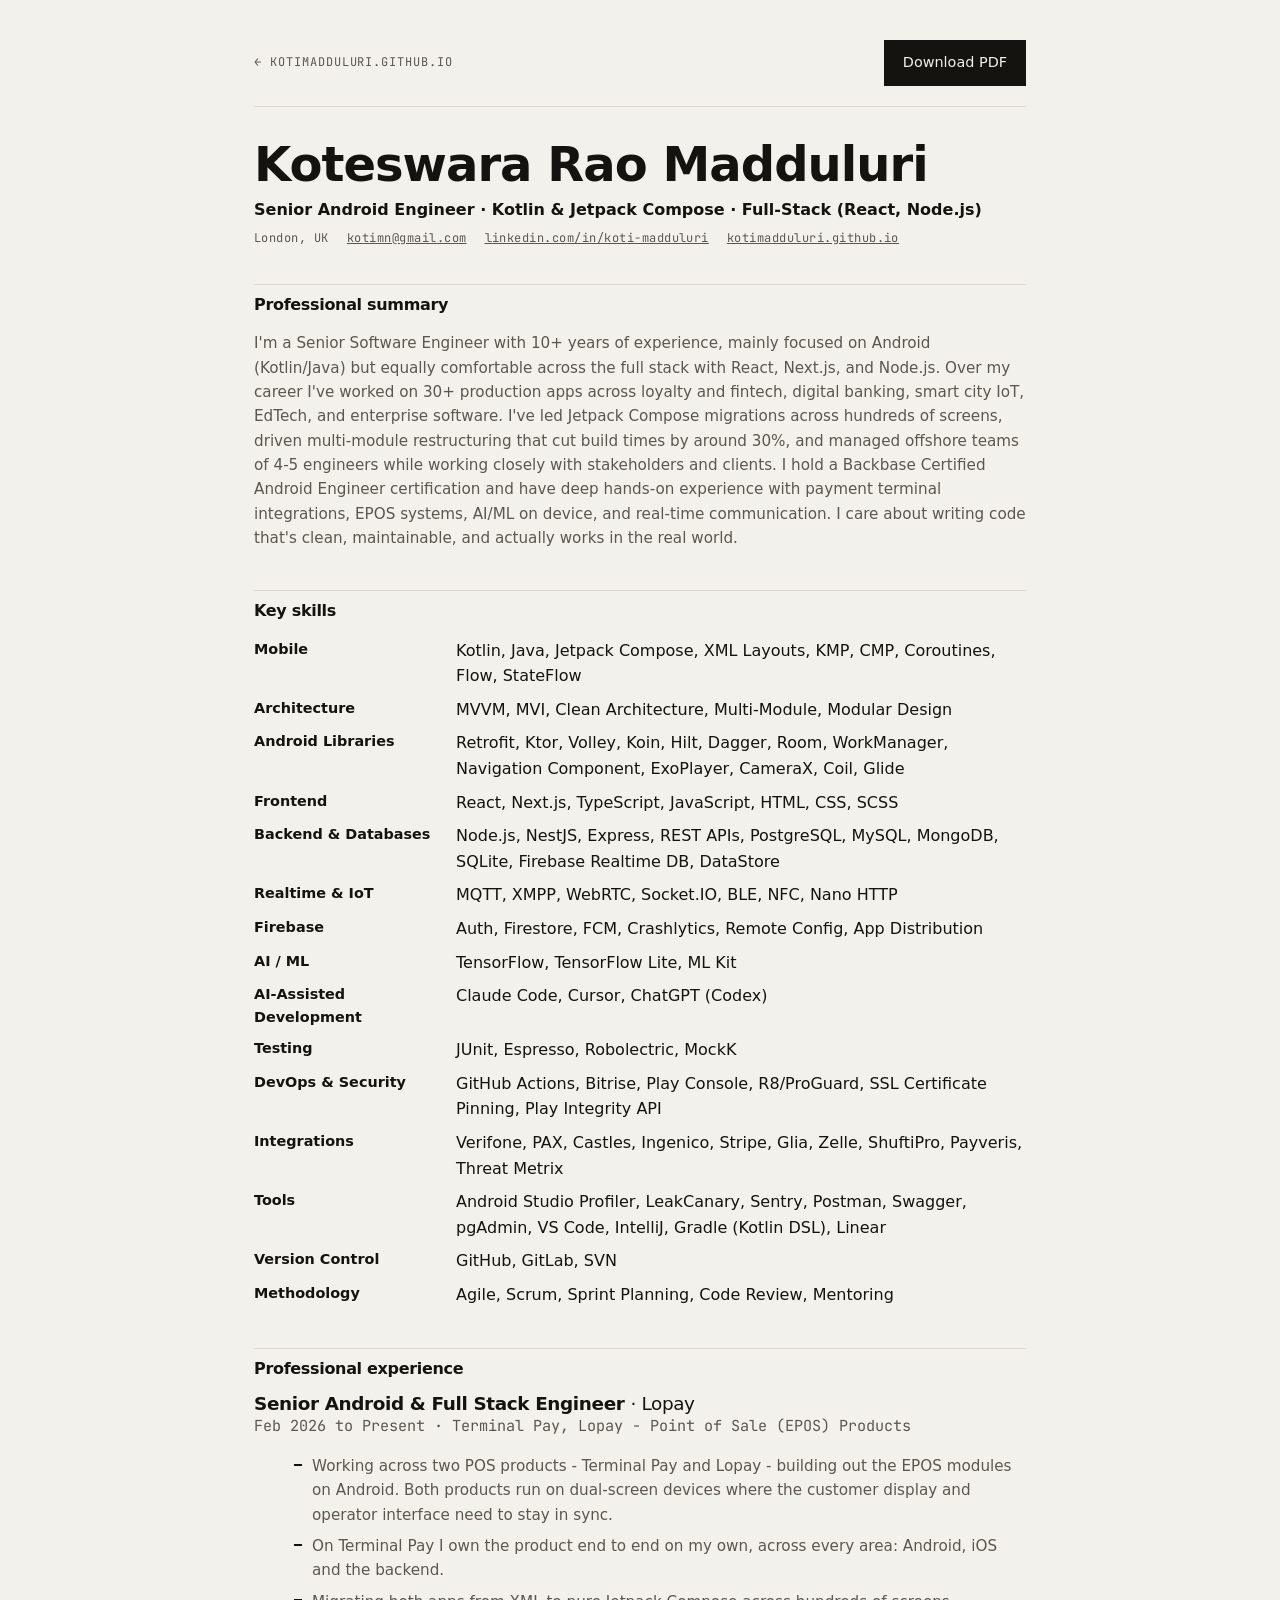
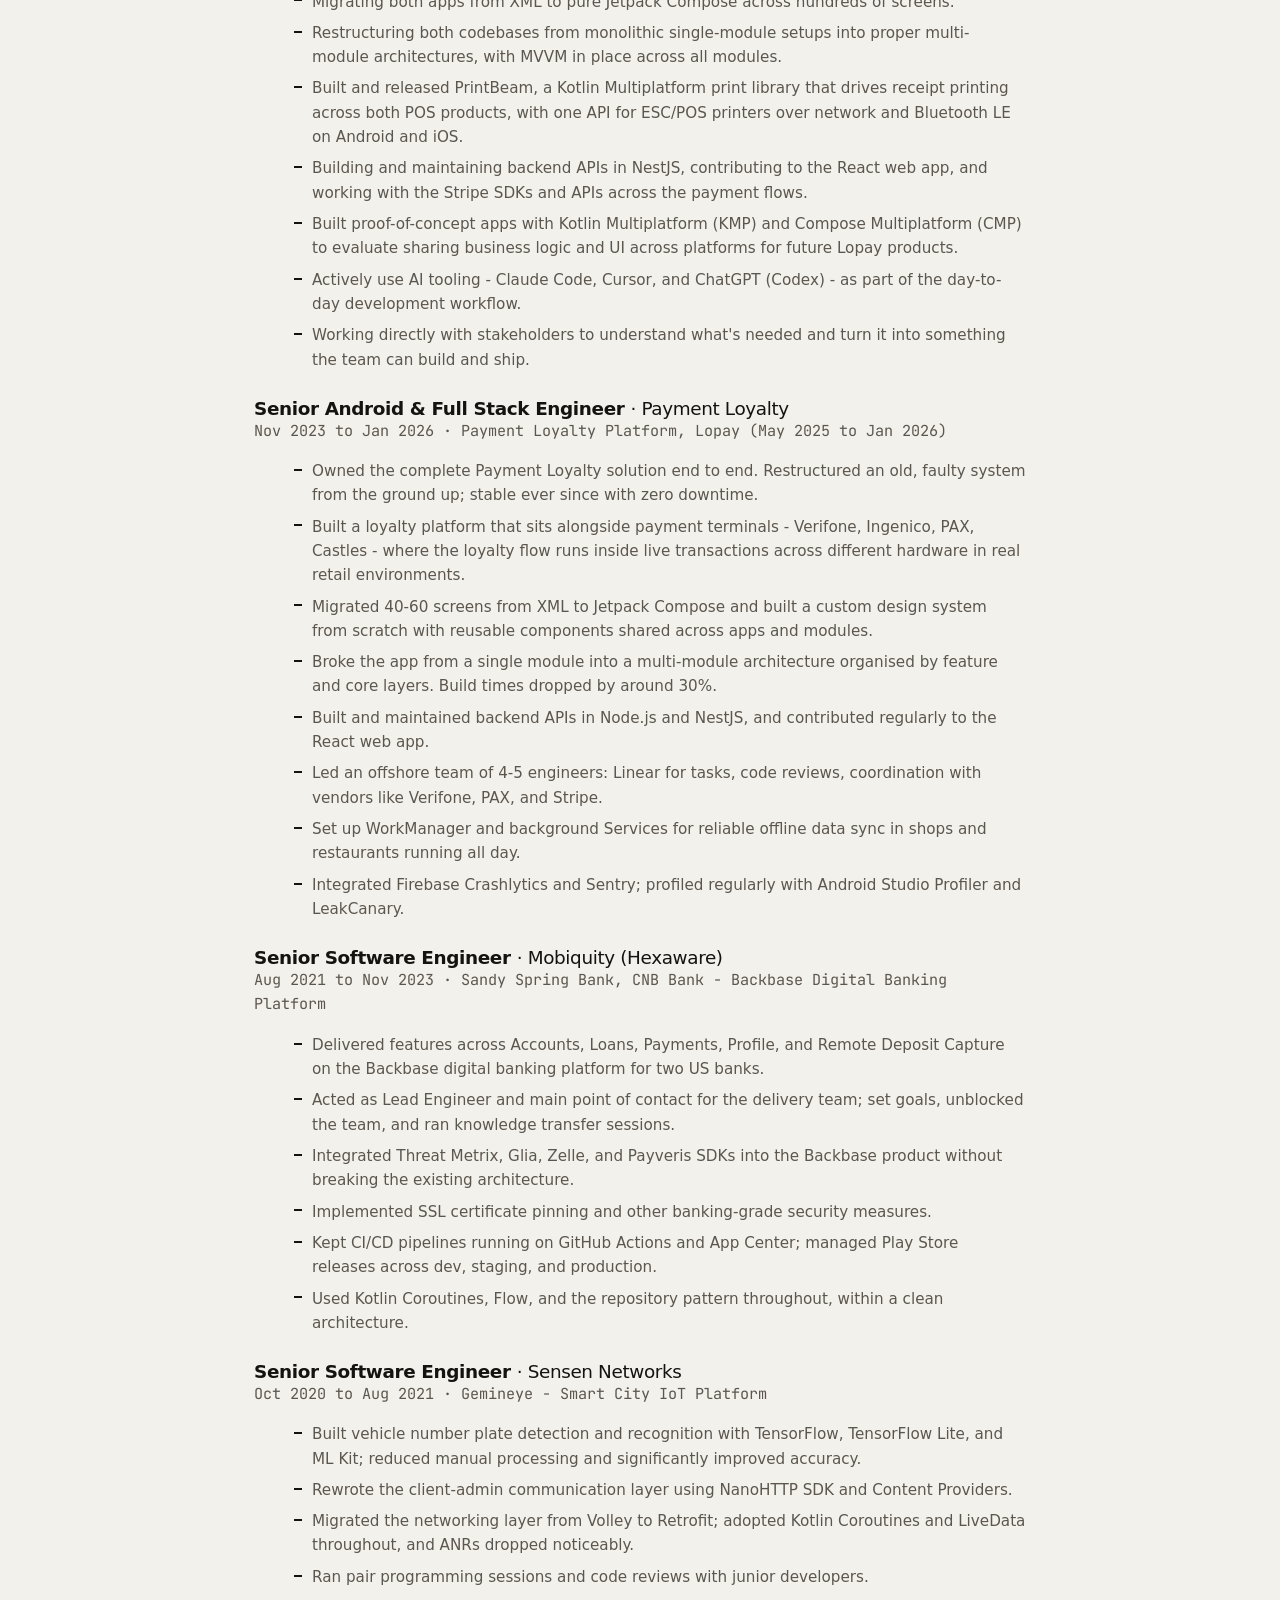
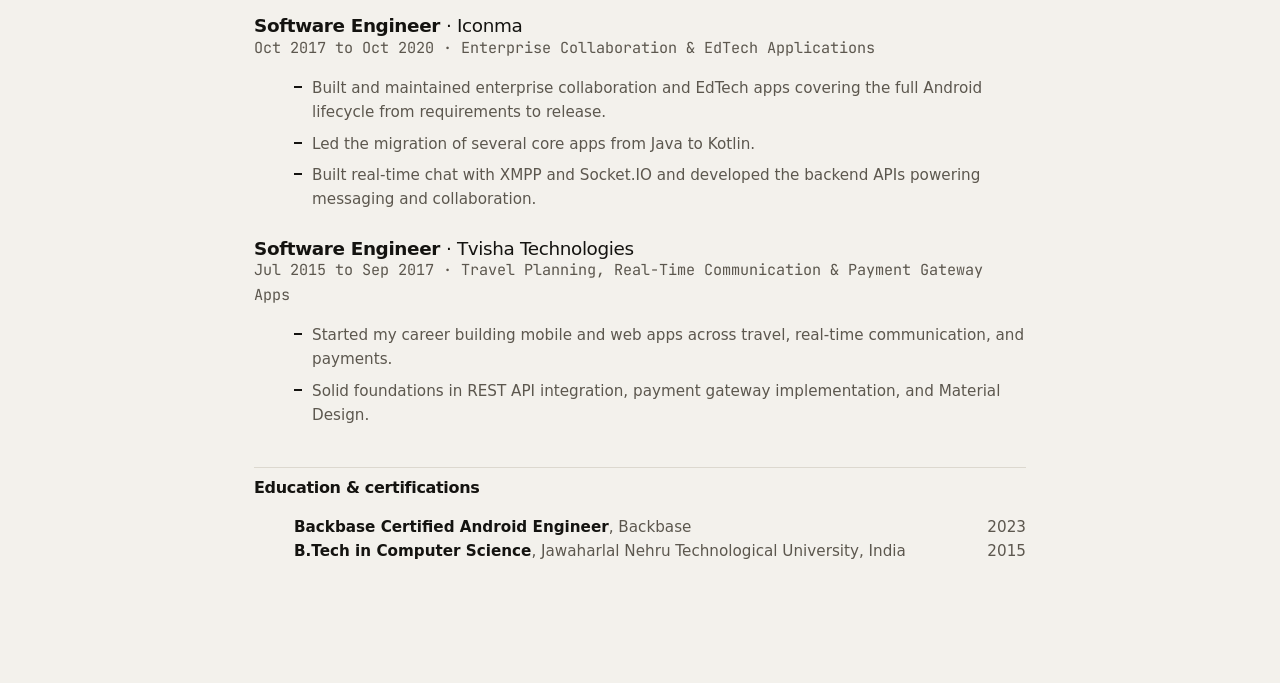
==== commit b17187b9: "Fix round: CV matches the site, wider pull quote, receipt edge, even earlier-work cards, header scro" ====
--- a/cv/index.html
+++ b/cv/index.html
@@ -43,23 +43,21 @@
       border-bottom: 1px solid var(--hairline);
     }
     .cv-bar a:not(.btn) { min-width: 0; overflow-wrap: anywhere; color: var(--muted); text-decoration: none; font-family: var(--mono); font-size: 0.75rem; letter-spacing: 0.08em; text-transform: uppercase; }
-    .cv-bar a:not(.btn):hover { color: var(--signal); }
+    .cv-bar a:not(.btn):hover, .cv-bar a:not(.btn):focus-visible { color: var(--signal); }
     .cv-bar .btn { font-size: 0.9rem; padding: 10px 18px; white-space: nowrap; flex: none; }
     .cv-head h1 { font-family: var(--display); font-size: clamp(2rem, 6vw, 3rem); font-weight: 800; line-height: 1.05; margin-bottom: 8px; }
-    .cv-role { color: var(--signal); font-weight: 600; margin-bottom: 6px; }
+    .cv-role { color: var(--ink); font-weight: 600; margin-bottom: 6px; }
     .cv-contact { font-family: var(--mono); font-size: 0.75rem; letter-spacing: 0.04em; color: var(--muted); display: flex; flex-wrap: wrap; gap: 6px 18px; margin-bottom: 36px; }
     .cv-contact a { color: var(--muted); }
-    .cv-contact a:hover { color: var(--signal); }
+    .cv-contact a:hover, .cv-contact a:focus-visible { color: var(--signal); }
     .cv-section { margin-bottom: 40px; }
     .cv-section > h2 {
-      font-family: var(--mono);
-      font-size: 0.72rem;
-      font-weight: 700;
-      letter-spacing: 0.14em;
-      text-transform: uppercase;
-      color: var(--signal);
-      border-top: 2px solid var(--rule);
-      padding-top: 10px;
+      font-family: var(--sans);
+      font-size: 1rem;
+      font-weight: 600;
+      color: var(--ink);
+      border-top: 1px solid var(--hairline);
+      padding-top: 12px;
       margin-bottom: 18px;
     }
     .cv-section p, .cv-section li { color: var(--muted); font-size: 0.95rem; }
@@ -69,11 +67,11 @@
     .cv-skills dd { margin: 0; }
     .cv-job { margin-bottom: 28px; }
     .cv-job h3 { font-family: var(--display); font-size: 1.15rem; font-weight: 800; }
-    .cv-job h3 span { color: var(--signal); font-style: italic; }
-    .cv-job-meta { font-family: var(--mono); font-size: 0.72rem; letter-spacing: 0.05em; color: var(--muted); margin-bottom: 10px; }
+    .cv-job h3 span { color: var(--ink); font-weight: 500; }
+    .cv-job-meta { font-family: var(--mono); font-size: 0.85rem; color: var(--muted); margin-bottom: 10px; }
     .cv-job ul { list-style: none; display: grid; gap: 7px; }
     .cv-job li { padding-left: 18px; position: relative; }
-    .cv-job li::before { content: ""; position: absolute; left: 0; top: 0.65em; width: 8px; height: 2px; background: var(--signal); }
+    .cv-job li::before { content: ""; position: absolute; left: 0; top: 0.65em; width: 8px; height: 2px; background: var(--ink); }
     .cv-edu li { padding-left: 0; display: flex; justify-content: space-between; gap: 16px; }
     .cv-edu li::before { display: none; }
     .cv-edu strong { color: var(--ink); }
--- a/css/style.css
+++ b/css/style.css
@@ -3,7 +3,7 @@
    Art direction: TILL ROLL. Warm paper and charcoal grounds, ink type,
    hairline rules, product hardware on tonal stages, a printed receipt as
    the signature. Achromatic by rule - the product screenshots are the
-   only colour on the page. A single signal orange is reserved for live
+   only colour on the page. A single carbon-ink blue signal is reserved for live
    status and focus, nothing else.
    Cabinet Grotesk (display, mixed case) + General Sans (body) +
    JetBrains Mono (real data only: dates, versions, stacks, the receipt).
@@ -23,8 +23,8 @@
   /* 3:1 against every ground: WCAG 1.4.11 for interactive control borders */
   --border-ui: #6e6961;
   --rule: #eeece8;
-  --signal: #ff6b2c;
-  --signal-quiet: rgba(255, 107, 44, 0.14);
+  --signal: #8fa3ff;
+  --signal-quiet: rgba(143, 163, 255, 0.14);
   --fill: #eeece8;
   --on-fill: #0e0d0c;
   /* receipt paper stays paper in both themes */
@@ -50,16 +50,15 @@
 [data-theme="light"] {
   --bg: #f3f1ec;
   --surface: #fbfaf7;
-  /* #ebe8e1 left the signal orange at 4.40:1; this keeps it at 4.5 */
-  --surface-2: #eeebe4;
+  --surface-2: #ebe8e1;
   --ink: #141310;
   --muted: #5c574e;
   --hairline: #dcd8cf;
   --hairline-strong: #bfb9ad;
   --border-ui: #8a8478;
   --rule: #141310;
-  --signal: #c23a0c;
-  --signal-quiet: rgba(194, 58, 12, 0.10);
+  --signal: #2b47c9;
+  --signal-quiet: rgba(43, 71, 201, 0.10);
   --fill: #141310;
   --on-fill: #f3f1ec;
   --contact-shadow: rgba(60, 48, 30, 0.28);
@@ -490,7 +489,7 @@
 .integrations-list {
   display: flex;
   flex-wrap: wrap;
-  gap: 6px 0;
+  gap: 6px 32px;
   list-style: none;
   margin: 0;
   padding: 0;
@@ -502,14 +501,6 @@
   letter-spacing: -0.01em;
   color: var(--muted);
   white-space: nowrap;
-}
-.integrations-list li:not(:last-child)::after {
-  content: "";
-  display: inline-block;
-  width: 1px;
-  height: 0.8em;
-  background: var(--hairline-strong);
-  margin: 0 18px;
 }
 
 /* ---------- sections ---------- */
@@ -759,15 +750,12 @@
 .proj-card .proj-app-ic { width: 36px; height: 36px; }
 .proj-card-media {
   margin: 0;
-  height: 200px;
+  aspect-ratio: 4 / 3;
   background: var(--surface-2);
-  display: grid;
-  place-items: center;
   overflow: hidden;
   padding: 18px;
 }
-.proj-card-media img { height: 164px; width: auto; }
-.proj-card-media img.shot-plate { width: 100%; height: auto; max-height: 164px; object-fit: contain; }
+.proj-card-media img { display: block; width: 100%; height: 100%; object-fit: contain; }
 .proj-year { font-family: var(--mono); font-size: 0.78rem; }
 .proj-card-outcome { font-size: 0.92rem; line-height: 1.55; }
 .proj-card .proj-links { margin-top: auto; }
@@ -792,6 +780,11 @@
   height: 6px;
   background: conic-gradient(from -45deg at 50% 100%, var(--paper) 90deg, transparent 0) 0 100% / 12px 6px repeat-x;
 }
+/* light ground: a 1px edge that follows the torn teeth too (an outline would cut across them) */
+[data-theme="light"] .receipt {
+  filter: drop-shadow(1px 0 0 var(--hairline-strong)) drop-shadow(-1px 0 0 var(--hairline-strong))
+    drop-shadow(0 1px 0 var(--hairline-strong)) drop-shadow(0 -1px 0 var(--hairline-strong));
+}
 .receipt::before { top: -6px; }
 .receipt::after { bottom: -6px; transform: scaleY(-1); }
 .receipt-row { display: flex; justify-content: space-between; gap: 12px; }
@@ -804,7 +797,6 @@
 
 .pull-quote {
   margin: 0 0 clamp(40px, 5vw, 64px);
-  max-width: 38ch;
 }
 .pull-quote::before {
   content: "";
@@ -817,8 +809,9 @@
 .pull-quote p {
   font-family: var(--display);
   font-weight: 700;
-  font-size: clamp(1.5rem, 2.8vw, 2.1rem);
-  line-height: 1.18;
+  font-size: clamp(2rem, 3.2vw, 3rem);
+  line-height: 1.12;
+  max-width: 24ch;
   letter-spacing: -0.025em;
   text-wrap: balance;
 }
@@ -1359,7 +1352,7 @@
   /* print on white in either theme */
   :root, [data-theme] {
     --bg: #ffffff; --surface: #ffffff; --surface-2: #ffffff;
-    --ink: #141310; --muted: #5c574e; --hairline: #dcd8cf; --rule: #141310; --signal: #c23a0c;
+    --ink: #141310; --muted: #5c574e; --hairline: #dcd8cf; --rule: #141310; --signal: #2b47c9;
   }
   .site-header, .scroll-progress, .cmdk, .contact-form, .nav-toggle { display: none; }
   body { background: #fff; color: #000; }
